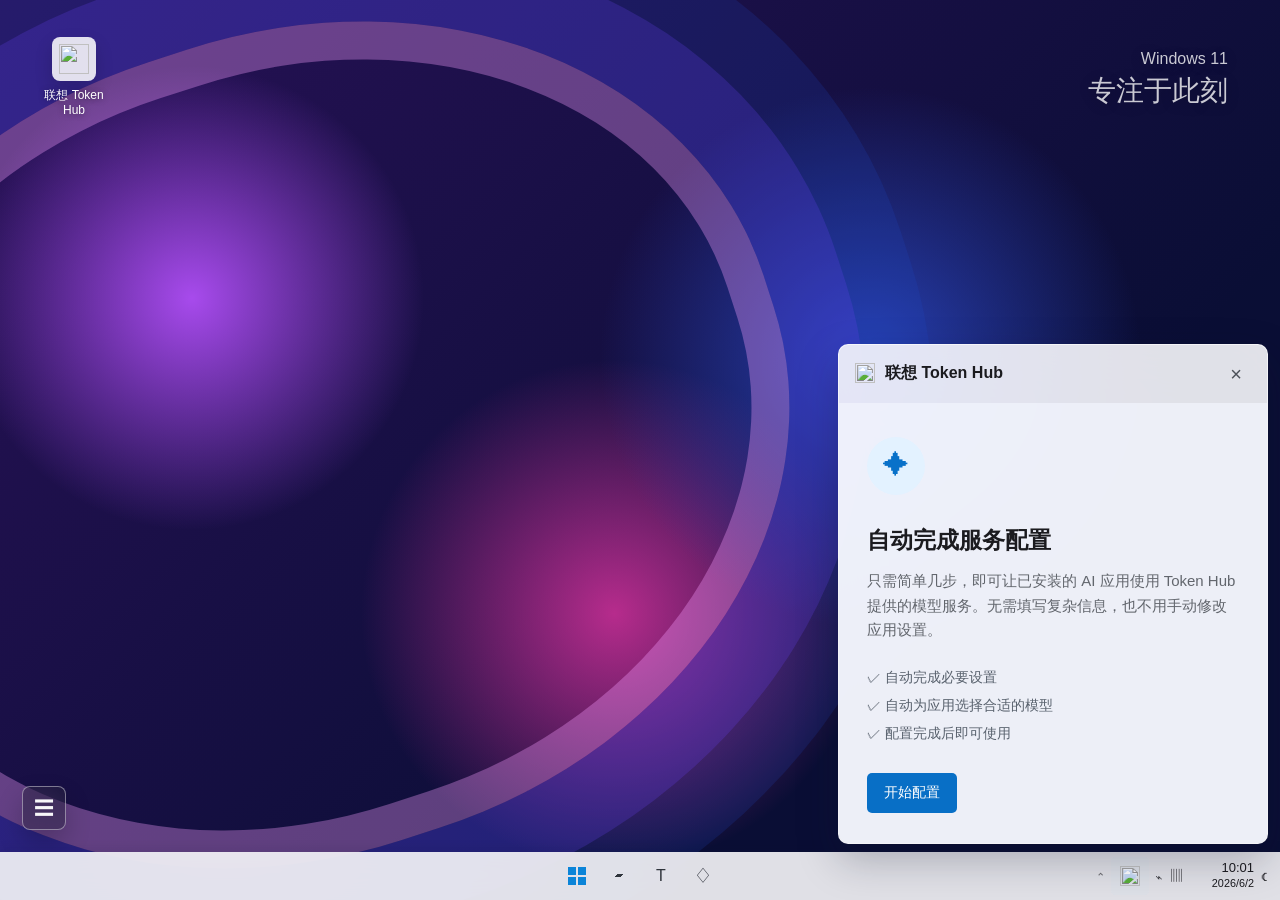
==== token-hub-demo/index.html @ f851461d "Remove external config prototype flow" ====
<!doctype html>
<html lang="zh-CN">
  <head>
    <meta charset="UTF-8" />
    <meta name="viewport" content="width=device-width, initial-scale=1.0" />
    <title>联想 Token Hub · 托盘版原型</title>
    <link rel="stylesheet" href="./styles.css?v=smart-direct-20260604" />
  </head>
  <body>
    <main class="desktop" aria-label="Windows 11 桌面">
      <div class="desktop-copy">
        <span>Windows 11</span>
        <strong>专注于此刻</strong>
      </div>
      <button class="desktop-app-icon" id="desktop-app-icon" aria-label="打开联想 Token Hub">
        <span>
          <img src="https://pr1-greenteacdn.lenovo.com.cn/config/202605/1780061482103_svgviewer-output%205.png" alt="" />
        </span>
        <strong>联想 Token Hub</strong>
      </button>
      <div class="desktop-demo-controls">
        <button class="demo-menu-trigger" data-demo-menu="true" aria-label="选择演示场景" aria-expanded="false">
          <span class="hamburger" aria-hidden="true">☰</span>
          <strong id="demo-current-label" hidden>正常使用 - 智能匹配关</strong>
        </button>
        <div class="demo-control-buttons" id="demo-menu" hidden>
          <button data-demo-state="login-required">首次使用 - 未登录</button>
          <button data-demo-state="smart-off">正常使用 - 智能匹配关</button>
          <button data-demo-state="smart-on">正常使用 - 智能匹配开</button>
          <button data-demo-state="unconfigured">待选择模型 - 多应用未配置</button>
          <button data-demo-state="low-balance">额度不足 - 引导充值</button>
          <button data-demo-state="auto-discovery">通知 - 智能匹配开，发现新应用</button>
          <button data-demo-state="manual-discovery">通知 - 智能匹配关，发现新应用</button>
        </div>
      </div>
    </main>

    <section class="tray-panel open" id="tray-panel" aria-label="联想 Token Hub">
      <div class="panel-page active" data-panel-page="home">
        <header class="panel-header">
          <div class="app-menu-wrap">
            <div class="app-brand app-menu-button locked" data-app-menu="true" role="button" tabindex="0" aria-expanded="false" aria-controls="app-menu">
              <img src="https://pr1-greenteacdn.lenovo.com.cn/config/202605/1780061482103_svgviewer-output%205.png" alt="" />
              <h1>联想 Token Hub</h1>
              <span class="menu-chevron" aria-hidden="true"></span>
            </div>
            <nav class="app-menu" id="app-menu" hidden aria-label="联想 Token Hub 菜单">
              <button data-web-link="dashboard"><span class="menu-item-main"><i>▥</i>数据看板</span><span>↗</span></button>
              <button data-web-link="logs"><span class="menu-item-main"><i>≋</i>使用日志</span><span>↗</span></button>
              <button data-web-link="keys"><span class="menu-item-main"><i>⚿</i>密钥管理</span><span>↗</span></button>
              <button data-web-link="marketplace"><span class="menu-item-main"><i>◇</i>模型广场</span><span>↗</span></button>
            </nav>
          </div>
          <div class="panel-actions">
            <button class="icon-button settings-button" data-settings="true" aria-label="设置" title="设置">⚙</button>
            <button class="icon-button" data-close-panel="true" aria-label="关闭">×</button>
          </div>
        </header>

        <section class="onboarding-card" id="onboarding-card"></section>

        <div class="ready-content" id="ready-content">
          <section class="smart-mode">
            <div class="smart-mode-main">
              <div class="smart-mode-copy">
                <span class="feature-icon compact">✦</span>
                <div>
                  <strong>智能模型匹配</strong>
                  <p>使用 Token Hub 提供的推荐模型</p>
                </div>
              </div>
              <button class="toggle" data-smart-toggle="true" aria-label="智能模型匹配"></button>
            </div>
            <div class="smart-inline-confirm" id="smart-confirm" hidden>
              <p>开启后，已检测应用将使用 Token Hub 推荐模型。</p>
              <div>
                <button data-cancel-smart-confirm="true">取消</button>
                <button class="primary" data-confirm-smart-match="true">开启</button>
              </div>
            </div>
          </section>

          <section class="section-block">
            <div class="section-heading">
              <h2>应用列表</h2>
              <button class="icon-button refresh" data-refresh-apps="true" aria-label="重新检测应用" title="重新检测应用">↻</button>
            </div>
            <div class="tool-list" id="tool-list"></div>
          </section>

          <section class="account-list" id="account-bar"></section>
        </div>
      </div>

      <div class="panel-page" data-panel-page="models">
        <header class="detail-header">
          <button class="back-button" data-back-home="true" aria-label="返回">←</button>
          <div>
            <h1 id="detail-tool-name"></h1>
            <p>选择此应用使用的模型</p>
          </div>
          <button class="icon-button" data-close-panel="true" aria-label="关闭">×</button>
        </header>
        <div class="detail-accent"></div>
        <section class="model-list" id="model-list"></section>
      </div>

      <div class="panel-page" data-panel-page="settings">
        <header class="detail-header">
          <button class="back-button" data-back-home="true" aria-label="返回">←</button>
          <div>
            <h1>设置</h1>
          </div>
          <button class="icon-button" data-close-panel="true" aria-label="关闭">×</button>
        </header>
        <div class="detail-accent"></div>
        <section class="settings-list">
          <div class="setting-row"><div><strong>开机自启</strong><small>登录 Windows 后自动运行</small></div><button class="toggle active" aria-label="开机自启"></button></div>
          <div class="setting-row"><div><strong>系统通知</strong><small>发现新应用和切换异常时提醒</small></div><button class="toggle active" aria-label="系统通知"></button></div>
          <div class="setting-row"><div><strong>自动检测新应用</strong><small>安装应用后自动加入列表</small></div><button class="toggle active" aria-label="自动检测新应用"></button></div>
        </section>
      </div>
      <div class="refresh-toast" id="refresh-toast" aria-live="polite"></div>
    </section>

    <aside class="desktop-notification" id="tool-notification" aria-live="polite"></aside>

    <section class="auth-window" id="auth-window" hidden aria-label="联想账号登录">
      <header class="auth-titlebar">
        <div>
          <img src="https://pr1-greenteacdn.lenovo.com.cn/config/202605/1780061482103_svgviewer-output%205.png" alt="" />
          <strong>联想账号登录</strong>
        </div>
        <button class="window-close" data-close-auth="true" aria-label="关闭">×</button>
      </header>
      <main class="auth-webview">
        <div class="auth-brand">
          <img src="https://pr1-greenteacdn.lenovo.com.cn/config/202605/1780061482103_svgviewer-output%205.png" alt="" />
          <strong>联想账号</strong>
        </div>
        <section class="auth-card">
          <h2>登录联想账号</h2>
          <p>登录后继续使用联想 Token Hub</p>
          <label>手机号</label>
          <input value="15*******88" aria-label="手机号" />
          <label>验证码</label>
          <div class="auth-code">
            <input value="2688" aria-label="验证码" />
            <button>获取验证码</button>
          </div>
          <button class="auth-submit" data-complete-login="true">登录并授权</button>
          <small>登录即表示您同意联想账号服务协议与隐私政策</small>
        </section>
      </main>
    </section>

    <section class="auth-window recharge-window" id="recharge-window" hidden aria-label="充值">
      <header class="auth-titlebar">
        <div>
          <img src="https://pr1-greenteacdn.lenovo.com.cn/config/202605/1780061482103_svgviewer-output%205.png" alt="" />
          <strong>充值</strong>
        </div>
        <button class="window-close" data-close-recharge="true" aria-label="关闭">×</button>
      </header>
      <main class="recharge-webview" id="recharge-content"></main>
    </section>

    <footer class="taskbar" aria-label="Windows 任务栏">
      <div class="taskbar-center">
        <button class="windows-start" aria-label="开始"><span></span><span></span><span></span><span></span></button>
        <button class="taskbar-app" aria-label="文件资源管理器">▰</button>
        <button class="taskbar-app" aria-label="Microsoft Teams">T</button>
        <button class="taskbar-app" aria-label="Windows 安全中心">♢</button>
      </div>
      <div class="system-tray">
        <span>⌃</span>
        <button class="tray-app-button active" id="tray-app-button" aria-label="联想 Token Hub 托盘菜单">
          <img src="https://pr1-greenteacdn.lenovo.com.cn/config/202605/1780061482103_svgviewer-output%205.png" alt="" />
        </button>
        <span>⌁</span>
        <span>▥</span>
        <time>10:01<br /><small>2026/6/2</small></time>
        <span>☾</span>
      </div>
    </footer>

    <div class="tray-context-menu" id="tray-context-menu" hidden role="menu" aria-label="联想 Token Hub 托盘菜单">
      <button data-exit-app="true" role="menuitem">退出应用</button>
    </div>

    <script src="./app.js?v=smart-direct-20260604"></script>
  </body>
</html>
---- token-hub-demo/styles.css ----
:root {
  --blue: #086fc6;
  --blue-soft: #e7f3ff;
  --text: #1b1b1f;
  --muted: #62666d;
  --line: rgba(120, 124, 132, 0.2);
  --glass: rgba(249, 249, 252, 0.9);
  --shadow: 0 16px 40px rgba(15, 23, 42, 0.26);
}

* { box-sizing: border-box; }
body {
  min-height: 100vh;
  margin: 0;
  overflow-x: hidden;
  overflow-y: auto;
  color: var(--text);
  background: #120b2d;
  font-family: "Segoe UI", "Microsoft YaHei", sans-serif;
}
button { border: 0; cursor: pointer; font: inherit; }
.desktop {
  position: fixed;
  inset: 0 0 48px;
  background:
    radial-gradient(circle at 15% 35%, rgba(173, 77, 243, .96), transparent 19%),
    radial-gradient(circle at 68% 42%, rgba(40, 65, 182, .98), transparent 27%),
    radial-gradient(circle at 48% 72%, rgba(229, 52, 163, .78), transparent 28%),
    linear-gradient(135deg, #281157, #0a0e35 72%);
}
.desktop::after {
  content: "";
  position: absolute;
  width: 72vw;
  height: 58vw;
  left: -16vw;
  top: 4vh;
  border: 38px solid rgba(247, 159, 255, .34);
  border-radius: 48%;
  transform: rotate(-18deg);
  box-shadow: 0 0 0 76px rgba(102, 65, 238, .24), 0 0 0 144px rgba(30, 75, 200, .18);
}
.desktop-copy {
  position: absolute;
  right: 52px;
  top: 50px;
  z-index: 1;
  display: grid;
  justify-items: end;
  color: rgba(255,255,255,.78);
  text-shadow: 0 2px 14px rgba(0,0,0,.22);
}
.desktop-copy span { font-size: 16px; }
.desktop-copy strong { margin-top: 4px; font-size: 28px; font-weight: 500; }
.desktop-app-icon {
  position: absolute;
  left: 28px;
  top: 28px;
  z-index: 2;
  width: 92px;
  display: grid;
  justify-items: center;
  gap: 7px;
  padding: 9px 6px;
  border-radius: 6px;
  color: white;
  background: transparent;
  text-shadow: 0 1px 6px rgba(0,0,0,.42);
}
.desktop-app-icon:hover { background: rgba(255,255,255,.14); }
.desktop-app-icon span {
  width: 44px;
  height: 44px;
  display: grid;
  place-items: center;
  border-radius: 8px;
  background: rgba(255,255,255,.86);
  box-shadow: 0 8px 18px rgba(0,0,0,.16);
}
.desktop-app-icon img { width: 30px; height: 30px; object-fit: contain; }
.desktop-app-icon strong { max-width: 84px; font-size: 12px; font-weight: 500; line-height: 1.25; text-align: center; }
.desktop-demo-controls {
  position: absolute;
  left: 22px;
  bottom: 22px;
  z-index: 16;
  display: grid;
  gap: 8px;
  width: auto;
  padding: 0;
  color: rgba(255,255,255,.92);
  background: transparent;
}
.demo-menu-trigger {
  width: 44px;
  height: 44px;
  display: inline-flex;
  align-items: center;
  justify-content: center;
  padding: 0;
  border: 1px solid rgba(255,255,255,.42);
  border-radius: 8px;
  color: white;
  background: rgba(22, 28, 38, .34);
  box-shadow: 0 12px 26px rgba(0,0,0,.2);
  backdrop-filter: blur(20px);
}
.demo-menu-trigger:hover,
.demo-menu-trigger.active {
  background: rgba(22, 28, 38, .48);
}
.demo-menu-trigger.active { display: none; }
.demo-menu-trigger .hamburger {
  width: 20px;
  color: rgba(255,255,255,.96);
  font-size: 20px;
  line-height: 1;
}
.demo-control-buttons {
  display: grid;
  gap: 8px;
  width: 330px;
  padding: 8px;
  border: 1px solid rgba(255,255,255,.38);
  border-radius: 10px;
  background: rgba(22, 28, 38, .42);
  box-shadow: 0 16px 34px rgba(0,0,0,.24);
  backdrop-filter: blur(24px);
}
.demo-control-buttons[hidden] { display: none; }
.demo-control-buttons button {
  min-height: 38px;
  padding: 0 12px;
  border: 1px solid transparent;
  border-radius: 7px;
  color: white;
  background: rgba(255,255,255,.1);
  font-size: 14px;
  font-weight: 500;
  text-align: left;
}
.demo-control-buttons button:hover { background: rgba(255,255,255,.26); }
.demo-control-buttons button.active {
  border-color: rgba(255,255,255,.64);
  background: rgba(8, 111, 198, .74);
}

.taskbar {
  height: 48px;
  position: fixed;
  right: 0;
  bottom: 0;
  left: 0;
  z-index: 20;
  display: grid;
  grid-template-columns: 1fr auto 1fr;
  align-items: center;
  background: rgba(248, 248, 251, .9);
  box-shadow: 0 -1px 12px rgba(15, 23, 42, .12);
  backdrop-filter: blur(24px);
}
.taskbar-center { grid-column: 2; display: flex; align-items: center; gap: 4px; }
.windows-start, .taskbar-app, .tray-app-button {
  width: 38px; height: 38px; display: grid; place-items: center;
  border-radius: 4px; color: #2f343c; background: transparent;
}
.tray-app-button[hidden] { display: none; }
.windows-start { grid-template-columns: repeat(2, 8px); grid-template-rows: repeat(2, 8px); place-content: center; gap: 2px; }
.windows-start span { width: 8px; height: 8px; background: #0b84d8; }
.taskbar-app:hover, .tray-app-button:hover, .tray-app-button.active { background: rgba(221, 225, 233, .88); }
.system-tray { grid-column: 3; justify-self: end; display: flex; align-items: center; gap: 7px; height: 100%; padding-right: 12px; font-size: 13px; }
.system-tray time { min-width: 64px; text-align: right; line-height: 1.15; }
.tray-app-button img, .app-brand img, .notification-brand img { width: 20px; height: 20px; object-fit: contain; }
.tray-context-menu {
  width: 132px;
  position: fixed;
  right: 96px;
  bottom: 54px;
  z-index: 80;
  padding: 5px;
  border: 1px solid rgba(176, 181, 190, .44);
  border-radius: 8px;
  background: rgba(252, 252, 254, .97);
  box-shadow: 0 12px 30px rgba(15, 23, 42, .22);
  backdrop-filter: blur(22px);
}
.tray-context-menu[hidden] { display: none; }
.tray-context-menu button {
  width: 100%;
  height: 34px;
  padding: 0 10px;
  border-radius: 5px;
  color: #20242a;
  background: transparent;
  font-size: 12px;
  text-align: left;
}
.tray-context-menu button:hover { background: rgba(226, 230, 237, .82); }

.tray-panel {
  width: min(430px, calc(100vw - 24px));
  max-height: calc(100vh - 72px);
  position: fixed;
  right: 12px;
  bottom: 56px;
  z-index: 30;
  overflow: hidden;
  border: 1px solid rgba(255,255,255,.64);
  border-radius: 10px;
  background: var(--glass);
  box-shadow: var(--shadow);
  opacity: 0;
  pointer-events: none;
  transform: translateY(12px);
  transition: opacity .18s ease, transform .18s ease;
  backdrop-filter: blur(28px) saturate(1.16);
}
.tray-panel.open { opacity: 1; pointer-events: auto; transform: translateY(0); }
.refresh-toast {
  position: absolute;
  top: 54px;
  left: 50%;
  z-index: 90;
  max-width: calc(100% - 36px);
  padding: 8px 13px;
  border-radius: 999px;
  color: white;
  background: rgba(31,35,42,.94);
  box-shadow: 0 8px 20px rgba(0,0,0,.16);
  opacity: 0;
  pointer-events: none;
  transform: translate(-50%, -8px);
  transition: opacity .16s, transform .16s;
  font-size: 12px;
  white-space: nowrap;
}
.refresh-toast.show { opacity: 1; transform: translate(-50%, 0); }
.panel-page { display: none; }
.panel-page.active { display: block; }
.panel-header, .detail-header, .section-heading, .smart-mode-copy, .panel-actions, .notification-brand, .desktop-notification header {
  display: flex; align-items: center;
}
.panel-header, .detail-header { justify-content: space-between; padding: 15px 16px 13px; }
.app-menu-wrap { position: relative; min-width: 0; }
.app-brand { display: flex; align-items: center; gap: 10px; }
.app-menu-wrap, .app-brand, .app-brand h1, .app-brand img { background-color: transparent !important; }
.app-menu-button {
  max-width: 230px;
  min-height: 30px;
  display: inline-flex;
  align-items: center;
  margin: -4px 0 -4px -6px;
  padding: 4px 8px 4px 6px;
  border-radius: 4px;
  border: 0;
  color: var(--text);
  background-color: transparent !important;
  box-shadow: none;
  text-align: left;
  user-select: none;
}
.app-menu-button:hover, .app-menu-button.active { background-color: transparent !important; }
.app-menu-button.locked { cursor: default; }
.app-menu-button:not(.locked) { cursor: pointer; }
.app-menu-button h1 { overflow: hidden; text-overflow: ellipsis; white-space: nowrap; }
.menu-chevron {
  width: 14px;
  height: 18px;
  display: inline-flex;
  align-items: center;
  justify-content: center;
  margin-left: -4px;
  color: #606773;
  font-size: 13px;
  line-height: 1;
  transform: translateY(1px);
  transition: transform .16s ease;
}
.app-menu-button.active .menu-chevron { transform: translateY(1px) rotate(180deg); }
.app-menu-button.locked .menu-chevron { display: none; }
.app-menu {
  width: 178px;
  position: absolute;
  top: 37px;
  left: 0;
  z-index: 60;
  overflow: hidden;
  padding: 5px;
  border: 1px solid rgba(176, 181, 190, .42);
  border-radius: 8px;
  background: rgba(252, 252, 254, .96);
  box-shadow: 0 10px 30px rgba(15, 23, 42, .18);
  backdrop-filter: blur(22px) saturate(1.08);
}
.app-menu[hidden] { display: none; }
.app-menu button {
  width: 100%;
  height: 34px;
  display: flex;
  align-items: center;
  justify-content: space-between;
  padding: 0 9px;
  border-radius: 5px;
  color: #20242a;
  background: transparent;
  font-size: 12px;
  text-align: left;
}
.app-menu button:hover { background: rgba(226, 230, 237, .82); }
.app-menu button span { color: #717782; font-size: 12px; }
.app-menu .menu-item-main {
  display: inline-flex;
  align-items: center;
  gap: 9px;
  color: #20242a;
}
.app-menu .menu-item-main i {
  width: 18px;
  display: inline-grid;
  place-items: center;
  color: #176fc4;
  font-size: 14px;
  font-style: normal;
}
h1, h2, p { margin: 0; }
h1 { font-size: 16px; font-weight: 600; }
.detail-header p { margin-top: 3px; color: var(--muted); font-size: 12px; }
.icon-button, .back-button { width: 30px; height: 30px; border-radius: 4px; color: #4c5159; background: transparent; font-size: 20px; }
.icon-button:hover, .back-button:hover { background: rgba(220, 223, 229, .8); }
.panel-actions { gap: 2px; }
.settings-button { font-size: 17px; }
.smart-mode {
  position: relative;
  display: grid;
  gap: 0;
  min-height: 76px; margin: 0; padding: 10px 16px;
  border-top: 1px solid rgba(120, 124, 132, .12); border-bottom: 1px solid rgba(120, 124, 132, .16); background: rgba(242, 244, 252, .76);
}
.smart-mode-main { display: flex; align-items: center; justify-content: space-between; gap: 14px; }
.smart-mode-copy { gap: 11px; }
.feature-icon { color: #e09b00; font-size: 22px; }
.feature-icon.compact { width: 42px; height: 42px; display: grid; flex: 0 0 auto; place-items: center; border-radius: 50%; color: #0871c9; background: #e3f2ff; font-size: 20px; }
.smart-mode strong { font-size: 14px; }
.smart-mode p { margin-top: 3px; color: var(--muted); font-size: 12px; }
.smart-inline-confirm {
  position: absolute;
  top: 58px;
  right: 16px;
  left: 69px;
  z-index: 25;
  display: grid;
  grid-template-columns: 1fr auto;
  align-items: center;
  gap: 10px;
  margin: 0;
  padding: 9px 10px;
  border: 1px solid rgba(170, 177, 188, .42);
  border-radius: 8px;
  background: rgba(255, 255, 255, .96);
  box-shadow: 0 10px 28px rgba(15, 23, 42, .16);
  backdrop-filter: blur(18px);
}
.smart-inline-confirm[hidden] { display: none; }
.smart-inline-confirm p { margin: 0; color: #555d67; line-height: 1.45; }
.smart-inline-confirm div { display: flex; align-items: center; gap: 6px; }
.smart-inline-confirm button {
  height: 28px;
  padding: 0 10px;
  border-radius: 999px;
  color: #303640;
  background: rgba(239, 242, 247, .9);
  font-size: 12px;
}
.smart-inline-confirm button:hover { background: rgba(226, 230, 237, .96); }
.smart-inline-confirm .primary { color: white; background: #050505; }
.smart-inline-confirm .primary:hover { background: #1b1f26; }
.toggle { width: 42px; height: 22px; position: relative; border-radius: 999px; background: #aeb4bc; transition: background .16s; }
.toggle::after { content: ""; width: 16px; height: 16px; position: absolute; top: 3px; left: 3px; border-radius: 50%; background: white; transition: transform .16s; }
.toggle.active { background: var(--blue); }
.toggle.active::after { transform: translateX(20px); }
.section-block { padding: 3px 10px 6px; }
.section-heading { justify-content: space-between; padding: 7px 4px; }
.section-heading h2 { font-size: 14px; }
.refresh { font-size: 18px; }
.refresh.spinning { animation: spin .65s linear; }
@keyframes spin { to { transform: rotate(360deg); } }
.tool-list { overflow: auto; max-height: 276px; }
.tool-row, .model-row {
  width: 100%; display: flex; align-items: center; gap: 11px; min-height: 56px;
  padding: 8px 9px; border-radius: 5px; color: var(--text); background: transparent; text-align: left;
}
.tool-row:hover, .model-row:hover { background: rgba(225, 228, 234, .76); }
.tool-mark {
  width: 34px; height: 34px; flex: 0 0 auto; display: grid; place-items: center;
  border-radius: 7px; color: #315faa; background: #e9f1ff; font-size: 11px; font-weight: 700;
}
.tool-copy, .model-copy { min-width: 0; flex: 1; display: grid; gap: 3px; }
.tool-copy strong, .model-copy strong { overflow: hidden; font-size: 14px; text-overflow: ellipsis; white-space: nowrap; }
.tool-copy small, .model-copy small { overflow: hidden; color: var(--muted); font-size: 12px; text-overflow: ellipsis; white-space: nowrap; }
.tool-copy em { margin-left: 7px; padding: 2px 5px; border-radius: 999px; font-size: 10px; font-style: normal; font-weight: 500; }
.tool-copy em span { margin-right: 3px; font-size: 9px; line-height: 1; }
.tool-copy em.new { color: #08783d; background: #dff7e9; }
.chevron { color: #51565e; font-size: 23px; }
.account-list { padding: 5px 10px; border-top: 1px solid var(--line); }
.account-row { display: flex; align-items: center; gap: 7px; min-height: 46px; padding: 4px 8px; border-radius: 4px; }
.account-row:hover { background: rgba(225, 228, 234, .76); }
.account-copy { min-width: 0; flex: 1; display: grid; gap: 2px; }
.account-copy strong { display: inline-flex; align-items: center; gap: 6px; font-size: 12px; }
.account-copy small { color: var(--muted); font-size: 11px; }
.account-status {
  padding: 1px 5px;
  border-radius: 999px;
  font-size: 10px;
  font-style: normal;
  font-weight: 500;
}
.account-status.low { color: #8a5700; background: #fff0c2; }
.account-status.empty { color: #b42318; background: #ffe4e1; }
.account-avatar { width: 30px; height: 30px; display: grid; flex: 0 0 auto; place-items: center; border-radius: 50%; color: white; background: #5676df; font-size: 12px; font-weight: 700; }
.account-action { height: 28px; padding: 0 9px; border-radius: 4px; color: #5d646d; background: rgba(255,255,255,.56); font-size: 11px; }
.account-action:hover { background: rgba(225, 228, 234, .84); }
.account-action.secondary { color: #5d646d; background: rgba(255,255,255,.62); }
.account-recharge { opacity: 1; pointer-events: auto; }
.account-more-wrap { position: relative; }
.account-more {
  width: 22px;
  height: 28px;
  border-radius: 3px;
  color: #6a7078;
  background: transparent;
  font-size: 18px;
  line-height: 1;
}
.account-more:hover, .account-more.active { color: #2f343c; background: transparent; }
.account-menu {
  width: 126px;
  position: absolute;
  right: 0;
  bottom: 34px;
  z-index: 70;
  overflow: hidden;
  padding: 5px;
  border: 1px solid rgba(176, 181, 190, .42);
  border-radius: 8px;
  background: rgba(252, 252, 254, .97);
  box-shadow: 0 10px 30px rgba(15, 23, 42, .18);
  backdrop-filter: blur(22px);
}
.account-menu[hidden] { display: none; }
.account-menu button {
  width: 100%;
  height: 34px;
  padding: 0 9px;
  border-radius: 5px;
  color: #20242a;
  background: transparent;
  font-size: 12px;
  text-align: left;
}
.account-menu button:hover { background: rgba(226, 230, 237, .82); }
.account-menu .danger { color: #d92c2c; }
.detail-header { justify-content: flex-start; gap: 9px; }
.detail-header .icon-button { margin-left: auto; }
.detail-accent { width: 112px; height: 3px; background: var(--blue); }
.model-list { min-height: 310px; padding: 8px 10px; }
.model-row { min-height: 96px; border-bottom: 1px solid var(--line); border-radius: 0; }
.model-row.preview { opacity: .72; }
.model-row:disabled { cursor: default; }
.model-row:disabled:hover { background: transparent; }
.radio { width: 18px; height: 18px; display: grid; place-items: center; border: 1px solid #717780; border-radius: 50%; }
.model-row.selected .radio { border-color: var(--blue); }
.model-row.selected .radio i { width: 10px; height: 10px; border-radius: 50%; background: var(--blue); }
.model-row:disabled .radio { border-color: #b3b8bf; background: rgba(217, 220, 225, .5); }
.model-row:disabled.selected .radio i { background: #a6acb4; }
.model-row em { color: var(--blue); font-size: 12px; font-style: normal; }
.model-tags { display: flex; flex-wrap: wrap; gap: 4px; }
.model-tags i { padding: 1px 5px; border-radius: 999px; color: #a56500; background: #fff1d6; font-size: 10px; font-style: normal; }
.model-tags i:first-child { color: #c02735; background: #ffe4e7; }
.model-prices { display: flex; flex-wrap: wrap; gap: 5px 9px; margin-top: 4px; color: #626a75; font-size: 10px; }
.model-prices b { font-weight: 500; }
.model-prices i { color: #9298a1; font-style: normal; }
.settings-list { min-height: 310px; padding: 8px 10px; }
.setting-row { display: flex; align-items: center; justify-content: space-between; gap: 14px; min-height: 66px; padding: 9px; border-bottom: 1px solid var(--line); }
.setting-row div { min-width: 0; display: grid; gap: 4px; }
.setting-row strong { font-size: 14px; }
.setting-row small { color: var(--muted); font-size: 12px; }
.ready-content[hidden] { display: none; }
.onboarding-card { min-height: 410px; display: flex; flex-direction: column; align-items: flex-start; margin: 0; padding: 34px 28px 30px; background: rgba(242, 244, 252, .74); transition: box-shadow .18s, transform .18s; }
.onboarding-card[hidden] { display: none; }
.onboarding-card.attention { box-shadow: 0 0 0 3px rgba(8, 111, 198, .18); transform: translateY(-1px); }
.onboarding-copy { margin-top: 30px; }
.onboarding-copy h2 { font-size: 23px; }
.onboarding-copy p { margin-top: 13px; color: var(--muted); font-size: 15px; line-height: 1.65; }
.onboarding-notes { display: grid; gap: 10px; margin-top: 26px; color: #58616d; font-size: 14px; }
.setup-icon { width: 46px; height: 46px; display: grid; place-items: center; border-radius: 50%; color: #0871c9; background: #e3f2ff; font-size: 22px; }
.onboarding-card .setup-icon { width: 58px; height: 58px; flex: 0 0 auto; font-size: 26px; }
.setup-icon.progress { animation: spin 1.2s linear infinite; }
.onboarding-actions { display: flex; flex-wrap: wrap; gap: 8px; margin-top: 30px; }
.setup-primary { min-height: 40px; margin-top: 30px; padding: 0 17px; border-radius: 5px; color: white; background: var(--blue); font-size: 14px; }
.onboarding-actions .setup-primary { margin-top: 0; }
.setup-secondary { min-height: 40px; padding: 0 15px; border: 1px solid rgba(120, 124, 132, .26); border-radius: 5px; color: #4f5863; background: rgba(255,255,255,.62); font-size: 14px; }
.progress-track { width: 100%; height: 5px; margin-top: 24px; overflow: hidden; border-radius: 999px; background: rgba(8, 111, 198, .14); }
.progress-track i { width: 64%; height: 100%; display: block; border-radius: inherit; background: var(--blue); animation: progress 1.2s ease-in-out infinite alternate; }
@keyframes progress { from { transform: translateX(-35%); } to { transform: translateX(55%); } }
.desktop-notification {
  width: 350px; position: fixed; right: 12px; bottom: 58px; z-index: 35;
  padding: 13px; border: 1px solid rgba(255,255,255,.66); border-radius: 9px; background: var(--glass);
  box-shadow: var(--shadow); opacity: 0; pointer-events: none; transform: translateY(10px);
  transition: opacity .18s, transform .18s; backdrop-filter: blur(24px);
}
.desktop-notification.show { opacity: 1; pointer-events: auto; transform: translateY(0); }
.desktop-notification.clickable { cursor: pointer; }
.desktop-notification header { justify-content: space-between; }
.notification-brand { gap: 7px; color: var(--muted); font-size: 11px; }
.desktop-notification header button { width: 26px; height: 26px; color: #5e646d; background: transparent; font-size: 18px; }
.notification-content { display: flex; gap: 10px; padding: 15px 0; }
.notification-content strong { font-size: 14px; }
.notification-content p { margin-top: 5px; color: var(--muted); font-size: 12px; line-height: 1.5; }
.notification-result { display: flex; flex-wrap: wrap; gap: 6px; margin-top: 10px; }
.notification-result span { padding: 3px 7px; border-radius: 999px; color: #176fc4; background: #e8f3ff; font-size: 11px; }
.notification-actions { display: flex; justify-content: flex-end; gap: 7px; }
.notification-actions button { height: 31px; padding: 0 13px; border-radius: 4px; color: #535a64; background: rgba(255,255,255,.7); font-size: 12px; }
.notification-actions .primary { color: white; background: var(--blue); }
.auth-window {
  width: min(720px, calc(100vw - 48px)); height: min(560px, calc(100vh - 96px));
  position: fixed; top: 50%; left: 50%; z-index: 40; overflow: hidden;
  border: 1px solid rgba(255,255,255,.7); border-radius: 9px; background: #f7f8fb;
  box-shadow: 0 24px 70px rgba(8, 14, 34, .34); transform: translate(-50%, -50%);
}
.auth-window[hidden] { display: none; }
.auth-titlebar, .auth-titlebar div, .auth-brand, .auth-code { display: flex; align-items: center; }
.auth-titlebar { height: 40px; justify-content: space-between; padding-left: 12px; background: rgba(242,244,248,.92); }
.auth-titlebar div:first-child { gap: 8px; }
.auth-titlebar img, .auth-brand img { width: 19px; height: 19px; object-fit: contain; }
.auth-titlebar strong { font-size: 12px; font-weight: 500; }
.window-close { width: 46px; height: 40px; color: #3f4650; background: transparent; font-size: 16px; }
.window-close:hover { color: white; background: #c42b1c; }
.auth-webview { height: calc(100% - 40px); padding: 19px 28px; background: #fff; }
.auth-brand { gap: 8px; font-size: 14px; }
.auth-card { width: 330px; margin: 28px auto 0; padding: 22px; border: 1px solid rgba(120,124,132,.18); border-radius: 8px; background: white; box-shadow: 0 10px 24px rgba(15,23,42,.08); }
.auth-card h2 { font-size: 21px; }
.auth-card p { margin-top: 7px; color: var(--muted); font-size: 12px; }
.auth-card label { display: block; margin-top: 17px; color: #4b5560; font-size: 12px; }
.auth-card input { width: 100%; height: 36px; margin-top: 6px; padding: 0 10px; border: 1px solid #d7dbe1; border-radius: 4px; background: #fff; font: inherit; font-size: 13px; }
.auth-code { gap: 7px; }
.auth-code input { min-width: 0; flex: 1; }
.auth-code button { height: 36px; margin-top: 6px; padding: 0 9px; border-radius: 4px; color: #17649d; background: #edf6ff; font-size: 12px; }
.auth-submit { width: 100%; height: 38px; margin-top: 20px; border-radius: 4px; color: white; background: var(--blue); font-size: 13px; }
.auth-card small { display: block; margin-top: 12px; color: #8a919b; font-size: 10px; line-height: 1.5; text-align: center; }
.recharge-window { width: min(760px, calc(100vw - 48px)); height: min(560px, calc(100vh - 96px)); }
.recharge-webview { height: calc(100% - 40px); overflow: auto; padding: 22px 26px; background: #fff; }
.recharge-head { display: flex; align-items: center; justify-content: space-between; gap: 18px; padding-bottom: 18px; border-bottom: 1px solid #e4e7eb; }
.recharge-title { display: flex; align-items: center; gap: 12px; }
.recharge-title i { width: 42px; height: 42px; display: grid; place-items: center; border-radius: 50%; color: #176fc4; background: #eef6ff; font-style: normal; font-size: 20px; }
.recharge-title h2 { font-size: 22px; }
.recharge-title p { margin-top: 4px; color: var(--muted); font-size: 13px; }
.recharge-section { margin-top: 20px; }
.recharge-section > strong { display: block; margin-bottom: 10px; color: #5b626c; font-size: 13px; }
.amount-grid { display: grid; grid-template-columns: repeat(3, 1fr); gap: 10px; }
.amount-card { min-height: 68px; padding: 13px 14px; border: 1px solid #e0e4ea; border-radius: 8px; color: #15181d; background: #f6f7fa; font-size: 19px; font-weight: 700; text-align: left; }
.amount-card:hover, .amount-card.active { border-color: #176fc4; background: #eef6ff; }
.recharge-input-row { display: grid; grid-template-columns: 1fr 150px; gap: 10px; align-items: center; }
.recharge-input-row input, .recharge-total { height: 38px; padding: 0 12px; border: 1px solid #dfe3e8; border-radius: 8px; background: #fff; font: inherit; font-size: 13px; }
.recharge-total { display: flex; align-items: center; justify-content: space-between; color: #6b7280; }
.payment-method { width: min(330px, 100%); height: 38px; display: flex; align-items: center; gap: 9px; padding: 0 13px; border: 1px solid #dfe3e8; border-radius: 8px; background: #f7f8fb; font-weight: 600; text-align: left; }
.pay-icon { color: #ef1f1f; }
.recharge-footer { display: flex; justify-content: flex-end; gap: 8px; margin-top: 22px; padding-top: 16px; border-top: 1px solid #e8ebef; }
.recharge-footer button { height: 34px; padding: 0 14px; border-radius: 999px; background: #f5f6f8; font-size: 13px; }
.recharge-footer .primary { color: white; background: #050505; }
.confirm-list { display: grid; gap: 20px; margin-top: 26px; font-size: 16px; }
.confirm-list div { display: flex; align-items: center; justify-content: space-between; color: #5d646d; }
.confirm-list strong { color: #101216; font-size: 22px; }
.pay-tabs { display: grid; grid-template-columns: 1fr 1fr; gap: 6px; margin-top: 16px; padding: 4px; border-radius: 999px; background: #f0f1f3; }
.pay-tabs button { height: 34px; border-radius: 999px; color: #555d67; background: transparent; font-weight: 600; }
.pay-tabs button.active { color: #111; background: white; box-shadow: inset 0 0 0 2px rgba(60,64,70,.28); }
.qr-box { min-height: 276px; display: grid; place-items: center; margin-top: 16px; border: 1px solid #e1e5eb; border-radius: 14px; }
.fake-qr { width: 184px; height: 184px; border: 12px solid white; border-radius: 10px; background: repeating-linear-gradient(45deg, #000 0 8px, #fff 8px 16px), repeating-linear-gradient(-45deg, rgba(0,0,0,.82) 0 6px, transparent 6px 14px); background-blend-mode: multiply; box-shadow: 0 8px 20px rgba(15,23,42,.12); }
.qr-copy { display: grid; justify-items: center; gap: 7px; margin-top: 13px; color: #62666d; font-size: 13px; }
.payment-detail { display: grid; gap: 18px; width: 100%; padding: 24px; }
.payment-detail div { display: flex; align-items: center; justify-content: space-between; color: #62666d; font-size: 15px; }
.payment-detail strong { color: #111; font-size: 18px; }
.payment-detail .red { color: #d91e2b; }
@media (max-height: 720px) {
  .tool-list { max-height: 224px; }
  .model-list { min-height: 270px; }
}
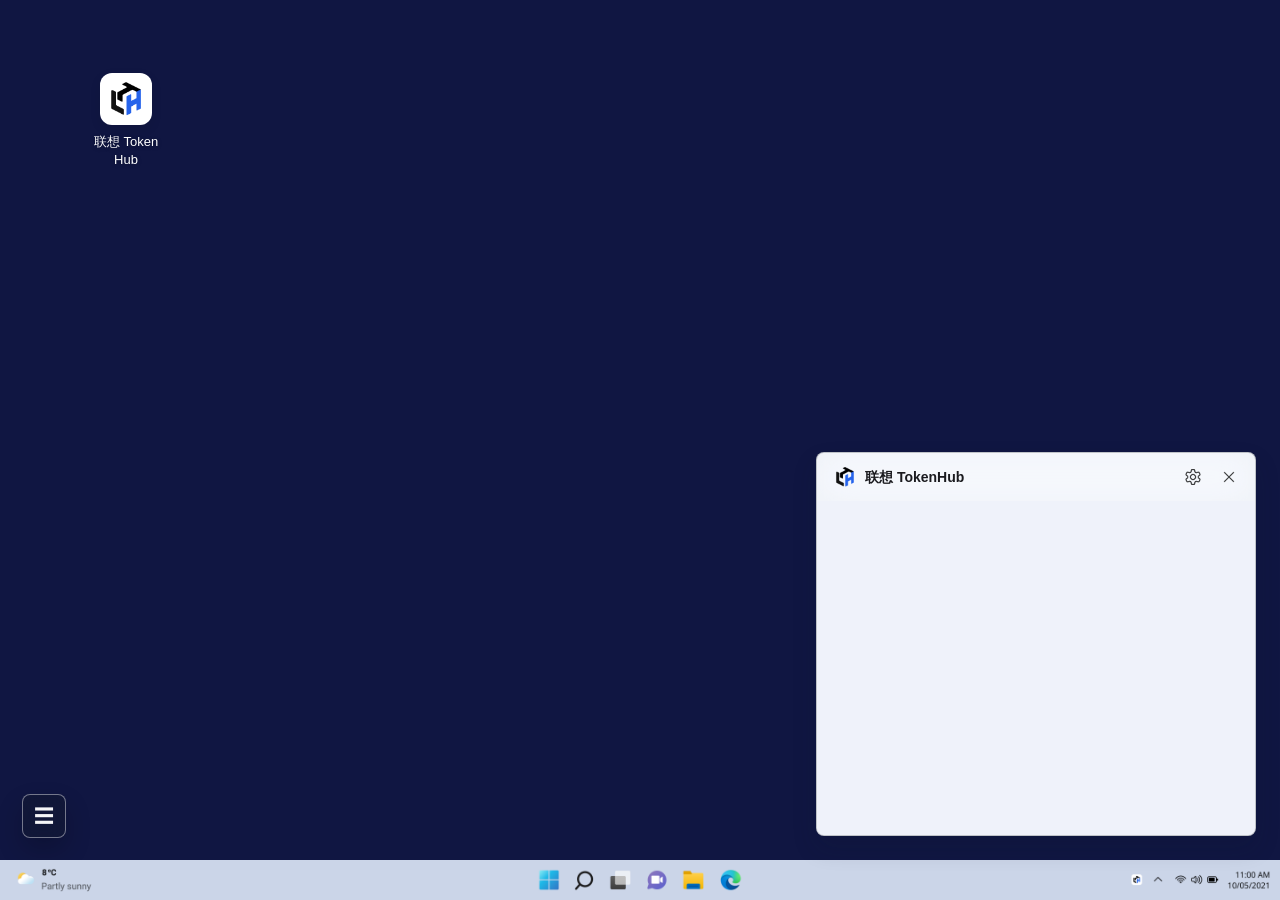
==== commit 8ad5475c: "Make model list scroll consistently with home page - Add overflow-x: hidden to prevent horizontal bl" ====
--- a/token-hub-demo/index.html
+++ b/token-hub-demo/index.html
@@ -3,10 +3,42 @@
   <head>
     <meta charset="UTF-8" />
     <meta name="viewport" content="width=device-width, initial-scale=1.0" />
-    <title>联想 Token Hub · 托盘版原型</title>
-    <link rel="stylesheet" href="./styles.css?v=smart-direct-20260604" />
+    <title>联想 Token Hub · Windows 设计交付 Demo</title>
+    <link rel="stylesheet" href="./styles.css?v=figma-delivery-20260605o" />
   </head>
   <body>
+    <svg class="icon-sprite" aria-hidden="true">
+      <symbol id="icon-apps" viewBox="0 0 20 20">
+        <path d="M4.5 4.5h5v5h-5zM10.5 4.5h5v5h-5zM4.5 10.5h5v5h-5zM10.5 10.5h5v5h-5z" />
+      </symbol>
+      <symbol id="icon-arrow-left" viewBox="0 0 20 20">
+        <path d="M8.8 4.4 3.7 9.5a.7.7 0 0 0 0 1l5.1 5.1 1-1-3.9-3.9h10.4V9.3H5.9l3.9-3.9z" />
+      </symbol>
+      <symbol id="icon-chevron-down" viewBox="0 0 20 20">
+        <path d="M5.2 7.5 10 12.3l4.8-4.8 1 1L10.5 14a.7.7 0 0 1-1 0L4.2 8.5z" />
+      </symbol>
+      <symbol id="icon-chevron-right" viewBox="0 0 20 20">
+        <path d="m7.4 4.2 5.3 5.3a.7.7 0 0 1 0 1l-5.3 5.3-1-1 4.8-4.8-4.8-4.8z" />
+      </symbol>
+      <symbol id="icon-close" viewBox="0 0 20 20">
+        <path d="m5.3 4.3 4.7 4.7 4.7-4.7 1 1-4.7 4.7 4.7 4.7-1 1-4.7-4.7-4.7 4.7-1-1 4.7-4.7-4.7-4.7z" />
+      </symbol>
+      <symbol id="icon-external" viewBox="0 0 20 20">
+        <path d="M6 4.5h3v1.4H6.2c-.7 0-1.2.5-1.2 1.2v6.7c0 .7.5 1.2 1.2 1.2h6.7c.7 0 1.2-.5 1.2-1.2V11h1.4v3c0 1.3-1.1 2.4-2.4 2.4H6A2.4 2.4 0 0 1 3.6 14V7A2.4 2.4 0 0 1 6 4.5Zm5.2 0h4.3v4.3h-1.4V6.9l-5.2 5.2-1-1 5.2-5.2h-1.9z" />
+      </symbol>
+      <symbol id="icon-refresh" viewBox="0 0 20 20">
+        <path d="M15.6 5.5V2.9h1.4v5h-5V6.5h2.7A5.6 5.6 0 0 0 4.5 9.7H3.1a7 7 0 0 1 12.5-4.2Zm-11.2 9v2.6H3v-5h5v1.4H5.3a5.6 5.6 0 0 0 10.2-3.2h1.4a7 7 0 0 1-12.5 4.2Z" />
+      </symbol>
+      <symbol id="icon-settings" viewBox="0 0 20 20">
+        <path d="M10 6.8a3.2 3.2 0 1 0 0 6.4 3.2 3.2 0 0 0 0-6.4Zm0 1.4a1.8 1.8 0 1 1 0 3.6 1.8 1.8 0 0 1 0-3.6Zm6.4 1.4-.9-.3a5.8 5.8 0 0 0-.6-1.4l.4-.9-1.3-1.3-.9.4c-.4-.2-.9-.4-1.4-.6l-.3-.9H8.6l-.3.9c-.5.1-1 .3-1.4.6l-.9-.4L4.7 7l.4.9c-.2.4-.4.9-.6 1.4l-.9.3v1.8l.9.3c.1.5.3 1 .6 1.4l-.4.9L6 15.3l.9-.4c.4.2.9.4 1.4.6l.3.9h2.8l.3-.9c.5-.1 1-.3 1.4-.6l.9.4 1.3-1.3-.4-.9c.2-.4.4-.9.6-1.4l.9-.3V9.6Z" />
+      </symbol>
+      <symbol id="icon-spark" viewBox="0 0 20 20">
+        <path d="M10.7 2.5 12 7.8l4.9 2.2-4.9 2.2-1.3 5.3-2.2-4.9-5.4-2.6 5.4-2.6z" />
+      </symbol>
+      <symbol id="icon-wallet" viewBox="0 0 20 20">
+        <path d="M4.2 5.2h11.1c1 0 1.8.8 1.8 1.8v6.8c0 1-.8 1.8-1.8 1.8H4.2c-1 0-1.8-.8-1.8-1.8V7c0-1 .8-1.8 1.8-1.8Zm0 1.4a.4.4 0 0 0-.4.4v6.8c0 .2.2.4.4.4h11.1c.2 0 .4-.2.4-.4v-2.2h-4.1A2.6 2.6 0 0 1 9 9c0-1.4 1.2-2.6 2.6-2.6h4.1V7a.4.4 0 0 0-.4-.4Zm11.5 2.8V8h-4.1a1.2 1.2 0 0 0 0 2.4h4.1Z" />
+      </symbol>
+    </svg>
     <main class="desktop" aria-label="Windows 11 桌面">
       <div class="desktop-copy">
         <span>Windows 11</span>
@@ -14,17 +46,18 @@
       </div>
       <button class="desktop-app-icon" id="desktop-app-icon" aria-label="打开联想 Token Hub">
         <span>
-          <img src="https://pr1-greenteacdn.lenovo.com.cn/config/202605/1780061482103_svgviewer-output%205.png" alt="" />
+          <img src="./assets/3x/desktop-token-hub-icon@3x.png" alt="" />
         </span>
         <strong>联想 Token Hub</strong>
       </button>
       <div class="desktop-demo-controls">
         <button class="demo-menu-trigger" data-demo-menu="true" aria-label="选择演示场景" aria-expanded="false">
-          <span class="hamburger" aria-hidden="true">☰</span>
+          <span class="hamburger" aria-hidden="true">&#9776;</span>
           <strong id="demo-current-label" hidden>正常使用 - 智能匹配关</strong>
         </button>
         <div class="demo-control-buttons" id="demo-menu" hidden>
           <button data-demo-state="login-required">首次使用 - 未登录</button>
+          <button data-demo-state="configuring">首次使用 - 配置中</button>
           <button data-demo-state="smart-off">正常使用 - 智能匹配关</button>
           <button data-demo-state="smart-on">正常使用 - 智能匹配开</button>
           <button data-demo-state="unconfigured">待选择模型 - 多应用未配置</button>
@@ -37,42 +70,41 @@
 
     <section class="tray-panel open" id="tray-panel" aria-label="联想 Token Hub">
       <div class="panel-page active" data-panel-page="home">
-        <header class="panel-header">
-          <div class="app-menu-wrap">
-            <div class="app-brand app-menu-button locked" data-app-menu="true" role="button" tabindex="0" aria-expanded="false" aria-controls="app-menu">
-              <img src="https://pr1-greenteacdn.lenovo.com.cn/config/202605/1780061482103_svgviewer-output%205.png" alt="" />
-              <h1>联想 Token Hub</h1>
-              <span class="menu-chevron" aria-hidden="true"></span>
-            </div>
-            <nav class="app-menu" id="app-menu" hidden aria-label="联想 Token Hub 菜单">
-              <button data-web-link="dashboard"><span class="menu-item-main"><i>▥</i>数据看板</span><span>↗</span></button>
-              <button data-web-link="logs"><span class="menu-item-main"><i>≋</i>使用日志</span><span>↗</span></button>
-              <button data-web-link="keys"><span class="menu-item-main"><i>⚿</i>密钥管理</span><span>↗</span></button>
-              <button data-web-link="marketplace"><span class="menu-item-main"><i>◇</i>模型广场</span><span>↗</span></button>
-            </nav>
-          </div>
-          <div class="panel-actions">
-            <button class="icon-button settings-button" data-settings="true" aria-label="设置" title="设置">⚙</button>
-            <button class="icon-button" data-close-panel="true" aria-label="关闭">×</button>
-          </div>
+        <!-- Title Bar 组件 -->
+        <header class="panel-titlebar">
+          <div class="titlebar-left">
+            <img src="./assets/3x/panel-logo@3x.png" class="titlebar-logo" alt="" />
+            <span class="titlebar-title">联想 TokenHub</span>
+            <button class="titlebar-dropdown" data-app-menu="true" aria-label="应用菜单" aria-expanded="false"><svg class="ui-icon" aria-hidden="true"><use href="#icon-chevron-down" /></svg></button>
+          </div>
+          <div class="titlebar-right">
+            <button class="titlebar-btn" data-settings="true" aria-label="设置"><img src="./assets/3x/panel-settings@3x.png" alt="" /></button>
+            <button class="titlebar-btn titlebar-close" data-close-panel="true" aria-label="关闭"><img src="./assets/3x/panel-close@3x.png" alt="" /></button>
+          </div>
+          <nav class="app-menu" id="app-menu" hidden aria-label="联想 Token Hub 菜单">
+            <button data-web-link="dashboard">数据看板</button>
+            <button data-web-link="logs">使用日志</button>
+            <button data-web-link="keys">密钥管理</button>
+            <button data-web-link="marketplace">模型广场</button>
+          </nav>
         </header>
 
         <section class="onboarding-card" id="onboarding-card"></section>
 
+        <!-- App List 组件 -->
         <div class="ready-content" id="ready-content">
           <section class="smart-mode">
             <div class="smart-mode-main">
               <div class="smart-mode-copy">
-                <span class="feature-icon compact">✦</span>
                 <div>
                   <strong>智能模型匹配</strong>
-                  <p>使用 Token Hub 提供的推荐模型</p>
+                  <p>按应用特性自动选择模型</p>
                 </div>
               </div>
               <button class="toggle" data-smart-toggle="true" aria-label="智能模型匹配"></button>
             </div>
             <div class="smart-inline-confirm" id="smart-confirm" hidden>
-              <p>开启后，已检测应用将使用 Token Hub 推荐模型。</p>
+              <p>开启后，所有应用将改用 Token Hub 推荐模型。</p>
               <div>
                 <button data-cancel-smart-confirm="true">取消</button>
                 <button class="primary" data-confirm-smart-match="true">开启</button>
@@ -80,44 +112,43 @@
             </div>
           </section>
 
-          <section class="section-block">
-            <div class="section-heading">
+          <section class="app-list-section">
+            <div class="app-list-header">
               <h2>应用列表</h2>
-              <button class="icon-button refresh" data-refresh-apps="true" aria-label="重新检测应用" title="重新检测应用">↻</button>
+              <button class="app-list-refresh" data-refresh-apps="true" aria-label="重新检测应用"><img src="./assets/3x/icon-action@3x.svg" alt="" /></button>
             </div>
-            <div class="tool-list" id="tool-list"></div>
+            <div class="app-list" id="tool-list"></div>
           </section>
-
-          <section class="account-list" id="account-bar"></section>
-        </div>
+        </div>
+
+        <section class="account-list" id="account-bar"></section>
       </div>
 
       <div class="panel-page" data-panel-page="models">
-        <header class="detail-header">
-          <button class="back-button" data-back-home="true" aria-label="返回">←</button>
-          <div>
+        <header class="detail-header-v2">
+          <div class="detail-header-left">
+            <button class="detail-back" data-back-home="true" aria-label="返回"><svg class="ui-icon"><use href="#icon-arrow-left" /></svg></button>
             <h1 id="detail-tool-name"></h1>
-            <p>选择此应用使用的模型</p>
-          </div>
-          <button class="icon-button" data-close-panel="true" aria-label="关闭">×</button>
+          </div>
+          <button class="detail-close" data-close-panel="true" aria-label="关闭"><img src="./assets/3x/panel-close@3x.png" alt="" /></button>
         </header>
-        <div class="detail-accent"></div>
-        <section class="model-list" id="model-list"></section>
+        <section class="model-list-v2" id="model-list"></section>
       </div>
 
       <div class="panel-page" data-panel-page="settings">
-        <header class="detail-header">
-          <button class="back-button" data-back-home="true" aria-label="返回">←</button>
-          <div>
+        <header class="detail-header-v2 settings-header">
+          <div class="detail-header-left">
+            <button class="detail-back" data-back-home="true" aria-label="返回"><svg class="ui-icon"><use href="#icon-arrow-left" /></svg></button>
             <h1>设置</h1>
           </div>
-          <button class="icon-button" data-close-panel="true" aria-label="关闭">×</button>
+          <button class="detail-close" data-close-panel="true" aria-label="关闭"><img src="./assets/3x/panel-close@3x.png" alt="" /></button>
         </header>
         <div class="detail-accent"></div>
         <section class="settings-list">
           <div class="setting-row"><div><strong>开机自启</strong><small>登录 Windows 后自动运行</small></div><button class="toggle active" aria-label="开机自启"></button></div>
           <div class="setting-row"><div><strong>系统通知</strong><small>发现新应用和切换异常时提醒</small></div><button class="toggle active" aria-label="系统通知"></button></div>
           <div class="setting-row"><div><strong>自动检测新应用</strong><small>安装应用后自动加入列表</small></div><button class="toggle active" aria-label="自动检测新应用"></button></div>
+          <div class="setting-row"><div><strong>接管前二次确认</strong><small>开启智能匹配前确认是否由 Token Hub 管理应用配置</small></div><button class="toggle active" aria-label="接管前二次确认"></button></div>
         </section>
       </div>
       <div class="refresh-toast" id="refresh-toast" aria-live="polite"></div>
@@ -128,14 +159,14 @@
     <section class="auth-window" id="auth-window" hidden aria-label="联想账号登录">
       <header class="auth-titlebar">
         <div>
-          <img src="https://pr1-greenteacdn.lenovo.com.cn/config/202605/1780061482103_svgviewer-output%205.png" alt="" />
+          <img src="./assets/3x/desktop-token-hub-icon@3x.png" alt="" />
           <strong>联想账号登录</strong>
         </div>
-        <button class="window-close" data-close-auth="true" aria-label="关闭">×</button>
+        <button class="window-close" data-close-auth="true" aria-label="关闭"><svg class="ui-icon"><use href="#icon-close" /></svg></button>
       </header>
       <main class="auth-webview">
         <div class="auth-brand">
-          <img src="https://pr1-greenteacdn.lenovo.com.cn/config/202605/1780061482103_svgviewer-output%205.png" alt="" />
+          <img src="./assets/3x/desktop-token-hub-icon@3x.png" alt="" />
           <strong>联想账号</strong>
         </div>
         <section class="auth-card">
@@ -157,37 +188,20 @@
     <section class="auth-window recharge-window" id="recharge-window" hidden aria-label="充值">
       <header class="auth-titlebar">
         <div>
-          <img src="https://pr1-greenteacdn.lenovo.com.cn/config/202605/1780061482103_svgviewer-output%205.png" alt="" />
+          <img src="./assets/3x/desktop-token-hub-icon@3x.png" alt="" />
           <strong>充值</strong>
         </div>
-        <button class="window-close" data-close-recharge="true" aria-label="关闭">×</button>
+        <button class="window-close" data-close-recharge="true" aria-label="关闭"><svg class="ui-icon"><use href="#icon-close" /></svg></button>
       </header>
       <main class="recharge-webview" id="recharge-content"></main>
     </section>
 
-    <footer class="taskbar" aria-label="Windows 任务栏">
-      <div class="taskbar-center">
-        <button class="windows-start" aria-label="开始"><span></span><span></span><span></span><span></span></button>
-        <button class="taskbar-app" aria-label="文件资源管理器">▰</button>
-        <button class="taskbar-app" aria-label="Microsoft Teams">T</button>
-        <button class="taskbar-app" aria-label="Windows 安全中心">♢</button>
-      </div>
-      <div class="system-tray">
-        <span>⌃</span>
-        <button class="tray-app-button active" id="tray-app-button" aria-label="联想 Token Hub 托盘菜单">
-          <img src="https://pr1-greenteacdn.lenovo.com.cn/config/202605/1780061482103_svgviewer-output%205.png" alt="" />
-        </button>
-        <span>⌁</span>
-        <span>▥</span>
-        <time>10:01<br /><small>2026/6/2</small></time>
-        <span>☾</span>
-      </div>
-    </footer>
+    <footer class="taskbar" aria-label="Windows 任务栏"></footer>
 
     <div class="tray-context-menu" id="tray-context-menu" hidden role="menu" aria-label="联想 Token Hub 托盘菜单">
       <button data-exit-app="true" role="menuitem">退出应用</button>
     </div>
 
-    <script src="./app.js?v=smart-direct-20260604"></script>
+    <script src="./app.js?v=figma-delivery-20260605o"></script>
   </body>
 </html>
--- a/token-hub-demo/styles.css
+++ b/token-hub-demo/styles.css
@@ -1,11 +1,26 @@
 :root {
-  --blue: #086fc6;
-  --blue-soft: #e7f3ff;
-  --text: #1b1b1f;
-  --muted: #62666d;
-  --line: rgba(120, 124, 132, 0.2);
-  --glass: rgba(249, 249, 252, 0.9);
-  --shadow: 0 16px 40px rgba(15, 23, 42, 0.26);
+  --accent: #005fb8;
+  --accent-hover: #004c99;
+  --accent-pressed: #003e7e;
+  --accent-soft: #eaf3ff;
+  --text-primary: #1b1b1f;
+  --text-secondary: #5e626a;
+  --text-tertiary: #7b8088;
+  --stroke-subtle: rgba(0, 0, 0, 0.08);
+  --stroke-card: rgba(0, 0, 0, 0.18);
+  --surface-base: rgba(248, 251, 255, 0.88);
+  --surface-layer: rgba(255, 255, 255, 0.72);
+  --surface-layer-solid: #f7f8fb;
+  --surface-control: rgba(255, 255, 255, 0.68);
+  --surface-control-hover: rgba(238, 241, 246, 0.92);
+  --surface-control-pressed: rgba(222, 226, 233, 0.94);
+  --shadow-flyout: 0 12px 24px rgba(15, 23, 42, 0.16);
+  --shadow-window: 0 24px 70px rgba(8, 14, 34, 0.32);
+  --radius-control: 4px;
+  --radius-card: 8px;
+  --radius-flyout: 8px;
+  --duration-fast: 120ms;
+  --duration-normal: 180ms;
 }
 
 * { box-sizing: border-box; }
@@ -14,71 +29,68 @@
   margin: 0;
   overflow-x: hidden;
   overflow-y: auto;
-  color: var(--text);
-  background: #120b2d;
-  font-family: "Segoe UI", "Microsoft YaHei", sans-serif;
+  color: var(--text-primary);
+  background: #101642;
+  font-family: "Microsoft YaHei", "Segoe UI", sans-serif;
 }
 button { border: 0; cursor: pointer; font: inherit; }
+button:focus-visible, input:focus-visible, [role="button"]:focus-visible {
+  outline: 2px solid var(--accent);
+  outline-offset: 2px;
+}
+.icon-sprite {
+  width: 0;
+  height: 0;
+  position: absolute;
+  overflow: hidden;
+}
+.ui-icon {
+  width: 16px;
+  height: 16px;
+  display: inline-block;
+  flex: 0 0 auto;
+  fill: currentColor;
+}
+.ui-icon.muted { color: var(--text-tertiary); }
 .desktop {
   position: fixed;
-  inset: 0 0 48px;
-  background:
-    radial-gradient(circle at 15% 35%, rgba(173, 77, 243, .96), transparent 19%),
-    radial-gradient(circle at 68% 42%, rgba(40, 65, 182, .98), transparent 27%),
-    radial-gradient(circle at 48% 72%, rgba(229, 52, 163, .78), transparent 28%),
-    linear-gradient(135deg, #281157, #0a0e35 72%);
+  inset: 0 0 calc(100vw * 60 / 1920);
+  background: url('./assets/3x/wallpaper-bloom-white@3x.png?v=20260604-original-desktop') center/cover no-repeat;
+  background-color: #101642;
 }
 .desktop::after {
-  content: "";
-  position: absolute;
-  width: 72vw;
-  height: 58vw;
-  left: -16vw;
-  top: 4vh;
-  border: 38px solid rgba(247, 159, 255, .34);
-  border-radius: 48%;
-  transform: rotate(-18deg);
-  box-shadow: 0 0 0 76px rgba(102, 65, 238, .24), 0 0 0 144px rgba(30, 75, 200, .18);
+  display: none;
 }
 .desktop-copy {
-  position: absolute;
-  right: 52px;
-  top: 50px;
-  z-index: 1;
-  display: grid;
-  justify-items: end;
-  color: rgba(255,255,255,.78);
-  text-shadow: 0 2px 14px rgba(0,0,0,.22);
-}
-.desktop-copy span { font-size: 16px; }
-.desktop-copy strong { margin-top: 4px; font-size: 28px; font-weight: 500; }
+  display: none;
+}
 .desktop-app-icon {
   position: absolute;
-  left: 28px;
-  top: 28px;
+  left: 76px;
+  top: 64px;
   z-index: 2;
-  width: 92px;
+  width: 100px;
   display: grid;
   justify-items: center;
-  gap: 7px;
+  gap: 8px;
   padding: 9px 6px;
   border-radius: 6px;
   color: white;
   background: transparent;
-  text-shadow: 0 1px 6px rgba(0,0,0,.42);
+  text-shadow: 0 1px 4px rgba(0,0,0,.3);
 }
 .desktop-app-icon:hover { background: rgba(255,255,255,.14); }
 .desktop-app-icon span {
-  width: 44px;
-  height: 44px;
+  width: 52px;
+  height: 52px;
   display: grid;
   place-items: center;
-  border-radius: 8px;
-  background: rgba(255,255,255,.86);
-  box-shadow: 0 8px 18px rgba(0,0,0,.16);
-}
-.desktop-app-icon img { width: 30px; height: 30px; object-fit: contain; }
-.desktop-app-icon strong { max-width: 84px; font-size: 12px; font-weight: 500; line-height: 1.25; text-align: center; }
+  border-radius: 12px;
+  background: white;
+  box-shadow: 0 4px 12px rgba(0,0,0,.08);
+}
+.desktop-app-icon img { width: 48px; height: 48px; object-fit: contain; }
+.desktop-app-icon strong { max-width: 100px; font-size: 13px; font-weight: 500; line-height: 1.38; text-align: center; }
 .desktop-demo-controls {
   position: absolute;
   left: 22px;
@@ -91,6 +103,629 @@
   color: rgba(255,255,255,.92);
   background: transparent;
 }
+.desktop-demo-controls > div:first-child { display: grid; gap: 3px; }
+.desktop-demo-controls strong { font-size: 13px; font-weight: 600; }
+.desktop-demo-controls span { color: rgba(255,255,255,.72); font-size: 11px; }
+.demo-meta { display: grid; gap: 2px; }
+.demo-control-buttons {
+  display: grid;
+  gap: 8px;
+  width: 330px;
+  padding: 8px;
+  border: 1px solid rgba(255,255,255,.38);
+  border-radius: 10px;
+  background: rgba(22, 28, 38, .42);
+  box-shadow: 0 16px 34px rgba(0,0,0,.24);
+  backdrop-filter: blur(24px);
+}
+.demo-control-buttons[hidden] { display: none; }
+.demo-control-buttons button {
+  min-height: 38px;
+  padding: 0 12px;
+  border: 1px solid transparent;
+  border-radius: 7px;
+  color: white;
+  background: rgba(255,255,255,.1);
+  font-size: 14px;
+  font-weight: 500;
+  text-align: left;
+}
+.demo-control-buttons button:hover { background: rgba(255,255,255,.26); }
+.demo-control-buttons button.active {
+  border-color: rgba(255,255,255,.64);
+  background: rgba(8, 111, 198, .74);
+}
+
+.taskbar {
+  position: fixed;
+  right: 0;
+  bottom: 0;
+  left: 0;
+  z-index: 20;
+  aspect-ratio: 1920 / 60;
+  background: url('./assets/3x/taskbar-full@3x.png?v=20260604-original-taskbar') center / 100% auto no-repeat;
+}
+.tray-app-button {
+  width: 36px; height: 36px;
+  position: absolute;
+  right: 180px;
+  top: 50%;
+  transform: translateY(-50%);
+  display: grid;
+  place-items: center;
+  border-radius: var(--radius-control);
+  background: transparent;
+  border: 0;
+  cursor: pointer;
+}
+.tray-app-button:hover, .tray-app-button.active { background: rgba(255,255,255,.38); }
+.tray-app-button img { width: 24px; height: 24px; object-fit: contain; }
+.app-brand img, .notification-brand img { width: 20px; height: 20px; object-fit: contain; }
+.tray-context-menu {
+  width: 132px;
+  position: fixed;
+  right: 96px;
+  bottom: 54px;
+  z-index: 80;
+  padding: 5px;
+  border: 1px solid var(--stroke-card);
+  border-radius: var(--radius-card);
+  background: rgba(252, 252, 254, .97);
+  box-shadow: var(--shadow-flyout);
+  backdrop-filter: blur(22px);
+}
+.tray-context-menu[hidden] { display: none; }
+.tray-context-menu button {
+  width: 100%;
+  height: 34px;
+  padding: 0 10px;
+  border-radius: var(--radius-control);
+  color: #20242a;
+  background: transparent;
+  font-size: 12px;
+  text-align: left;
+}
+.tray-context-menu button:hover { background: var(--surface-control-hover); }
+
+.tray-panel {
+  width: 440px;
+  max-height: calc(100vh - 96px);
+  position: fixed;
+  right: 40px;
+  bottom: 96px;
+  z-index: 30;
+  overflow: hidden;
+  border: 1px solid rgba(0, 0, 0, 0.18);
+  border-radius: 8px;
+  background: rgba(248, 251, 255, 0.88);
+  box-shadow: 0 22px 46px rgba(15, 23, 42, 0.22);
+  opacity: 0;
+  pointer-events: none;
+  transform: translateY(12px);
+  transition: opacity var(--duration-normal) ease, transform var(--duration-normal) ease;
+  backdrop-filter: blur(80px);
+}
+.tray-panel.open { opacity: 1; pointer-events: auto; transform: translateY(0); }
+.panel-page { display: none; }
+.panel-page.active { display: block; }
+/* === Title Bar 组件 === */
+.panel-titlebar {
+  display: flex; align-items: center; justify-content: space-between;
+  height: 48px; padding-left: 16px;
+  backdrop-filter: blur(18px); background: rgba(246, 248, 252, 0.44);
+  position: relative;
+}
+.titlebar-left { display: flex; align-items: center; gap: 8px; height: 16px; }
+.titlebar-logo { width: 24px; height: 24px; object-fit: contain; }
+.titlebar-title { font-size: 14px; font-weight: 700; color: #1b1b1f; white-space: nowrap; }
+.titlebar-dropdown { width: 16px; height: 16px; cursor: pointer; opacity: 0.7; }
+.titlebar-dropdown:hover { opacity: 1; }
+.titlebar-right { display: flex; align-items: center; gap: 16px; }
+.titlebar-btn { width: 20px; height: 20px; display: grid; place-items: center; background: transparent; border: 0; cursor: pointer; border-radius: 0; padding: 0; }
+.titlebar-btn img { width: 20px; height: 20px; object-fit: contain; }
+.titlebar-close { border-radius: 0; }
+.titlebar-btn:hover { opacity: 0.7; }
+.titlebar-close:hover { opacity: 0.7; }
+
+/* === App List 组件 === */
+.app-list-section { padding: 8px 16px; }
+.app-list-header { display: flex; align-items: center; justify-content: space-between; height: 48px; }
+.app-list-header h2 { font-size: 14px; font-weight: 700; color: rgba(0,0,0,0.88); margin: 0; }
+.app-list-refresh { width: 20px; height: 20px; display: grid; place-items: center; background: transparent; border: 0; cursor: pointer; padding: 0; }
+.app-list-refresh img { width: 16px; height: 16px; }
+.app-list-refresh:hover { opacity: 0.7; }
+.app-list { display: flex; flex-direction: column; }
+
+/* === List Item 组件 === */
+.tool-row {
+  width: 100%; display: flex; align-items: center; justify-content: space-between;
+  height: 48px; padding: 0; border-radius: 4px;
+  background: rgba(255,255,255,0); border: 0; text-align: left; cursor: pointer;
+}
+.tool-row:hover { background: rgba(0,0,0,0.03); }
+.tool-row:active { background: rgba(0,0,0,0.05); }
+.tool-row-left { display: flex; align-items: center; gap: 12px; }
+.tool-mark {
+  width: 28px; height: 28px; flex: 0 0 auto; display: grid; place-items: center;
+  border-radius: 6px; background: rgba(234, 243, 255, 0.92); font-size: 10px; font-weight: 700; color: #315faa;
+}
+.tool-icon {
+  width: 28px; height: 28px; flex: 0 0 auto; border-radius: 6px; object-fit: cover;
+}
+.tool-name { font-size: 14px; font-weight: 400; color: #1b1b1f; white-space: nowrap; }
+.tool-name em { margin-left: 6px; padding: 2px 5px; border-radius: 999px; color: #9d6100; background: #fff1cc; font-size: 10px; font-style: normal; font-weight: 500; }
+.tool-row-right { display: flex; align-items: center; gap: 8px; }
+.tool-model-name { font-size: 11px; color: #5e626a; white-space: nowrap; }
+.tool-chevron { width: 20px; height: 20px; flex: 0 0 auto; }
+
+/* === Account Bar 组件 === */
+.account-bar {
+  position: relative; display: flex; align-items: center; justify-content: space-between;
+  height: 64px; padding: 0 16px;
+}
+.account-bar::before {
+  content: ""; position: absolute; top: 0; left: 0; width: 430px; height: 1px;
+  background: rgba(217, 222, 232, 0.64);
+}
+.account-bar-left { display: flex; align-items: center; gap: 16px; }
+.account-avatar { width: 32px; height: 32px; flex: 0 0 auto; border-radius: 50%; background: rgba(234,243,255,0.92); display: grid; place-items: center; font-size: 11px; font-weight: 700; color: #315faa; }
+.account-info { display: flex; flex-direction: column; gap: 2px; width: 150px; }
+.account-phone { font-size: 14px; font-weight: 700; color: #1b1b1f; }
+.account-balance { font-size: 12px; color: rgba(0,0,0,0.6); }
+.account-bar-right { display: flex; align-items: center; gap: 12px; }
+.account-more-btn { width: 20px; height: 20px; background: transparent; border: 0; padding: 0; cursor: pointer; }
+.account-more-btn img { width: 20px; height: 20px; }
+.account-recharge-btn {
+  width: 80px; height: 32px; display: grid; place-items: center;
+  background: #005fb8; border: 1px solid rgba(255,255,255,0.08); border-radius: 4px;
+  color: white; font-size: 14px; cursor: pointer;
+}
+.account-recharge-btn:hover { background: #004c99; }
+
+/* legacy compat */
+.detail-header { display: flex; align-items: center; justify-content: space-between; padding: 16px; min-height: 48px; }
+.notification-brand, .desktop-notification header { display: flex; align-items: center; }
+.app-menu-wrap { position: relative; min-width: 0; }
+.app-brand { display: flex; align-items: center; gap: 10px; }
+.app-menu-wrap, .app-brand, .app-brand h1, .app-brand img { background-color: transparent !important; }
+.app-menu-button {
+  max-width: 230px;
+  min-height: 30px;
+  display: inline-flex;
+  align-items: center;
+  margin: -4px 0 -4px -6px;
+  padding: 4px 8px 4px 6px;
+  border-radius: var(--radius-control);
+  border: 0;
+  color: var(--text-primary);
+  background-color: transparent !important;
+  box-shadow: none;
+  text-align: left;
+  user-select: none;
+}
+.app-menu-button:hover, .app-menu-button.active { background-color: transparent !important; }
+.app-menu-button.locked { cursor: default; }
+.app-menu-button:not(.locked) { cursor: pointer; }
+.app-menu-button h1 { overflow: hidden; text-overflow: ellipsis; white-space: nowrap; }
+.menu-chevron {
+  width: 16px;
+  height: 16px;
+  margin-left: -4px;
+  color: var(--text-secondary);
+  transform: translateY(1px);
+  transition: transform var(--duration-fast) ease;
+}
+.app-menu-button.active .menu-chevron { transform: translateY(1px) rotate(180deg); }
+.app-menu-button.locked .menu-chevron { visibility: hidden; }
+.app-menu {
+  width: 178px;
+  position: absolute;
+  top: 37px;
+  left: 0;
+  z-index: 60;
+  overflow: hidden;
+  padding: 5px;
+  border: 1px solid var(--stroke-card);
+  border-radius: var(--radius-card);
+  background: rgba(252, 252, 254, .96);
+  box-shadow: var(--shadow-flyout);
+  backdrop-filter: blur(22px) saturate(1.08);
+}
+.app-menu[hidden] { display: none; }
+.app-menu button {
+  width: 100%;
+  height: 34px;
+  display: flex;
+  align-items: center;
+  justify-content: space-between;
+  padding: 0 9px;
+  border-radius: var(--radius-control);
+  color: #20242a;
+  background: transparent;
+  font-size: 12px;
+  text-align: left;
+}
+.app-menu button:hover { background: var(--surface-control-hover); }
+.app-menu button span { color: var(--text-tertiary); font-size: 12px; }
+.app-menu .menu-item-main {
+  display: inline-flex;
+  align-items: center;
+  gap: 9px;
+  color: #20242a;
+}
+.app-menu .menu-item-main .ui-icon {
+  width: 18px;
+  color: var(--accent);
+}
+h1, h2, p { margin: 0; }
+h1 { font-size: 16px; font-weight: 600; }
+.detail-header p { margin-top: 3px; color: var(--text-secondary); font-size: 12px; }
+.icon-button, .back-button {
+  width: 30px;
+  height: 30px;
+  display: grid;
+  place-items: center;
+  border-radius: var(--radius-control);
+  color: #4c5159;
+  background: transparent;
+}
+.icon-button:hover, .back-button:hover { background: var(--surface-control-hover); }
+.icon-button:active, .back-button:active { background: var(--surface-control-pressed); }
+.panel-actions { gap: 2px; }
+.smart-mode {
+  position: relative;
+  display: flex;
+  flex-direction: column;
+  gap: 0;
+  min-height: 76px; margin: 0; padding: 10px 16px;
+  border-top: 1px solid var(--stroke-subtle); border-bottom: 1px solid var(--stroke-subtle); background: rgba(242, 244, 252, .76);
+}
+.smart-mode-copy { display: flex; align-items: center; gap: 11px; }
+.feature-icon { color: #d18a00; font-size: 22px; }
+.feature-icon.compact { width: 42px; height: 42px; display: grid; flex: 0 0 auto; place-items: center; border-radius: 50%; color: var(--accent); background: var(--accent-soft); }
+.smart-mode strong { font-size: 14px; }
+.smart-mode p { margin-top: 3px; color: var(--text-secondary); font-size: 12px; }
+.toggle { width: 42px; height: 22px; position: relative; border-radius: 999px; background: #aeb4bc; transition: background var(--duration-fast); }
+.toggle::after { content: ""; width: 16px; height: 16px; position: absolute; top: 3px; left: 3px; border-radius: 50%; background: white; box-shadow: 0 1px 2px rgba(0,0,0,.2); transition: transform var(--duration-fast); }
+.toggle.active { background: var(--accent); }
+.toggle.active::after { transform: translateX(20px); }
+.section-block { padding: 0 16px; }
+.section-heading { justify-content: space-between; padding: 0; height: 48px; display: flex; align-items: center; }
+.section-heading h2 { font-size: 14px; font-weight: 700; color: rgba(0,0,0,.88); }
+.refresh.spinning, .app-list-refresh.spinning img { animation: spin .65s linear; }
+@keyframes spin { to { transform: rotate(360deg); } }
+.tool-list { overflow: auto; max-height: 276px; }
+.tool-row, .model-row {
+  width: 100%; display: flex; align-items: center; gap: 8px; height: 48px;
+  padding: 0; border-radius: 4px; color: var(--text-primary); background: transparent; text-align: left;
+}
+.tool-row:hover, .model-row:hover { background: var(--surface-control-hover); }
+.tool-row:active, .model-row:active { background: var(--surface-control-pressed); }
+.tool-mark {
+  width: 28px; height: 28px; flex: 0 0 auto; display: grid; place-items: center;
+  border-radius: 6px; color: #315faa; background: rgba(234, 243, 255, 0.92); font-size: 10px; font-weight: 700;
+}
+.tool-copy { min-width: 0; flex: 1; display: flex; align-items: center; justify-content: space-between; }
+.tool-name { flex: 1; min-width: 0; font-size: 14px; font-weight: 400; color: #1b1b1f; overflow: hidden; text-overflow: ellipsis; white-space: nowrap; }
+.tool-name em { margin-left: 7px; padding: 2px 5px; border-radius: 999px; color: #9d6100; background: #fff1cc; font-size: 10px; font-style: normal; font-weight: 500; }
+.tool-model { display: flex; align-items: center; gap: 8px; flex: 0 0 auto; }
+.tool-model small { color: #5e626a; font-size: 11px; white-space: nowrap; }
+.model-copy { min-width: 0; flex: 1; display: grid; gap: 3px; }
+.tool-copy strong { overflow: hidden; font-size: 14px; font-weight: 400; text-overflow: ellipsis; white-space: nowrap; color: #1b1b1f; }
+.tool-copy small { overflow: hidden; color: #5e626a; font-size: 11px; text-overflow: ellipsis; white-space: nowrap; }
+.model-copy strong { overflow: hidden; font-size: 14px; text-overflow: ellipsis; white-space: nowrap; }
+.model-copy small { overflow: hidden; color: var(--text-secondary); font-size: 12px; text-overflow: ellipsis; white-space: nowrap; }
+.tool-copy em { margin-left: 7px; padding: 2px 5px; border-radius: 999px; color: #9d6100; background: #fff1cc; font-size: 10px; font-style: normal; font-weight: 500; }
+.chevron { width: 20px; height: 20px; flex: 0 0 auto; }
+.account-list { padding: 0 16px; border-top: 1px solid rgba(217, 222, 232, 0.64); height: 64px; display: flex; align-items: center; }
+.account-list[hidden] { display: none; }
+.account-row { display: flex; align-items: center; gap: 16px; width: 100%; height: 100%; }
+.account-row:hover { background: transparent; }
+.account-copy { min-width: 0; flex: 1; display: grid; gap: 2px; }
+.account-copy strong { font-size: 12px; }
+.account-copy small { color: var(--text-secondary); font-size: 11px; }
+.account-avatar { width: 32px; height: 32px; display: grid; flex: 0 0 auto; place-items: center; border-radius: 50%; color: white; background: rgba(234,243,255,0.92); font-size: 12px; font-weight: 700; }
+.account-action { height: 28px; padding: 0 9px; border-radius: var(--radius-control); color: #5d646d; background: var(--surface-control); font-size: 11px; }
+.account-action:hover { background: var(--surface-control-hover); }
+.account-action.secondary { color: #5d646d; background: rgba(255,255,255,.62); }
+.account-recharge { opacity: 1; pointer-events: auto; background: var(--accent); color: rgba(255,255,255,.92); border: 1px solid rgba(0,0,0,.08); }
+.account-recharge:hover { background: var(--accent-hover); }
+.account-more-wrap { position: relative; }
+.account-more {
+  width: 22px;
+  height: 28px;
+  border-radius: var(--radius-control);
+  color: #6a7078;
+  background: transparent;
+  font-size: 18px;
+  line-height: 1;
+}
+.account-more:hover, .account-more.active { color: #2f343c; background: transparent; }
+.account-menu {
+  width: 126px;
+  position: absolute;
+  right: 0;
+  bottom: 34px;
+  z-index: 70;
+  overflow: hidden;
+  padding: 5px;
+  border: 1px solid var(--stroke-card);
+  border-radius: var(--radius-card);
+  background: rgba(252, 252, 254, .97);
+  box-shadow: var(--shadow-flyout);
+  backdrop-filter: blur(22px);
+}
+.account-menu[hidden] { display: none; }
+.account-menu button {
+  width: 100%;
+  height: 34px;
+  padding: 0 9px;
+  border-radius: var(--radius-control);
+  color: #20242a;
+  background: transparent;
+  font-size: 12px;
+  text-align: left;
+}
+.account-menu button:hover { background: var(--surface-control-hover); }
+.account-menu .danger { color: #d92c2c; }
+.detail-header { justify-content: flex-start; gap: 9px; }
+.detail-header .icon-button { margin-left: auto; }
+.detail-accent { width: 112px; height: 3px; background: var(--accent); }
+.model-list { min-height: 310px; padding: 8px 10px; }
+.model-row { min-height: 96px; border-bottom: 1px solid var(--stroke-subtle); border-radius: 0; }
+.model-row:disabled { cursor: default; }
+.model-row:disabled:hover { background: transparent; }
+.radio { width: 18px; height: 18px; display: grid; place-items: center; border: 1px solid #717780; border-radius: 50%; }
+.model-row.selected .radio { border-color: var(--accent); }
+.model-row.selected .radio i { width: 10px; height: 10px; border-radius: 50%; background: var(--accent); }
+.model-row:disabled .radio { border-color: #b3b8bf; background: rgba(217, 220, 225, .5); }
+.model-row:disabled.selected .radio i { background: #a6acb4; }
+.model-row em { color: var(--accent); font-size: 12px; font-style: normal; }
+.model-tags { display: flex; flex-wrap: wrap; gap: 4px; }
+.model-tags i { padding: 1px 5px; border-radius: 999px; color: #a56500; background: #fff1d6; font-size: 10px; font-style: normal; }
+.model-tags i:first-child { color: #c02735; background: #ffe4e7; }
+.model-prices { display: flex; flex-wrap: wrap; gap: 5px 9px; margin-top: 4px; color: #626a75; font-size: 10px; }
+.model-prices b { font-weight: 500; }
+.model-prices i { color: #9298a1; font-style: normal; }
+.settings-list { min-height: 310px; padding: 8px 10px; }
+.setting-row { display: flex; align-items: center; justify-content: space-between; gap: 14px; min-height: 66px; padding: 9px; border-bottom: 1px solid var(--stroke-subtle); }
+.setting-row div { min-width: 0; display: grid; gap: 4px; }
+.setting-row strong { font-size: 14px; }
+.setting-row small { color: var(--text-secondary); font-size: 12px; }
+.ready-content[hidden] { display: none; }
+.onboarding-card { min-height: 410px; display: flex; flex-direction: column; align-items: flex-start; margin: 0; padding: 34px 28px 30px; background: rgba(242, 244, 252, .74); transition: box-shadow var(--duration-normal), transform var(--duration-normal); }
+.onboarding-card[hidden] { display: none; }
+.onboarding-card.attention { box-shadow: 0 0 0 3px rgba(8, 111, 198, .18); transform: translateY(-1px); }
+.onboarding-copy { margin-top: 30px; }
+.onboarding-copy h2 { font-size: 23px; }
+.onboarding-copy p { margin-top: 13px; color: var(--text-secondary); font-size: 15px; line-height: 1.65; }
+.onboarding-notes { display: grid; gap: 10px; margin-top: 26px; color: #58616d; font-size: 14px; }
+.setup-icon { width: 46px; height: 46px; display: grid; place-items: center; border-radius: 50%; color: var(--accent); background: var(--accent-soft); font-size: 22px; }
+.setup-icon .ui-icon { width: 22px; height: 22px; }
+.onboarding-card .setup-icon { width: 58px; height: 58px; flex: 0 0 auto; font-size: 26px; }
+.setup-icon.progress { animation: spin 1.2s linear infinite; }
+.status-step {
+  display: flex;
+  align-items: center;
+  gap: 8px;
+}
+.status-step i {
+  width: 14px;
+  height: 14px;
+  display: grid;
+  flex: 0 0 auto;
+  place-items: center;
+  border-radius: 50%;
+  background: var(--accent);
+}
+.status-step i::after {
+  content: "";
+  width: 6px;
+  height: 3px;
+  border-bottom: 1.5px solid white;
+  border-left: 1.5px solid white;
+  transform: translateY(-1px) rotate(-45deg);
+}
+.status-step.pending i {
+  background: transparent;
+  box-shadow: inset 0 0 0 1px #8b929d;
+}
+.status-step.pending i::after {
+  width: 4px;
+  height: 4px;
+  border: 0;
+  border-radius: 50%;
+  background: #8b929d;
+  transform: none;
+}
+.onboarding-actions { display: flex; flex-wrap: wrap; gap: 8px; margin-top: 30px; }
+.setup-primary { min-height: 40px; margin-top: 30px; padding: 0 17px; border-radius: var(--radius-control); color: white; background: var(--accent); font-size: 14px; }
+.setup-primary:hover { background: var(--accent-hover); }
+.setup-primary:active { background: var(--accent-pressed); }
+.setup-primary.full-width { width: 100%; min-height: 32px; height: 32px; margin-top: 0; padding: 0 12px; border: 1px solid rgba(255,255,255,0.08); text-align: center; }
+.onboarding-actions .setup-primary { margin-top: 0; }
+
+/* === 未登录 (Login) state — aligned to Figma 407:459 === */
+.onboarding-card[data-state="login"] {
+  min-height: auto;
+  height: calc(100% - 48px); /* 318 - titlebar 48 = 270 */
+  padding: 16px;
+  gap: 0;
+  background: transparent;
+  justify-content: flex-start;
+}
+.onboarding-card[data-state="login"] .login-info {
+  display: flex;
+  flex-direction: column;
+  gap: 16px;
+}
+.login-illustration {
+  width: 100%;
+  height: 80px;
+  border-radius: var(--radius-card);
+  overflow: hidden;
+}
+.login-illustration img {
+  height: 80px;
+  width: auto;
+  display: block;
+}
+.login-text {
+  display: flex;
+  flex-direction: column;
+  gap: 16px;
+}
+.login-text h2 {
+  font-size: 24px;
+  font-weight: 700;
+  color: rgba(0, 0, 0, 0.88);
+  line-height: normal;
+  margin: 0;
+}
+.login-text p {
+  font-size: 14px;
+  font-weight: 400;
+  line-height: 22px;
+  color: rgba(0, 0, 0, 0.45);
+  margin: 0;
+}
+.onboarding-card[data-state="login"] .setup-primary.full-width {
+  margin-top: auto; /* push button to bottom */
+}
+
+/* === 登录中 / 配置中 state — aligned to Figma 458:120 === */
+.onboarding-card[data-state="configuring"],
+.onboarding-card[data-state="auth-pending"],
+.onboarding-card[data-state="first-run"],
+.onboarding-card[data-state="ready"] {
+  min-height: auto;
+  height: calc(100% - 48px);
+  padding: 16px;
+  gap: 16px;
+  background: transparent;
+  justify-content: flex-start;
+}
+.onboarding-card[data-state="first-run"] .setup-primary.full-width,
+.onboarding-card[data-state="ready"] .setup-primary.full-width {
+  margin-top: auto;
+}
+.config-info {
+  flex: 1;
+  display: flex;
+  flex-direction: column;
+  justify-content: center;
+  align-items: flex-start;
+  width: 100%;
+  min-height: 0;
+}
+.config-progress {
+  width: 100%;
+  height: 3px;
+  position: relative;
+  border-radius: 999px;
+  background: rgba(0, 0, 0, 0.08);
+  overflow: hidden;
+}
+.config-progress i {
+  display: block;
+  width: 68%;
+  height: 3px;
+  border-radius: 999px;
+  background: var(--accent);
+  animation: config-bar 1.6s ease-in-out infinite alternate;
+}
+@keyframes config-bar {
+  from { transform: translateX(-20%); }
+  to { transform: translateX(48%); }
+}
+.setup-secondary { min-height: 40px; padding: 0 15px; border: 1px solid var(--stroke-card); border-radius: var(--radius-control); color: #4f5863; background: var(--surface-control); font-size: 14px; }
+.progress-track { width: 100%; height: 5px; margin-top: 24px; overflow: hidden; border-radius: 999px; background: rgba(0, 103, 192, .14); }
+.progress-track i { width: 64%; height: 100%; display: block; border-radius: inherit; background: var(--accent); animation: progress 1.2s ease-in-out infinite alternate; }
+@keyframes progress { from { transform: translateX(-35%); } to { transform: translateX(55%); } }
+.desktop-notification {
+  width: 350px; position: fixed; right: 40px; bottom: 76px; z-index: 35;
+  padding: 13px; border: 1px solid rgba(0,0,0,.18); border-radius: var(--radius-flyout); background: rgba(248, 251, 255, 0.76);
+  box-shadow: var(--shadow-flyout); opacity: 0; pointer-events: none; transform: translateY(10px);
+  transition: opacity var(--duration-normal), transform var(--duration-normal); backdrop-filter: blur(40px) saturate(1.2);
+}
+.desktop-notification.show { opacity: 1; pointer-events: auto; transform: translateY(0); }
+.desktop-notification.clickable { cursor: pointer; }
+.desktop-notification header { justify-content: space-between; }
+.notification-brand { gap: 7px; color: var(--text-secondary); font-size: 11px; }
+.desktop-notification header button { width: 26px; height: 26px; display: grid; place-items: center; color: #5e646d; background: transparent; border-radius: var(--radius-control); }
+.desktop-notification header button:hover { background: var(--surface-control-hover); }
+.notification-content { display: flex; gap: 10px; padding: 15px 0; }
+.notification-content strong { font-size: 14px; }
+.notification-content p { margin-top: 5px; color: var(--text-secondary); font-size: 12px; line-height: 1.5; }
+.notification-result { display: flex; flex-wrap: wrap; gap: 6px; margin-top: 10px; }
+.notification-result span { padding: 3px 7px; border-radius: 999px; color: #176fc4; background: #e8f3ff; font-size: 11px; }
+.notification-actions { display: flex; justify-content: flex-end; gap: 7px; }
+.notification-actions button { height: 31px; padding: 0 13px; border-radius: var(--radius-control); color: #535a64; background: var(--surface-control); font-size: 12px; }
+.notification-actions button:hover { background: var(--surface-control-hover); }
+.notification-actions .primary { color: white; background: var(--accent); }
+.auth-window {
+  width: min(720px, calc(100vw - 48px)); height: min(560px, calc(100vh - 96px));
+  position: fixed; top: 50%; left: 50%; z-index: 40; overflow: hidden;
+  border: 1px solid rgba(255,255,255,.7); border-radius: 9px; background: var(--surface-layer-solid);
+  box-shadow: var(--shadow-window); transform: translate(-50%, -50%);
+}
+.auth-window[hidden] { display: none; }
+.auth-titlebar, .auth-titlebar div, .auth-brand, .auth-code { display: flex; align-items: center; }
+.auth-titlebar { height: 40px; justify-content: space-between; padding-left: 12px; background: rgba(242,244,248,.92); }
+.auth-titlebar div:first-child { gap: 8px; }
+.auth-titlebar img, .auth-brand img { width: 19px; height: 19px; object-fit: contain; }
+.auth-titlebar strong { font-size: 12px; font-weight: 500; }
+.window-close { width: 46px; height: 40px; display: grid; place-items: center; color: #3f4650; background: transparent; }
+.window-close:hover { color: white; background: #c42b1c; }
+.auth-webview { height: calc(100% - 40px); padding: 19px 28px; background: #fff; }
+.auth-brand { gap: 8px; font-size: 14px; }
+.auth-card { width: 330px; margin: 28px auto 0; padding: 22px; border: 1px solid rgba(120,124,132,.18); border-radius: 8px; background: white; box-shadow: 0 10px 24px rgba(15,23,42,.08); }
+.auth-card h2 { font-size: 21px; }
+.auth-card p { margin-top: 7px; color: var(--text-secondary); font-size: 12px; }
+.auth-card label { display: block; margin-top: 17px; color: #4b5560; font-size: 12px; }
+.auth-card input { width: 100%; height: 36px; margin-top: 6px; padding: 0 10px; border: 1px solid #d7dbe1; border-radius: var(--radius-control); background: #fff; font: inherit; font-size: 13px; }
+.auth-code { gap: 7px; }
+.auth-code input { min-width: 0; flex: 1; }
+.auth-code button { height: 36px; margin-top: 6px; padding: 0 9px; border-radius: var(--radius-control); color: #17649d; background: #edf6ff; font-size: 12px; }
+.auth-submit { width: 100%; height: 38px; margin-top: 20px; border-radius: var(--radius-control); color: white; background: var(--accent); font-size: 13px; }
+.auth-card small { display: block; margin-top: 12px; color: #8a919b; font-size: 10px; line-height: 1.5; text-align: center; }
+.recharge-window { width: min(760px, calc(100vw - 48px)); height: min(560px, calc(100vh - 96px)); }
+.recharge-webview { height: calc(100% - 40px); overflow: auto; padding: 22px 26px; background: #fff; }
+.recharge-head { display: flex; align-items: center; justify-content: space-between; gap: 18px; padding-bottom: 18px; border-bottom: 1px solid #e4e7eb; }
+.recharge-title { display: flex; align-items: center; gap: 12px; }
+.recharge-title i { width: 42px; height: 42px; display: grid; place-items: center; border-radius: 50%; color: #176fc4; background: #eef6ff; font-style: normal; font-size: 20px; }
+.recharge-title i .ui-icon { width: 20px; height: 20px; }
+.recharge-title h2 { font-size: 22px; }
+.recharge-title p { margin-top: 4px; color: var(--text-secondary); font-size: 13px; }
+.recharge-history { height: 32px; padding: 0 12px; border: 1px solid #dce0e6; border-radius: 999px; color: #20242a; background: #fff; font-size: 12px; }
+.recharge-section { margin-top: 20px; }
+.recharge-section > strong { display: block; margin-bottom: 10px; color: #5b626c; font-size: 13px; }
+.amount-grid { display: grid; grid-template-columns: repeat(3, 1fr); gap: 10px; }
+.amount-card { min-height: 68px; padding: 13px 14px; border: 1px solid #e0e4ea; border-radius: 8px; color: #15181d; background: #f6f7fa; font-size: 19px; font-weight: 700; text-align: left; }
+.amount-card:hover, .amount-card.active { border-color: #176fc4; background: #eef6ff; }
+.recharge-input-row { display: grid; grid-template-columns: 1fr 150px; gap: 10px; align-items: center; }
+.recharge-input-row input, .recharge-total { height: 38px; padding: 0 12px; border: 1px solid #dfe3e8; border-radius: 8px; background: #fff; font: inherit; font-size: 13px; }
+.recharge-total { display: flex; align-items: center; justify-content: space-between; color: #6b7280; }
+.payment-method { width: min(330px, 100%); height: 38px; display: flex; align-items: center; gap: 9px; padding: 0 13px; border: 1px solid #dfe3e8; border-radius: 8px; background: #f7f8fb; font-weight: 600; text-align: left; }
+.payment-method:hover { background: var(--surface-control-hover); }
+.pay-icon { color: #ef1f1f; display: inline-flex; vertical-align: -3px; }
+.recharge-footer { display: flex; justify-content: flex-end; gap: 8px; margin-top: 22px; padding-top: 16px; border-top: 1px solid #e8ebef; }
+.recharge-footer button { height: 34px; padding: 0 14px; border-radius: 999px; background: #f5f6f8; font-size: 13px; }
+.recharge-footer .primary { color: white; background: #050505; }
+.confirm-list { display: grid; gap: 20px; margin-top: 26px; font-size: 16px; }
+.confirm-list div { display: flex; align-items: center; justify-content: space-between; color: #5d646d; }
+.confirm-list strong { color: #101216; font-size: 22px; }
+.pay-tabs { display: grid; grid-template-columns: 1fr 1fr; gap: 6px; margin-top: 16px; padding: 4px; border-radius: 999px; background: #f0f1f3; }
+.pay-tabs button { height: 34px; display: flex; align-items: center; justify-content: center; gap: 6px; border-radius: 999px; color: #555d67; background: transparent; font-weight: 600; }
+.pay-tabs button.active { color: #111; background: white; box-shadow: inset 0 0 0 2px rgba(60,64,70,.28); }
+.qr-box { min-height: 276px; display: grid; place-items: center; margin-top: 16px; border: 1px solid #e1e5eb; border-radius: 14px; }
+.fake-qr { width: 184px; height: 184px; border: 12px solid white; border-radius: 10px; background: repeating-linear-gradient(45deg, #000 0 8px, #fff 8px 16px), repeating-linear-gradient(-45deg, rgba(0,0,0,.82) 0 6px, transparent 6px 14px); background-blend-mode: multiply; box-shadow: 0 8px 20px rgba(15,23,42,.12); }
+.qr-copy { display: grid; justify-items: center; gap: 7px; margin-top: 13px; color: #62666d; font-size: 13px; }
+.payment-detail { display: grid; gap: 18px; width: 100%; padding: 24px; }
+.payment-detail div { display: flex; align-items: center; justify-content: space-between; color: #62666d; font-size: 15px; }
+.payment-detail strong { color: #111; font-size: 18px; }
+.payment-detail .red { color: #d91e2b; }
+/* Demo menu trigger - hamburger button */
 .demo-menu-trigger {
   width: 44px;
   height: 44px;
@@ -116,106 +751,571 @@
   font-size: 20px;
   line-height: 1;
 }
-.demo-control-buttons {
+
+/* Smart mode inner wrapper */
+.smart-mode-main { display: flex; align-items: center; justify-content: space-between; gap: 14px; }
+
+/* Smart inline confirm panel */
+.smart-inline-confirm {
+  position: absolute;
+  top: 58px;
+  right: 16px;
+  left: 69px;
+  z-index: 25;
   display: grid;
+  grid-template-columns: 1fr auto;
+  align-items: center;
+  gap: 10px;
+  margin: 0;
+  padding: 9px 10px;
+  border: 1px solid rgba(170, 177, 188, .42);
+  border-radius: 8px;
+  background: rgba(255, 255, 255, .94);
+  box-shadow: 0 10px 28px rgba(15, 23, 42, .16);
+  backdrop-filter: blur(18px);
+}
+.smart-inline-confirm[hidden] { display: none; }
+.smart-inline-confirm p { margin: 0; color: #555d67; line-height: 1.45; }
+.smart-inline-confirm div { display: flex; align-items: center; gap: 6px; }
+.smart-inline-confirm button {
+  height: 28px;
+  padding: 0 10px;
+  border-radius: 999px;
+  color: #303640;
+  background: rgba(239, 242, 247, .9);
+  font-size: 12px;
+}
+.smart-inline-confirm button:hover { background: rgba(226, 230, 237, .96); }
+.smart-inline-confirm .primary { color: white; background: #050505; }
+.smart-inline-confirm .primary:hover { background: #1b1f26; }
+
+/* Account balance status badges */
+.account-status {
+  padding: 1px 5px;
+  border-radius: 999px;
+  font-size: 10px;
+  font-style: normal;
+  font-weight: 500;
+}
+.account-status.low { color: #8a5700; background: #fff0c2; }
+.account-status.empty { color: #b42318; background: #ffe4e1; }
+.account-copy strong { display: inline-flex; align-items: center; gap: 6px; }
+
+/* External config badge in model row */
+.model-title-line { display: inline-flex; align-items: center; gap: 6px; }
+.model-title-line i {
+  display: inline-flex;
+  align-items: center;
+  padding: 1px 5px;
+  border-radius: 999px;
+  color: #8a5700;
+  background: #fff0c2;
+  font-size: 10px;
+  font-style: normal;
+  font-weight: 500;
+}
+.model-title-line i span { margin-right: 3px; font-size: 9px; line-height: 1; }
+
+/* External current model row */
+.model-row.external-current {
+  margin-top: 4px;
+  border-bottom-color: rgba(224, 175, 44, .28);
+  background: transparent;
+}
+/* Inline action button (Switch to Token Hub) */
+.inline-action { height: 30px; padding: 0 10px; border-radius: 5px; color: white; background: var(--accent); font-size: 12px; white-space: nowrap; }
+.inline-action:hover { background: #075ea7; }
+
+/* Tool name badge */
+.tool-name em.new { color: #08783d; background: #dff7e9; }
+.tool-name em span { margin-right: 3px; font-size: 9px; line-height: 1; }
+
+/* Legacy smart-mode-copy display fix for feature-icon positioning */
+.feature-icon.compact { font-size: 22px; }
+
+/* === Figma home baseline: 440 x 384 tray flyout === */
+.tray-panel {
+  width: 440px;
+  height: 384px;
+  max-height: none;
+  right: 24px;
+  bottom: calc((100vw * 60 / 1920) + 24px);
+  border-color: rgba(0, 0, 0, 0.18);
+  border-radius: 8px;
+  background: rgba(248, 251, 255, 0.94);
+  box-shadow: var(--shadow-flyout);
+  backdrop-filter: blur(40px);
+}
+.tray-panel:has(.onboarding-card[data-state="login"]),
+.tray-panel:has(.onboarding-card[data-state="configuring"]),
+.tray-panel:has(.onboarding-card[data-state="auth-pending"]) {
+  height: 318px;
+}
+.tray-panel:has(.onboarding-card[data-state="first-run"]),
+.tray-panel:has(.onboarding-card[data-state="ready"]) {
+  height: 384px;
+}
+.panel-page.active {
+  height: 100%;
+  display: flex;
+  flex-direction: column;
+}
+.panel-titlebar {
+  height: 48px;
+  padding: 0 0 0 16px;
+  background: rgba(246, 248, 252, 0.44);
+  backdrop-filter: blur(18px);
+  z-index: 10;
+}
+.titlebar-left {
+  height: 24px;
   gap: 8px;
-  width: 330px;
-  padding: 8px;
-  border: 1px solid rgba(255,255,255,.38);
-  border-radius: 10px;
-  background: rgba(22, 28, 38, .42);
-  box-shadow: 0 16px 34px rgba(0,0,0,.24);
-  backdrop-filter: blur(24px);
-}
-.demo-control-buttons[hidden] { display: none; }
-.demo-control-buttons button {
-  min-height: 38px;
+}
+.titlebar-logo {
+  width: 24px;
+  height: 24px;
+}
+.titlebar-title {
+  font-size: 14px;
+  font-weight: 700;
+  line-height: 18px;
+}
+.titlebar-dropdown {
+  width: 16px;
+  height: 16px;
+  padding: 0;
+  border: 0;
+  border-radius: 2px;
+  background: transparent;
+  display: grid;
+  place-items: center;
+  cursor: pointer;
+  flex: 0 0 auto;
+  transition: background 0.1s;
+}
+.titlebar-dropdown:hover {
+  background: rgba(0, 0, 0, 0.05);
+}
+.titlebar-dropdown[aria-expanded="true"] {
+  background: rgba(255, 255, 255, 1);
+}
+.titlebar-dropdown .ui-icon {
+  width: 16px;
+  height: 16px;
+  color: rgba(0, 0, 0, 0.61);
+  transform: rotate(0deg);
+  transition: transform 0.15s ease;
+}
+.titlebar-dropdown[aria-expanded="true"] .ui-icon {
+  transform: rotate(180deg);
+}
+/* 登录前/登录中隐藏下拉按钮 */
+.tray-panel:has(.onboarding-card:not([data-state=""])) .titlebar-dropdown {
+  display: none;
+}
+.titlebar-right {
+  width: 193.5px;
+  height: 48px;
+  justify-content: flex-end;
+  gap: 16px;
+  padding-right: 16px;
+}
+.titlebar-btn {
+  width: 20px;
+  height: 20px;
+  border-radius: 4px;
+}
+.titlebar-btn:hover {
+  opacity: 1;
+  background: rgba(0, 0, 0, 0.05);
+}
+.ready-content {
+  flex: 1 1 0;
+  min-height: 0;
+  display: flex;
+  flex-direction: column;
+  overflow-y: auto;
+  overflow-x: hidden;
+  scrollbar-width: thin;
+  scrollbar-color: rgba(0,0,0,0.3) transparent;
+}
+/* Figma scrollbar: 2px thumb, 4px from right edge */
+.ready-content::-webkit-scrollbar { width: 6px; background: transparent; }
+.ready-content::-webkit-scrollbar-track { background: transparent; margin: 8px 0; }
+.ready-content::-webkit-scrollbar-thumb {
+  background: rgba(0, 0, 0, 0.3);
+  border-radius: 99px;
+  min-height: 40px;
+}
+.ready-content::-webkit-scrollbar-thumb:hover {
+  background: rgba(0, 0, 0, 0.5);
+}
+.ready-content::-webkit-scrollbar-thumb:active {
+  background: rgba(0, 0, 0, 0.6);
+}
+.smart-mode {
+  flex: 0 0 56px;
+  min-height: 56px;
+  margin: 8px 0 0;
+  padding: 0 16px;
+  border: 0;
+  background: transparent;
+}
+.smart-mode-main {
+  height: 56px;
+  gap: 16px;
+}
+.smart-mode-copy {
+  gap: 12px;
+}
+.feature-icon.compact {
+  width: 28px;
+  height: 28px;
+  border-radius: 50%;
+  object-fit: cover;
+  background: none;
+  color: transparent;
+  font-size: 0;
+  flex: 0 0 auto;
+}
+.smart-mode strong {
+  font-size: 14px;
+  font-weight: 700;
+  line-height: 18px;
+}
+.smart-mode p {
+  margin-top: 2px;
+  font-size: 12px;
+  line-height: 16px;
+}
+.toggle {
+  flex: 0 0 auto;
+  background: #8a929d;
+}
+.toggle.active {
+  background: var(--accent);
+}
+.app-list-section {
+  flex: 0 0 auto;
+  min-height: 0;
+  padding: 0;
+}
+.app-list-header {
+  height: 48px;
+  padding: 0 16px;
+}
+.app-list-header h2 {
+  font-size: 14px;
+  line-height: 20px;
+}
+.app-list-refresh {
+  width: 20px;
+  height: 20px;
+}
+.app-list-refresh img {
+  width: 16px;
+  height: 16px;
+}
+.app-list {
+  max-height: none;
+  overflow: visible;
+}
+.tool-row {
+  flex: 0 0 48px;
+  height: 48px;
+  padding: 0 16px;
+  gap: 12px;
+  border-radius: 4px;
+}
+.tool-row-left {
+  min-width: 0;
+  gap: 12px;
+}
+.tool-mark {
+  width: 28px;
+  height: 28px;
+  border-radius: 6px;
+  color: transparent;
+  background: url('./assets/3x/app-icon@3x.png') center / 28px 28px no-repeat;
+}
+.tool-name {
+  min-width: 0;
+  color: rgba(0, 0, 0, 0.6);
+  font-size: 14px;
+  line-height: 18px;
+  text-overflow: ellipsis;
+  overflow: hidden;
+}
+.tool-row-right {
+  flex: 0 0 auto;
+  gap: 8px;
+}
+.tool-model-name {
+  color: #5e626a;
+  font-size: 11px;
+  line-height: 15px;
+}
+.tool-chevron {
+  width: 20px;
+  height: 20px;
+}
+.account-list {
+  position: relative;
+  flex: 0 0 64px;
+  height: 64px;
+  padding: 0 16px;
+  border-top: 0;
+  background: rgba(246, 248, 252, 0.88);
+}
+.account-list::before {
+  content: "";
+  position: absolute;
+  top: 0;
+  left: 0;
+  right: 0;
+  height: 1px;
+  background: rgba(0, 0, 0, 0.08);
+}
+.account-row {
+  height: 64px;
+  gap: 12px;
+  padding: 0;
+}
+.account-avatar {
+  width: 28px;
+  height: 28px;
+  flex: 0 0 auto;
+  border-radius: 50%;
+  object-fit: cover;
+  background: none;
+  color: transparent;
+  font-size: 0;
+}
+.account-copy {
+  width: 150px;
+  flex: 0 0 150px;
+  gap: 2px;
+}
+.account-copy strong {
+  color: #1b1b1f;
+  font-size: 14px;
+  line-height: 18px;
+}
+.account-copy small {
+  color: rgba(0, 0, 0, 0.6);
+  font-size: 12px;
+  line-height: 16px;
+}
+.account-more-wrap {
+  margin-left: auto;
+}
+.account-more {
+  width: 20px;
+  height: 20px;
+  padding: 0;
+  display: grid;
+  place-items: center;
+}
+.account-more img {
+  width: 20px;
+  height: 20px;
+}
+.account-action.account-recharge {
+  width: 80px;
+  height: 32px;
   padding: 0 12px;
-  border: 1px solid transparent;
-  border-radius: 7px;
-  color: white;
-  background: rgba(255,255,255,.1);
+  color: #fff;
+  background: var(--accent);
+  border: 1px solid rgba(255, 255, 255, 0.08);
+  border-radius: 4px;
   font-size: 14px;
-  font-weight: 500;
-  text-align: left;
-}
-.demo-control-buttons button:hover { background: rgba(255,255,255,.26); }
-.demo-control-buttons button.active {
-  border-color: rgba(255,255,255,.64);
-  background: rgba(8, 111, 198, .74);
-}
-
-.taskbar {
+  line-height: 20px;
+}
+.account-action.account-recharge:hover {
+  background: var(--accent-hover);
+}
+.smart-inline-confirm {
+  top: 52px;
+  left: 60px;
+  right: 16px;
+}
+
+@media (max-height: 720px) {
+  .tool-list { max-height: 224px; }
+  .model-list { min-height: 270px; }
+}
+
+/* === Detail page v2 — aligned to Figma 409:725 === */
+.detail-header-v2 {
+  display: flex;
+  align-items: center;
+  justify-content: space-between;
   height: 48px;
-  position: fixed;
-  right: 0;
+  padding: 0 16px;
+  background: rgba(246, 248, 252, 0.44);
+  backdrop-filter: blur(18px);
+  position: relative;
+  flex: 0 0 48px;
+}
+.detail-header-v2::after {
+  content: "";
+  position: absolute;
   bottom: 0;
   left: 0;
-  z-index: 20;
+  right: 1px;
+  height: 1px;
+  background: rgba(0, 0, 0, 0.08);
+}
+.detail-header-left {
+  display: flex;
+  align-items: center;
+  gap: 8px;
+}
+.detail-header-left h1 {
+  font-size: 14px;
+  font-weight: 700;
+  color: #1b1b1f;
+  margin: 0;
+  white-space: nowrap;
+}
+.detail-back {
+  width: 24px;
+  height: 24px;
   display: grid;
-  grid-template-columns: 1fr auto 1fr;
+  place-items: center;
+  background: transparent;
+  border-radius: 4px;
+  padding: 0;
+}
+.detail-back:hover { background: rgba(0, 0, 0, 0.05); }
+.detail-back .ui-icon { width: 16px; height: 16px; color: rgba(0, 0, 0, 0.9); }
+.detail-close {
+  width: 20px;
+  height: 20px;
+  display: grid;
+  place-items: center;
+  background: transparent;
+  padding: 0;
+}
+.detail-close img { width: 20px; height: 20px; }
+.detail-close:hover { opacity: 0.7; }
+
+.model-list-v2 {
+  flex: 1 1 0;
+  min-height: 0;
+  overflow-y: auto;
+  overflow-x: hidden;
+  padding: 8px 0;
+  scrollbar-width: thin;
+  scrollbar-color: rgba(0,0,0,0.3) transparent;
+  scrollbar-gutter: stable;
+}
+.model-list-v2::-webkit-scrollbar { width: 6px; background: transparent; }
+.model-list-v2::-webkit-scrollbar-track { background: transparent; margin: 8px 0; }
+.model-list-v2::-webkit-scrollbar-thumb { background: rgba(0,0,0,0.3); border-radius: 99px; min-height: 40px; }
+.model-list-v2::-webkit-scrollbar-thumb:hover { background: rgba(0,0,0,0.5); }
+
+.model-row-v2 {
+  width: 100%;
+  display: flex;
   align-items: center;
-  background: rgba(248, 248, 251, .9);
-  box-shadow: 0 -1px 12px rgba(15, 23, 42, .12);
-  backdrop-filter: blur(24px);
-}
-.taskbar-center { grid-column: 2; display: flex; align-items: center; gap: 4px; }
-.windows-start, .taskbar-app, .tray-app-button {
-  width: 38px; height: 38px; display: grid; place-items: center;
-  border-radius: 4px; color: #2f343c; background: transparent;
-}
-.tray-app-button[hidden] { display: none; }
-.windows-start { grid-template-columns: repeat(2, 8px); grid-template-rows: repeat(2, 8px); place-content: center; gap: 2px; }
-.windows-start span { width: 8px; height: 8px; background: #0b84d8; }
-.taskbar-app:hover, .tray-app-button:hover, .tray-app-button.active { background: rgba(221, 225, 233, .88); }
-.system-tray { grid-column: 3; justify-self: end; display: flex; align-items: center; gap: 7px; height: 100%; padding-right: 12px; font-size: 13px; }
-.system-tray time { min-width: 64px; text-align: right; line-height: 1.15; }
-.tray-app-button img, .app-brand img, .notification-brand img { width: 20px; height: 20px; object-fit: contain; }
-.tray-context-menu {
-  width: 132px;
-  position: fixed;
-  right: 96px;
-  bottom: 54px;
-  z-index: 80;
-  padding: 5px;
-  border: 1px solid rgba(176, 181, 190, .44);
-  border-radius: 8px;
-  background: rgba(252, 252, 254, .97);
-  box-shadow: 0 12px 30px rgba(15, 23, 42, .22);
-  backdrop-filter: blur(22px);
-}
-.tray-context-menu[hidden] { display: none; }
-.tray-context-menu button {
-  width: 100%;
-  height: 34px;
-  padding: 0 10px;
-  border-radius: 5px;
-  color: #20242a;
-  background: transparent;
+  justify-content: space-between;
+  height: 80px;
+  padding: 8px 20px;
+  background: transparent;
+  border-radius: 4px;
+  cursor: pointer;
+  text-align: left;
+}
+.model-row-v2:hover { background: rgba(0, 0, 0, 0.03); }
+.model-row-v2:active { background: rgba(0, 0, 0, 0.05); }
+.model-row-v2:disabled { cursor: default; opacity: 0.6; }
+.model-row-v2:disabled:hover { background: transparent; }
+.model-row-v2.locked-by-smart:not(.selected) {
+  opacity: 0.46;
+}
+
+.radio-v2 {
+  width: 20px;
+  height: 20px;
+  flex: 0 0 20px;
+  border-radius: 999px;
+  border: 1px solid rgba(0, 0, 0, 0.61);
+  background: rgba(0, 0, 0, 0.02);
+  position: relative;
+}
+.radio-v2.selected {
+  border-color: #005fb8;
+  background: #005fb8;
+}
+.radio-v2.selected i {
+  position: absolute;
+  inset: 5px;
+  border-radius: 999px;
+  background: white;
+  border: 1px solid rgba(0, 0, 0, 0.06);
+}
+
+.model-content-v2 {
+  flex: 1;
+  display: flex;
+  flex-direction: column;
+  gap: 4px;
+  margin-left: 20px;
+  min-width: 0;
+}
+.model-content-v2 strong {
+  font-size: 14px;
+  font-weight: 700;
+  color: rgba(0, 0, 0, 0.88);
+  line-height: normal;
+}
+.model-content-v2 small {
   font-size: 12px;
-  text-align: left;
-}
-.tray-context-menu button:hover { background: rgba(226, 230, 237, .82); }
-
-.tray-panel {
-  width: min(430px, calc(100vw - 24px));
-  max-height: calc(100vh - 72px);
-  position: fixed;
-  right: 12px;
-  bottom: 56px;
-  z-index: 30;
-  overflow: hidden;
-  border: 1px solid rgba(255,255,255,.64);
-  border-radius: 10px;
-  background: var(--glass);
-  box-shadow: var(--shadow);
-  opacity: 0;
-  pointer-events: none;
-  transform: translateY(12px);
-  transition: opacity .18s ease, transform .18s ease;
-  backdrop-filter: blur(28px) saturate(1.16);
-}
-.tray-panel.open { opacity: 1; pointer-events: auto; transform: translateY(0); }
+  font-weight: 400;
+  color: rgba(0, 0, 0, 0.6);
+  line-height: normal;
+  white-space: nowrap;
+}
+.model-tags-v2 {
+  display: flex;
+  gap: 8px;
+  align-items: center;
+}
+.model-tags-v2 i {
+  height: 16px;
+  font-size: 10px;
+  font-style: normal;
+  line-height: 16px;
+  color: #f59e0b;
+  white-space: nowrap;
+}
+.model-tags-v2 i + i::before {
+  content: '';
+  display: inline-block;
+  width: 1px;
+  height: 8px;
+  background: rgba(245, 158, 11, 0.36);
+  margin-right: 8px;
+  vertical-align: middle;
+}
+.model-badge {
+  font-size: 11px;
+  font-style: normal;
+  color: #2563eb;
+  white-space: nowrap;
+  flex: 0 0 auto;
+}
+.model-badge.muted {
+  color: rgba(0, 0, 0, 0.45);
+}
+.model-badge.action {
+  color: var(--accent);
+  text-decoration: underline;
+  text-underline-offset: 2px;
+}
+
+/* Refresh toast */
 .refresh-toast {
   position: absolute;
   top: 54px;
@@ -235,352 +1335,368 @@
   white-space: nowrap;
 }
 .refresh-toast.show { opacity: 1; transform: translate(-50%, 0); }
-.panel-page { display: none; }
-.panel-page.active { display: block; }
-.panel-header, .detail-header, .section-heading, .smart-mode-copy, .panel-actions, .notification-brand, .desktop-notification header {
-  display: flex; align-items: center;
-}
-.panel-header, .detail-header { justify-content: space-between; padding: 15px 16px 13px; }
-.app-menu-wrap { position: relative; min-width: 0; }
-.app-brand { display: flex; align-items: center; gap: 10px; }
-.app-menu-wrap, .app-brand, .app-brand h1, .app-brand img { background-color: transparent !important; }
-.app-menu-button {
-  max-width: 230px;
-  min-height: 30px;
-  display: inline-flex;
-  align-items: center;
-  margin: -4px 0 -4px -6px;
-  padding: 4px 8px 4px 6px;
+
+/* Model switch button */
+.model-switch-btn {
+  flex: 0 0 auto;
+  padding: 4px 8px;
   border-radius: 4px;
-  border: 0;
-  color: var(--text);
-  background-color: transparent !important;
-  box-shadow: none;
-  text-align: left;
-  user-select: none;
-}
-.app-menu-button:hover, .app-menu-button.active { background-color: transparent !important; }
-.app-menu-button.locked { cursor: default; }
-.app-menu-button:not(.locked) { cursor: pointer; }
-.app-menu-button h1 { overflow: hidden; text-overflow: ellipsis; white-space: nowrap; }
-.menu-chevron {
-  width: 14px;
+  font-size: 11px;
+  color: var(--accent);
+  background: transparent;
+  border: 1px solid var(--accent);
+  white-space: nowrap;
+}
+.model-switch-btn:hover { background: rgba(0, 95, 184, 0.08); }
+.model-switch-btn.primary {
+  color: #fff;
+  background: var(--accent);
+  border-color: var(--accent);
+}
+.model-switch-btn.primary:hover {
+  background: var(--accent-hover);
+}
+
+/* === Delivery pass: remaining Windows-native surfaces === */
+.panel-page[data-panel-page="home"] {
+  position: relative;
+}
+.panel-page[data-panel-page="home"].home-scrollable::after {
+  content: "";
+  position: absolute;
+  right: 4px;
+  top: calc(48px + var(--ready-scroll-thumb-top, 8px));
+  z-index: 45;
+  width: 2px;
+  height: var(--ready-scroll-thumb-height, 40px);
+  border-radius: 999px;
+  background: rgba(0, 0, 0, 0.32);
+  pointer-events: none;
+}
+.ready-content {
+  scrollbar-gutter: stable;
+}
+
+.desktop-notification {
+  width: 364px;
+  right: 24px;
+  bottom: calc((100vw * 60 / 1920) + 16px);
+  padding: 0;
+  overflow: hidden;
+  border: 1px solid rgba(0, 0, 0, 0.18);
+  border-radius: 8px;
+  background: rgba(248, 251, 255, 0.88);
+  box-shadow: 0 12px 24px rgba(15, 23, 42, 0.16);
+  backdrop-filter: blur(40px);
+}
+.desktop-notification header {
+  height: 40px;
+  justify-content: space-between;
+  padding: 0 8px 0 14px;
+  background: rgba(246, 248, 252, 0.44);
+}
+.notification-brand {
+  gap: 8px;
+  color: rgba(0, 0, 0, 0.72);
+  font-size: 12px;
+  line-height: 16px;
+}
+.notification-brand img {
+  width: 20px;
+  height: 20px;
+}
+.desktop-notification header button {
+  width: 28px;
+  height: 28px;
+  color: rgba(0, 0, 0, 0.62);
+  font-size: 18px;
+  line-height: 1;
+}
+.notification-content {
+  gap: 12px;
+  padding: 12px 14px 14px;
+}
+.notification-tool-icon {
+  width: 32px;
+  height: 32px;
+  flex: 0 0 auto;
+  border-radius: 7px;
+  object-fit: cover;
+}
+.notification-content strong {
+  color: rgba(0, 0, 0, 0.88);
+  font-size: 14px;
+  font-weight: 700;
+  line-height: 18px;
+}
+.notification-content p {
+  margin-top: 4px;
+  color: rgba(0, 0, 0, 0.6);
+  font-size: 12px;
+  line-height: 18px;
+}
+.notification-result {
+  gap: 4px;
+  margin-top: 8px;
+}
+.notification-result span {
   height: 18px;
-  display: inline-flex;
-  align-items: center;
-  justify-content: center;
-  margin-left: -4px;
-  color: #606773;
-  font-size: 13px;
-  line-height: 1;
-  transform: translateY(1px);
-  transition: transform .16s ease;
-}
-.app-menu-button.active .menu-chevron { transform: translateY(1px) rotate(180deg); }
-.app-menu-button.locked .menu-chevron { display: none; }
+  padding: 0 6px;
+  border-radius: 4px;
+  color: #0f6cbd;
+  background: rgba(15, 108, 189, 0.1);
+  line-height: 18px;
+}
+.notification-actions {
+  padding: 0 14px 14px;
+}
+.notification-actions button {
+  height: 32px;
+  padding: 0 12px;
+  border-radius: 4px;
+  color: rgba(0, 0, 0, 0.72);
+  background: rgba(255, 255, 255, 0.72);
+}
+.notification-actions .primary {
+  min-width: 80px;
+  color: #fff;
+  background: var(--accent);
+}
+.notification-actions .primary:hover {
+  background: var(--accent-hover);
+}
+
+.tray-context-menu,
+.account-menu {
+  border: 1px solid rgba(0, 0, 0, 0.18);
+  border-radius: 8px;
+  background: rgba(248, 251, 255, 0.92);
+  box-shadow: 0 12px 24px rgba(15, 23, 42, 0.16);
+  backdrop-filter: blur(40px);
+}
 .app-menu {
-  width: 178px;
-  position: absolute;
-  top: 37px;
-  left: 0;
-  z-index: 60;
-  overflow: hidden;
-  padding: 5px;
-  border: 1px solid rgba(176, 181, 190, .42);
+  width: 200px;
+  top: 48px;
+  left: 16px;
+  padding: 8px 0;
+  border: 1px solid rgba(0, 0, 0, 0.1);
   border-radius: 8px;
-  background: rgba(252, 252, 254, .96);
-  box-shadow: 0 10px 30px rgba(15, 23, 42, .18);
-  backdrop-filter: blur(22px) saturate(1.08);
-}
-.app-menu[hidden] { display: none; }
+  background: #fcfcfc;
+  box-shadow: 0 8px 8px rgba(0, 0, 0, 0.14);
+  backdrop-filter: blur(30px);
+}
 .app-menu button {
-  width: 100%;
-  height: 34px;
+  height: 32px;
+  padding: 0 16px;
+  border-radius: 0;
+  color: rgba(0, 0, 0, 0.9);
+  background: transparent;
+  font-size: 14px;
+}
+.app-menu button:hover {
+  background: rgba(0, 0, 0, 0.03);
+}
+.tray-context-menu {
+  width: 160px;
+  padding: 4px;
+}
+.tray-context-menu button,
+.account-menu button {
+  height: 36px;
+  border-radius: 4px;
+  color: rgba(0, 0, 0, 0.82);
+  font-size: 12px;
+}
+.tray-context-menu button {
   display: flex;
   align-items: center;
-  justify-content: space-between;
-  padding: 0 9px;
-  border-radius: 5px;
-  color: #20242a;
-  background: transparent;
+  gap: 10px;
+  padding: 0 10px;
+}
+.tray-context-menu button::before {
+  content: "";
+  width: 16px;
+  height: 16px;
+  flex: 0 0 auto;
+  border-radius: 4px;
+  background:
+    linear-gradient(#bf2f2f, #bf2f2f) 7px 3px / 2px 8px no-repeat,
+    radial-gradient(circle at 50% 58%, transparent 0 5px, #bf2f2f 5.5px 6.7px, transparent 7px);
+}
+
+.panel-page[data-panel-page="settings"] .detail-accent {
+  display: none;
+}
+.settings-header {
+  border-bottom: 1px solid rgba(0, 0, 0, 0.08);
+}
+.settings-list {
+  flex: 1 1 0;
+  min-height: 0;
+  overflow-y: auto;
+  padding: 8px 0;
+  scrollbar-width: thin;
+  scrollbar-color: rgba(0, 0, 0, 0.3) transparent;
+}
+.setting-row {
+  min-height: 64px;
+  padding: 0 16px;
+  border-bottom: 1px solid rgba(217, 222, 232, 0.64);
+}
+.setting-row:hover {
+  background: rgba(0, 0, 0, 0.03);
+}
+.setting-row strong {
+  color: rgba(0, 0, 0, 0.88);
+  font-size: 14px;
+  font-weight: 700;
+  line-height: 18px;
+}
+.setting-row small {
+  color: rgba(0, 0, 0, 0.6);
   font-size: 12px;
-  text-align: left;
-}
-.app-menu button:hover { background: rgba(226, 230, 237, .82); }
-.app-menu button span { color: #717782; font-size: 12px; }
-.app-menu .menu-item-main {
-  display: inline-flex;
-  align-items: center;
-  gap: 9px;
-  color: #20242a;
-}
-.app-menu .menu-item-main i {
-  width: 18px;
-  display: inline-grid;
-  place-items: center;
-  color: #176fc4;
-  font-size: 14px;
-  font-style: normal;
-}
-h1, h2, p { margin: 0; }
-h1 { font-size: 16px; font-weight: 600; }
-.detail-header p { margin-top: 3px; color: var(--muted); font-size: 12px; }
-.icon-button, .back-button { width: 30px; height: 30px; border-radius: 4px; color: #4c5159; background: transparent; font-size: 20px; }
-.icon-button:hover, .back-button:hover { background: rgba(220, 223, 229, .8); }
-.panel-actions { gap: 2px; }
-.settings-button { font-size: 17px; }
-.smart-mode {
-  position: relative;
-  display: grid;
-  gap: 0;
-  min-height: 76px; margin: 0; padding: 10px 16px;
-  border-top: 1px solid rgba(120, 124, 132, .12); border-bottom: 1px solid rgba(120, 124, 132, .16); background: rgba(242, 244, 252, .76);
-}
-.smart-mode-main { display: flex; align-items: center; justify-content: space-between; gap: 14px; }
-.smart-mode-copy { gap: 11px; }
-.feature-icon { color: #e09b00; font-size: 22px; }
-.feature-icon.compact { width: 42px; height: 42px; display: grid; flex: 0 0 auto; place-items: center; border-radius: 50%; color: #0871c9; background: #e3f2ff; font-size: 20px; }
-.smart-mode strong { font-size: 14px; }
-.smart-mode p { margin-top: 3px; color: var(--muted); font-size: 12px; }
-.smart-inline-confirm {
-  position: absolute;
-  top: 58px;
-  right: 16px;
-  left: 69px;
-  z-index: 25;
-  display: grid;
-  grid-template-columns: 1fr auto;
-  align-items: center;
+  line-height: 18px;
+}
+
+.auth-titlebar {
+  border-bottom: 1px solid rgba(0, 0, 0, 0.08);
+}
+.auth-titlebar img,
+.auth-brand img {
+  border-radius: 4px;
+}
+.recharge-window {
+  width: min(640px, calc(100vw - 48px));
+  height: min(520px, calc(100vh - 96px));
+  border: 1px solid rgba(0, 0, 0, 0.18);
+  border-radius: 8px;
+  background: rgba(248, 251, 255, 0.96);
+  box-shadow: 0 24px 70px rgba(8, 14, 34, 0.28);
+}
+.recharge-window .auth-titlebar {
+  height: 48px;
+  padding-left: 14px;
+  background: rgba(246, 248, 252, 0.92);
+}
+.recharge-window .auth-titlebar img {
+  width: 20px;
+  height: 20px;
+}
+.recharge-window .auth-titlebar strong {
+  color: rgba(0, 0, 0, 0.88);
+  font-size: 13px;
+  font-weight: 700;
+}
+.recharge-webview {
+  height: calc(100% - 48px);
+  padding: 18px 24px 20px;
+  background: #f7f8fb;
+}
+.recharge-head {
+  padding-bottom: 16px;
+  border-bottom: 1px solid rgba(217, 222, 232, 0.8);
+}
+.recharge-title {
+  gap: 12px;
+}
+.recharge-title i {
+  width: 32px;
+  height: 32px;
+  border-radius: 8px;
+  color: var(--accent);
+  background: rgba(0, 95, 184, 0.1);
+}
+.recharge-title i .ui-icon {
+  width: 16px;
+  height: 16px;
+}
+.recharge-title h2 {
+  color: rgba(0, 0, 0, 0.88);
+  font-size: 22px;
+  font-weight: 700;
+  line-height: 28px;
+}
+.recharge-title p {
+  margin-top: 2px;
+  color: rgba(0, 0, 0, 0.6);
+  font-size: 13px;
+}
+.recharge-history {
+  height: 32px;
+  border-color: rgba(0, 0, 0, 0.12);
+  border-radius: 4px;
+  background: rgba(255, 255, 255, 0.72);
+}
+.recharge-section {
+  margin-top: 16px;
+}
+.recharge-section > strong {
+  margin-bottom: 8px;
+  color: rgba(0, 0, 0, 0.72);
+  font-size: 13px;
+  line-height: 18px;
+}
+.amount-grid {
+  gap: 8px;
+}
+.amount-card {
+  min-height: 58px;
+  padding: 0 14px;
+  border: 1px solid rgba(0, 0, 0, 0.1);
+  border-radius: 6px;
+  background: rgba(255, 255, 255, 0.72);
+  font-size: 20px;
+  line-height: 58px;
+}
+.amount-card:hover {
+  background: rgba(255, 255, 255, 0.92);
+}
+.amount-card.active {
+  border-color: var(--accent);
+  background: rgba(0, 95, 184, 0.08);
+  box-shadow: inset 0 0 0 1px var(--accent);
+}
+.recharge-input-row {
+  grid-template-columns: 1fr 150px;
   gap: 10px;
-  margin: 0;
-  padding: 9px 10px;
-  border: 1px solid rgba(170, 177, 188, .42);
+}
+.recharge-input-row input,
+.recharge-total,
+.payment-method {
+  height: 38px;
+  border-color: rgba(0, 0, 0, 0.12);
+  border-radius: 4px;
+  background: rgba(255, 255, 255, 0.8);
+}
+.payment-method {
+  width: min(330px, 100%);
+}
+.recharge-footer {
+  margin-top: 18px;
+  padding-top: 14px;
+  border-top: 1px solid rgba(217, 222, 232, 0.8);
+}
+.recharge-footer button {
+  height: 32px;
+  border-radius: 4px;
+}
+.recharge-footer .primary {
+  min-width: 92px;
+  background: var(--accent);
+}
+.recharge-footer .primary:hover {
+  background: var(--accent-hover);
+}
+.pay-tabs {
+  border-radius: 6px;
+}
+.pay-tabs button,
+.pay-tabs button.active {
+  border-radius: 4px;
+}
+.qr-box {
+  min-height: 250px;
+  border-color: rgba(0, 0, 0, 0.1);
   border-radius: 8px;
-  background: rgba(255, 255, 255, .96);
-  box-shadow: 0 10px 28px rgba(15, 23, 42, .16);
-  backdrop-filter: blur(18px);
-}
-.smart-inline-confirm[hidden] { display: none; }
-.smart-inline-confirm p { margin: 0; color: #555d67; line-height: 1.45; }
-.smart-inline-confirm div { display: flex; align-items: center; gap: 6px; }
-.smart-inline-confirm button {
-  height: 28px;
-  padding: 0 10px;
-  border-radius: 999px;
-  color: #303640;
-  background: rgba(239, 242, 247, .9);
-  font-size: 12px;
-}
-.smart-inline-confirm button:hover { background: rgba(226, 230, 237, .96); }
-.smart-inline-confirm .primary { color: white; background: #050505; }
-.smart-inline-confirm .primary:hover { background: #1b1f26; }
-.toggle { width: 42px; height: 22px; position: relative; border-radius: 999px; background: #aeb4bc; transition: background .16s; }
-.toggle::after { content: ""; width: 16px; height: 16px; position: absolute; top: 3px; left: 3px; border-radius: 50%; background: white; transition: transform .16s; }
-.toggle.active { background: var(--blue); }
-.toggle.active::after { transform: translateX(20px); }
-.section-block { padding: 3px 10px 6px; }
-.section-heading { justify-content: space-between; padding: 7px 4px; }
-.section-heading h2 { font-size: 14px; }
-.refresh { font-size: 18px; }
-.refresh.spinning { animation: spin .65s linear; }
-@keyframes spin { to { transform: rotate(360deg); } }
-.tool-list { overflow: auto; max-height: 276px; }
-.tool-row, .model-row {
-  width: 100%; display: flex; align-items: center; gap: 11px; min-height: 56px;
-  padding: 8px 9px; border-radius: 5px; color: var(--text); background: transparent; text-align: left;
-}
-.tool-row:hover, .model-row:hover { background: rgba(225, 228, 234, .76); }
-.tool-mark {
-  width: 34px; height: 34px; flex: 0 0 auto; display: grid; place-items: center;
-  border-radius: 7px; color: #315faa; background: #e9f1ff; font-size: 11px; font-weight: 700;
-}
-.tool-copy, .model-copy { min-width: 0; flex: 1; display: grid; gap: 3px; }
-.tool-copy strong, .model-copy strong { overflow: hidden; font-size: 14px; text-overflow: ellipsis; white-space: nowrap; }
-.tool-copy small, .model-copy small { overflow: hidden; color: var(--muted); font-size: 12px; text-overflow: ellipsis; white-space: nowrap; }
-.tool-copy em { margin-left: 7px; padding: 2px 5px; border-radius: 999px; font-size: 10px; font-style: normal; font-weight: 500; }
-.tool-copy em span { margin-right: 3px; font-size: 9px; line-height: 1; }
-.tool-copy em.new { color: #08783d; background: #dff7e9; }
-.chevron { color: #51565e; font-size: 23px; }
-.account-list { padding: 5px 10px; border-top: 1px solid var(--line); }
-.account-row { display: flex; align-items: center; gap: 7px; min-height: 46px; padding: 4px 8px; border-radius: 4px; }
-.account-row:hover { background: rgba(225, 228, 234, .76); }
-.account-copy { min-width: 0; flex: 1; display: grid; gap: 2px; }
-.account-copy strong { display: inline-flex; align-items: center; gap: 6px; font-size: 12px; }
-.account-copy small { color: var(--muted); font-size: 11px; }
-.account-status {
-  padding: 1px 5px;
-  border-radius: 999px;
-  font-size: 10px;
-  font-style: normal;
-  font-weight: 500;
-}
-.account-status.low { color: #8a5700; background: #fff0c2; }
-.account-status.empty { color: #b42318; background: #ffe4e1; }
-.account-avatar { width: 30px; height: 30px; display: grid; flex: 0 0 auto; place-items: center; border-radius: 50%; color: white; background: #5676df; font-size: 12px; font-weight: 700; }
-.account-action { height: 28px; padding: 0 9px; border-radius: 4px; color: #5d646d; background: rgba(255,255,255,.56); font-size: 11px; }
-.account-action:hover { background: rgba(225, 228, 234, .84); }
-.account-action.secondary { color: #5d646d; background: rgba(255,255,255,.62); }
-.account-recharge { opacity: 1; pointer-events: auto; }
-.account-more-wrap { position: relative; }
-.account-more {
-  width: 22px;
-  height: 28px;
-  border-radius: 3px;
-  color: #6a7078;
-  background: transparent;
-  font-size: 18px;
-  line-height: 1;
-}
-.account-more:hover, .account-more.active { color: #2f343c; background: transparent; }
-.account-menu {
-  width: 126px;
-  position: absolute;
-  right: 0;
-  bottom: 34px;
-  z-index: 70;
-  overflow: hidden;
-  padding: 5px;
-  border: 1px solid rgba(176, 181, 190, .42);
-  border-radius: 8px;
-  background: rgba(252, 252, 254, .97);
-  box-shadow: 0 10px 30px rgba(15, 23, 42, .18);
-  backdrop-filter: blur(22px);
-}
-.account-menu[hidden] { display: none; }
-.account-menu button {
-  width: 100%;
-  height: 34px;
-  padding: 0 9px;
-  border-radius: 5px;
-  color: #20242a;
-  background: transparent;
-  font-size: 12px;
-  text-align: left;
-}
-.account-menu button:hover { background: rgba(226, 230, 237, .82); }
-.account-menu .danger { color: #d92c2c; }
-.detail-header { justify-content: flex-start; gap: 9px; }
-.detail-header .icon-button { margin-left: auto; }
-.detail-accent { width: 112px; height: 3px; background: var(--blue); }
-.model-list { min-height: 310px; padding: 8px 10px; }
-.model-row { min-height: 96px; border-bottom: 1px solid var(--line); border-radius: 0; }
-.model-row.preview { opacity: .72; }
-.model-row:disabled { cursor: default; }
-.model-row:disabled:hover { background: transparent; }
-.radio { width: 18px; height: 18px; display: grid; place-items: center; border: 1px solid #717780; border-radius: 50%; }
-.model-row.selected .radio { border-color: var(--blue); }
-.model-row.selected .radio i { width: 10px; height: 10px; border-radius: 50%; background: var(--blue); }
-.model-row:disabled .radio { border-color: #b3b8bf; background: rgba(217, 220, 225, .5); }
-.model-row:disabled.selected .radio i { background: #a6acb4; }
-.model-row em { color: var(--blue); font-size: 12px; font-style: normal; }
-.model-tags { display: flex; flex-wrap: wrap; gap: 4px; }
-.model-tags i { padding: 1px 5px; border-radius: 999px; color: #a56500; background: #fff1d6; font-size: 10px; font-style: normal; }
-.model-tags i:first-child { color: #c02735; background: #ffe4e7; }
-.model-prices { display: flex; flex-wrap: wrap; gap: 5px 9px; margin-top: 4px; color: #626a75; font-size: 10px; }
-.model-prices b { font-weight: 500; }
-.model-prices i { color: #9298a1; font-style: normal; }
-.settings-list { min-height: 310px; padding: 8px 10px; }
-.setting-row { display: flex; align-items: center; justify-content: space-between; gap: 14px; min-height: 66px; padding: 9px; border-bottom: 1px solid var(--line); }
-.setting-row div { min-width: 0; display: grid; gap: 4px; }
-.setting-row strong { font-size: 14px; }
-.setting-row small { color: var(--muted); font-size: 12px; }
-.ready-content[hidden] { display: none; }
-.onboarding-card { min-height: 410px; display: flex; flex-direction: column; align-items: flex-start; margin: 0; padding: 34px 28px 30px; background: rgba(242, 244, 252, .74); transition: box-shadow .18s, transform .18s; }
-.onboarding-card[hidden] { display: none; }
-.onboarding-card.attention { box-shadow: 0 0 0 3px rgba(8, 111, 198, .18); transform: translateY(-1px); }
-.onboarding-copy { margin-top: 30px; }
-.onboarding-copy h2 { font-size: 23px; }
-.onboarding-copy p { margin-top: 13px; color: var(--muted); font-size: 15px; line-height: 1.65; }
-.onboarding-notes { display: grid; gap: 10px; margin-top: 26px; color: #58616d; font-size: 14px; }
-.setup-icon { width: 46px; height: 46px; display: grid; place-items: center; border-radius: 50%; color: #0871c9; background: #e3f2ff; font-size: 22px; }
-.onboarding-card .setup-icon { width: 58px; height: 58px; flex: 0 0 auto; font-size: 26px; }
-.setup-icon.progress { animation: spin 1.2s linear infinite; }
-.onboarding-actions { display: flex; flex-wrap: wrap; gap: 8px; margin-top: 30px; }
-.setup-primary { min-height: 40px; margin-top: 30px; padding: 0 17px; border-radius: 5px; color: white; background: var(--blue); font-size: 14px; }
-.onboarding-actions .setup-primary { margin-top: 0; }
-.setup-secondary { min-height: 40px; padding: 0 15px; border: 1px solid rgba(120, 124, 132, .26); border-radius: 5px; color: #4f5863; background: rgba(255,255,255,.62); font-size: 14px; }
-.progress-track { width: 100%; height: 5px; margin-top: 24px; overflow: hidden; border-radius: 999px; background: rgba(8, 111, 198, .14); }
-.progress-track i { width: 64%; height: 100%; display: block; border-radius: inherit; background: var(--blue); animation: progress 1.2s ease-in-out infinite alternate; }
-@keyframes progress { from { transform: translateX(-35%); } to { transform: translateX(55%); } }
-.desktop-notification {
-  width: 350px; position: fixed; right: 12px; bottom: 58px; z-index: 35;
-  padding: 13px; border: 1px solid rgba(255,255,255,.66); border-radius: 9px; background: var(--glass);
-  box-shadow: var(--shadow); opacity: 0; pointer-events: none; transform: translateY(10px);
-  transition: opacity .18s, transform .18s; backdrop-filter: blur(24px);
-}
-.desktop-notification.show { opacity: 1; pointer-events: auto; transform: translateY(0); }
-.desktop-notification.clickable { cursor: pointer; }
-.desktop-notification header { justify-content: space-between; }
-.notification-brand { gap: 7px; color: var(--muted); font-size: 11px; }
-.desktop-notification header button { width: 26px; height: 26px; color: #5e646d; background: transparent; font-size: 18px; }
-.notification-content { display: flex; gap: 10px; padding: 15px 0; }
-.notification-content strong { font-size: 14px; }
-.notification-content p { margin-top: 5px; color: var(--muted); font-size: 12px; line-height: 1.5; }
-.notification-result { display: flex; flex-wrap: wrap; gap: 6px; margin-top: 10px; }
-.notification-result span { padding: 3px 7px; border-radius: 999px; color: #176fc4; background: #e8f3ff; font-size: 11px; }
-.notification-actions { display: flex; justify-content: flex-end; gap: 7px; }
-.notification-actions button { height: 31px; padding: 0 13px; border-radius: 4px; color: #535a64; background: rgba(255,255,255,.7); font-size: 12px; }
-.notification-actions .primary { color: white; background: var(--blue); }
-.auth-window {
-  width: min(720px, calc(100vw - 48px)); height: min(560px, calc(100vh - 96px));
-  position: fixed; top: 50%; left: 50%; z-index: 40; overflow: hidden;
-  border: 1px solid rgba(255,255,255,.7); border-radius: 9px; background: #f7f8fb;
-  box-shadow: 0 24px 70px rgba(8, 14, 34, .34); transform: translate(-50%, -50%);
-}
-.auth-window[hidden] { display: none; }
-.auth-titlebar, .auth-titlebar div, .auth-brand, .auth-code { display: flex; align-items: center; }
-.auth-titlebar { height: 40px; justify-content: space-between; padding-left: 12px; background: rgba(242,244,248,.92); }
-.auth-titlebar div:first-child { gap: 8px; }
-.auth-titlebar img, .auth-brand img { width: 19px; height: 19px; object-fit: contain; }
-.auth-titlebar strong { font-size: 12px; font-weight: 500; }
-.window-close { width: 46px; height: 40px; color: #3f4650; background: transparent; font-size: 16px; }
-.window-close:hover { color: white; background: #c42b1c; }
-.auth-webview { height: calc(100% - 40px); padding: 19px 28px; background: #fff; }
-.auth-brand { gap: 8px; font-size: 14px; }
-.auth-card { width: 330px; margin: 28px auto 0; padding: 22px; border: 1px solid rgba(120,124,132,.18); border-radius: 8px; background: white; box-shadow: 0 10px 24px rgba(15,23,42,.08); }
-.auth-card h2 { font-size: 21px; }
-.auth-card p { margin-top: 7px; color: var(--muted); font-size: 12px; }
-.auth-card label { display: block; margin-top: 17px; color: #4b5560; font-size: 12px; }
-.auth-card input { width: 100%; height: 36px; margin-top: 6px; padding: 0 10px; border: 1px solid #d7dbe1; border-radius: 4px; background: #fff; font: inherit; font-size: 13px; }
-.auth-code { gap: 7px; }
-.auth-code input { min-width: 0; flex: 1; }
-.auth-code button { height: 36px; margin-top: 6px; padding: 0 9px; border-radius: 4px; color: #17649d; background: #edf6ff; font-size: 12px; }
-.auth-submit { width: 100%; height: 38px; margin-top: 20px; border-radius: 4px; color: white; background: var(--blue); font-size: 13px; }
-.auth-card small { display: block; margin-top: 12px; color: #8a919b; font-size: 10px; line-height: 1.5; text-align: center; }
-.recharge-window { width: min(760px, calc(100vw - 48px)); height: min(560px, calc(100vh - 96px)); }
-.recharge-webview { height: calc(100% - 40px); overflow: auto; padding: 22px 26px; background: #fff; }
-.recharge-head { display: flex; align-items: center; justify-content: space-between; gap: 18px; padding-bottom: 18px; border-bottom: 1px solid #e4e7eb; }
-.recharge-title { display: flex; align-items: center; gap: 12px; }
-.recharge-title i { width: 42px; height: 42px; display: grid; place-items: center; border-radius: 50%; color: #176fc4; background: #eef6ff; font-style: normal; font-size: 20px; }
-.recharge-title h2 { font-size: 22px; }
-.recharge-title p { margin-top: 4px; color: var(--muted); font-size: 13px; }
-.recharge-section { margin-top: 20px; }
-.recharge-section > strong { display: block; margin-bottom: 10px; color: #5b626c; font-size: 13px; }
-.amount-grid { display: grid; grid-template-columns: repeat(3, 1fr); gap: 10px; }
-.amount-card { min-height: 68px; padding: 13px 14px; border: 1px solid #e0e4ea; border-radius: 8px; color: #15181d; background: #f6f7fa; font-size: 19px; font-weight: 700; text-align: left; }
-.amount-card:hover, .amount-card.active { border-color: #176fc4; background: #eef6ff; }
-.recharge-input-row { display: grid; grid-template-columns: 1fr 150px; gap: 10px; align-items: center; }
-.recharge-input-row input, .recharge-total { height: 38px; padding: 0 12px; border: 1px solid #dfe3e8; border-radius: 8px; background: #fff; font: inherit; font-size: 13px; }
-.recharge-total { display: flex; align-items: center; justify-content: space-between; color: #6b7280; }
-.payment-method { width: min(330px, 100%); height: 38px; display: flex; align-items: center; gap: 9px; padding: 0 13px; border: 1px solid #dfe3e8; border-radius: 8px; background: #f7f8fb; font-weight: 600; text-align: left; }
-.pay-icon { color: #ef1f1f; }
-.recharge-footer { display: flex; justify-content: flex-end; gap: 8px; margin-top: 22px; padding-top: 16px; border-top: 1px solid #e8ebef; }
-.recharge-footer button { height: 34px; padding: 0 14px; border-radius: 999px; background: #f5f6f8; font-size: 13px; }
-.recharge-footer .primary { color: white; background: #050505; }
-.confirm-list { display: grid; gap: 20px; margin-top: 26px; font-size: 16px; }
-.confirm-list div { display: flex; align-items: center; justify-content: space-between; color: #5d646d; }
-.confirm-list strong { color: #101216; font-size: 22px; }
-.pay-tabs { display: grid; grid-template-columns: 1fr 1fr; gap: 6px; margin-top: 16px; padding: 4px; border-radius: 999px; background: #f0f1f3; }
-.pay-tabs button { height: 34px; border-radius: 999px; color: #555d67; background: transparent; font-weight: 600; }
-.pay-tabs button.active { color: #111; background: white; box-shadow: inset 0 0 0 2px rgba(60,64,70,.28); }
-.qr-box { min-height: 276px; display: grid; place-items: center; margin-top: 16px; border: 1px solid #e1e5eb; border-radius: 14px; }
-.fake-qr { width: 184px; height: 184px; border: 12px solid white; border-radius: 10px; background: repeating-linear-gradient(45deg, #000 0 8px, #fff 8px 16px), repeating-linear-gradient(-45deg, rgba(0,0,0,.82) 0 6px, transparent 6px 14px); background-blend-mode: multiply; box-shadow: 0 8px 20px rgba(15,23,42,.12); }
-.qr-copy { display: grid; justify-items: center; gap: 7px; margin-top: 13px; color: #62666d; font-size: 13px; }
-.payment-detail { display: grid; gap: 18px; width: 100%; padding: 24px; }
-.payment-detail div { display: flex; align-items: center; justify-content: space-between; color: #62666d; font-size: 15px; }
-.payment-detail strong { color: #111; font-size: 18px; }
-.payment-detail .red { color: #d91e2b; }
-@media (max-height: 720px) {
-  .tool-list { max-height: 224px; }
-  .model-list { min-height: 270px; }
-}
+  background: rgba(255, 255, 255, 0.72);
+}
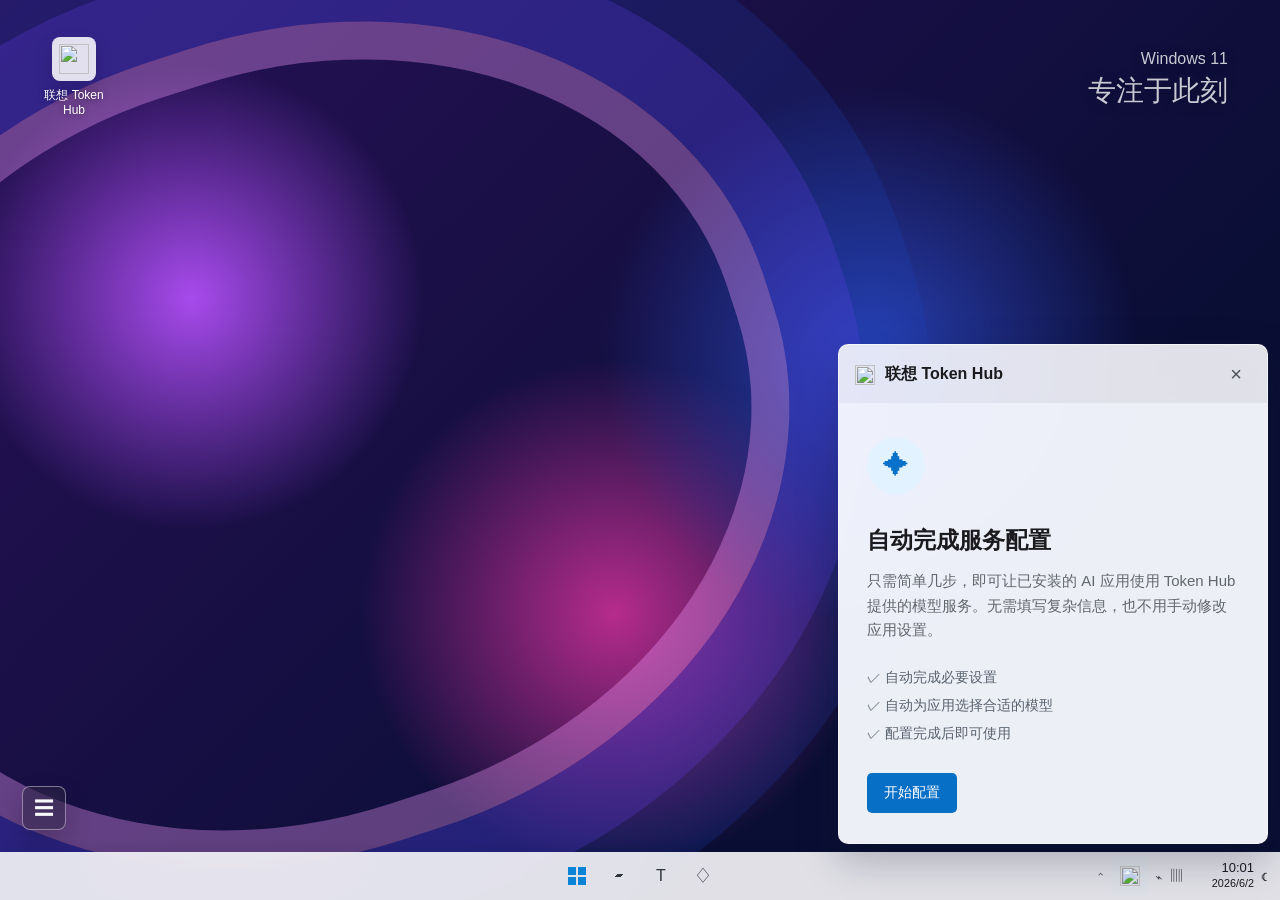
==== commit 6a800fdf: "Refine tray onboarding and update states" ====
--- a/token-hub-demo/index.html
+++ b/token-hub-demo/index.html
@@ -3,42 +3,10 @@
   <head>
     <meta charset="UTF-8" />
     <meta name="viewport" content="width=device-width, initial-scale=1.0" />
-    <title>联想 Token Hub · Windows 设计交付 Demo</title>
-    <link rel="stylesheet" href="./styles.css?v=figma-delivery-20260605o" />
+    <title>联想 Token Hub · 托盘版原型</title>
+    <link rel="stylesheet" href="./styles.css?v=smart-direct-20260604" />
   </head>
   <body>
-    <svg class="icon-sprite" aria-hidden="true">
-      <symbol id="icon-apps" viewBox="0 0 20 20">
-        <path d="M4.5 4.5h5v5h-5zM10.5 4.5h5v5h-5zM4.5 10.5h5v5h-5zM10.5 10.5h5v5h-5z" />
-      </symbol>
-      <symbol id="icon-arrow-left" viewBox="0 0 20 20">
-        <path d="M8.8 4.4 3.7 9.5a.7.7 0 0 0 0 1l5.1 5.1 1-1-3.9-3.9h10.4V9.3H5.9l3.9-3.9z" />
-      </symbol>
-      <symbol id="icon-chevron-down" viewBox="0 0 20 20">
-        <path d="M5.2 7.5 10 12.3l4.8-4.8 1 1L10.5 14a.7.7 0 0 1-1 0L4.2 8.5z" />
-      </symbol>
-      <symbol id="icon-chevron-right" viewBox="0 0 20 20">
-        <path d="m7.4 4.2 5.3 5.3a.7.7 0 0 1 0 1l-5.3 5.3-1-1 4.8-4.8-4.8-4.8z" />
-      </symbol>
-      <symbol id="icon-close" viewBox="0 0 20 20">
-        <path d="m5.3 4.3 4.7 4.7 4.7-4.7 1 1-4.7 4.7 4.7 4.7-1 1-4.7-4.7-4.7 4.7-1-1 4.7-4.7-4.7-4.7z" />
-      </symbol>
-      <symbol id="icon-external" viewBox="0 0 20 20">
-        <path d="M6 4.5h3v1.4H6.2c-.7 0-1.2.5-1.2 1.2v6.7c0 .7.5 1.2 1.2 1.2h6.7c.7 0 1.2-.5 1.2-1.2V11h1.4v3c0 1.3-1.1 2.4-2.4 2.4H6A2.4 2.4 0 0 1 3.6 14V7A2.4 2.4 0 0 1 6 4.5Zm5.2 0h4.3v4.3h-1.4V6.9l-5.2 5.2-1-1 5.2-5.2h-1.9z" />
-      </symbol>
-      <symbol id="icon-refresh" viewBox="0 0 20 20">
-        <path d="M15.6 5.5V2.9h1.4v5h-5V6.5h2.7A5.6 5.6 0 0 0 4.5 9.7H3.1a7 7 0 0 1 12.5-4.2Zm-11.2 9v2.6H3v-5h5v1.4H5.3a5.6 5.6 0 0 0 10.2-3.2h1.4a7 7 0 0 1-12.5 4.2Z" />
-      </symbol>
-      <symbol id="icon-settings" viewBox="0 0 20 20">
-        <path d="M10 6.8a3.2 3.2 0 1 0 0 6.4 3.2 3.2 0 0 0 0-6.4Zm0 1.4a1.8 1.8 0 1 1 0 3.6 1.8 1.8 0 0 1 0-3.6Zm6.4 1.4-.9-.3a5.8 5.8 0 0 0-.6-1.4l.4-.9-1.3-1.3-.9.4c-.4-.2-.9-.4-1.4-.6l-.3-.9H8.6l-.3.9c-.5.1-1 .3-1.4.6l-.9-.4L4.7 7l.4.9c-.2.4-.4.9-.6 1.4l-.9.3v1.8l.9.3c.1.5.3 1 .6 1.4l-.4.9L6 15.3l.9-.4c.4.2.9.4 1.4.6l.3.9h2.8l.3-.9c.5-.1 1-.3 1.4-.6l.9.4 1.3-1.3-.4-.9c.2-.4.4-.9.6-1.4l.9-.3V9.6Z" />
-      </symbol>
-      <symbol id="icon-spark" viewBox="0 0 20 20">
-        <path d="M10.7 2.5 12 7.8l4.9 2.2-4.9 2.2-1.3 5.3-2.2-4.9-5.4-2.6 5.4-2.6z" />
-      </symbol>
-      <symbol id="icon-wallet" viewBox="0 0 20 20">
-        <path d="M4.2 5.2h11.1c1 0 1.8.8 1.8 1.8v6.8c0 1-.8 1.8-1.8 1.8H4.2c-1 0-1.8-.8-1.8-1.8V7c0-1 .8-1.8 1.8-1.8Zm0 1.4a.4.4 0 0 0-.4.4v6.8c0 .2.2.4.4.4h11.1c.2 0 .4-.2.4-.4v-2.2h-4.1A2.6 2.6 0 0 1 9 9c0-1.4 1.2-2.6 2.6-2.6h4.1V7a.4.4 0 0 0-.4-.4Zm11.5 2.8V8h-4.1a1.2 1.2 0 0 0 0 2.4h4.1Z" />
-      </symbol>
-    </svg>
     <main class="desktop" aria-label="Windows 11 桌面">
       <div class="desktop-copy">
         <span>Windows 11</span>
@@ -46,22 +14,23 @@
       </div>
       <button class="desktop-app-icon" id="desktop-app-icon" aria-label="打开联想 Token Hub">
         <span>
-          <img src="./assets/3x/desktop-token-hub-icon@3x.png" alt="" />
+          <img src="https://pr1-greenteacdn.lenovo.com.cn/config/202605/1780061482103_svgviewer-output%205.png" alt="" />
         </span>
         <strong>联想 Token Hub</strong>
       </button>
       <div class="desktop-demo-controls">
         <button class="demo-menu-trigger" data-demo-menu="true" aria-label="选择演示场景" aria-expanded="false">
-          <span class="hamburger" aria-hidden="true">&#9776;</span>
+          <span class="hamburger" aria-hidden="true">☰</span>
           <strong id="demo-current-label" hidden>正常使用 - 智能匹配关</strong>
         </button>
         <div class="demo-control-buttons" id="demo-menu" hidden>
           <button data-demo-state="login-required">首次使用 - 未登录</button>
-          <button data-demo-state="configuring">首次使用 - 配置中</button>
           <button data-demo-state="smart-off">正常使用 - 智能匹配关</button>
           <button data-demo-state="smart-on">正常使用 - 智能匹配开</button>
+          <button data-demo-state="no-apps">登录后 - 未检测到应用</button>
           <button data-demo-state="unconfigured">待选择模型 - 多应用未配置</button>
           <button data-demo-state="low-balance">额度不足 - 引导充值</button>
+          <button data-demo-state="update-available">发现新版本</button>
           <button data-demo-state="auto-discovery">通知 - 智能匹配开，发现新应用</button>
           <button data-demo-state="manual-discovery">通知 - 智能匹配关，发现新应用</button>
         </div>
@@ -70,41 +39,43 @@
 
     <section class="tray-panel open" id="tray-panel" aria-label="联想 Token Hub">
       <div class="panel-page active" data-panel-page="home">
-        <!-- Title Bar 组件 -->
-        <header class="panel-titlebar">
-          <div class="titlebar-left">
-            <img src="./assets/3x/panel-logo@3x.png" class="titlebar-logo" alt="" />
-            <span class="titlebar-title">联想 TokenHub</span>
-            <button class="titlebar-dropdown" data-app-menu="true" aria-label="应用菜单" aria-expanded="false"><svg class="ui-icon" aria-hidden="true"><use href="#icon-chevron-down" /></svg></button>
-          </div>
-          <div class="titlebar-right">
-            <button class="titlebar-btn" data-settings="true" aria-label="设置"><img src="./assets/3x/panel-settings@3x.png" alt="" /></button>
-            <button class="titlebar-btn titlebar-close" data-close-panel="true" aria-label="关闭"><img src="./assets/3x/panel-close@3x.png" alt="" /></button>
-          </div>
-          <nav class="app-menu" id="app-menu" hidden aria-label="联想 Token Hub 菜单">
-            <button data-web-link="dashboard">数据看板</button>
-            <button data-web-link="logs">使用日志</button>
-            <button data-web-link="keys">密钥管理</button>
-            <button data-web-link="marketplace">模型广场</button>
-          </nav>
+        <header class="panel-header">
+          <div class="app-menu-wrap">
+            <div class="app-brand app-menu-button locked" data-app-menu="true" role="button" tabindex="0" aria-expanded="false" aria-controls="app-menu">
+              <img src="https://pr1-greenteacdn.lenovo.com.cn/config/202605/1780061482103_svgviewer-output%205.png" alt="" />
+              <h1>联想 Token Hub</h1>
+              <span class="menu-chevron" aria-hidden="true"></span>
+            </div>
+            <nav class="app-menu" id="app-menu" hidden aria-label="联想 Token Hub 菜单">
+              <button data-web-link="dashboard"><span class="menu-item-main"><i>▥</i>数据看板</span><span>↗</span></button>
+              <button data-web-link="logs"><span class="menu-item-main"><i>≋</i>使用日志</span><span>↗</span></button>
+              <button data-web-link="keys"><span class="menu-item-main"><i>⚿</i>密钥管理</span><span>↗</span></button>
+              <button data-web-link="marketplace"><span class="menu-item-main"><i>◇</i>模型广场</span><span>↗</span></button>
+            </nav>
+          </div>
+          <div class="panel-actions">
+            <button class="title-update-button" id="title-update-button" data-check-update="true" hidden>发现新版本</button>
+            <button class="icon-button settings-button" data-settings="true" aria-label="设置" title="设置">⚙</button>
+            <button class="icon-button" data-close-panel="true" aria-label="关闭">×</button>
+          </div>
         </header>
 
         <section class="onboarding-card" id="onboarding-card"></section>
 
-        <!-- App List 组件 -->
         <div class="ready-content" id="ready-content">
           <section class="smart-mode">
             <div class="smart-mode-main">
               <div class="smart-mode-copy">
+                <span class="feature-icon compact">✦</span>
                 <div>
                   <strong>智能模型匹配</strong>
-                  <p>按应用特性自动选择模型</p>
+                  <p>使用 Token Hub 提供的推荐模型</p>
                 </div>
               </div>
               <button class="toggle" data-smart-toggle="true" aria-label="智能模型匹配"></button>
             </div>
             <div class="smart-inline-confirm" id="smart-confirm" hidden>
-              <p>开启后，所有应用将改用 Token Hub 推荐模型。</p>
+              <p>开启后，已检测应用将使用 Token Hub 推荐模型。</p>
               <div>
                 <button data-cancel-smart-confirm="true">取消</button>
                 <button class="primary" data-confirm-smart-match="true">开启</button>
@@ -112,43 +83,45 @@
             </div>
           </section>
 
-          <section class="app-list-section">
-            <div class="app-list-header">
+          <section class="section-block">
+            <div class="section-heading">
               <h2>应用列表</h2>
-              <button class="app-list-refresh" data-refresh-apps="true" aria-label="重新检测应用"><img src="./assets/3x/icon-action@3x.svg" alt="" /></button>
-            </div>
-            <div class="app-list" id="tool-list"></div>
+              <button class="icon-button refresh" data-refresh-apps="true" aria-label="重新检测应用" title="重新检测应用">↻</button>
+            </div>
+            <div class="tool-list" id="tool-list"></div>
           </section>
-        </div>
-
-        <section class="account-list" id="account-bar"></section>
+
+          <section class="account-list" id="account-bar"></section>
+        </div>
       </div>
 
       <div class="panel-page" data-panel-page="models">
-        <header class="detail-header-v2">
-          <div class="detail-header-left">
-            <button class="detail-back" data-back-home="true" aria-label="返回"><svg class="ui-icon"><use href="#icon-arrow-left" /></svg></button>
+        <header class="detail-header">
+          <button class="back-button" data-back-home="true" aria-label="返回">←</button>
+          <div>
             <h1 id="detail-tool-name"></h1>
-          </div>
-          <button class="detail-close" data-close-panel="true" aria-label="关闭"><img src="./assets/3x/panel-close@3x.png" alt="" /></button>
+            <p>选择此应用使用的模型</p>
+          </div>
+          <button class="icon-button" data-close-panel="true" aria-label="关闭">×</button>
         </header>
-        <section class="model-list-v2" id="model-list"></section>
+        <div class="detail-accent"></div>
+        <section class="model-list" id="model-list"></section>
       </div>
 
       <div class="panel-page" data-panel-page="settings">
-        <header class="detail-header-v2 settings-header">
-          <div class="detail-header-left">
-            <button class="detail-back" data-back-home="true" aria-label="返回"><svg class="ui-icon"><use href="#icon-arrow-left" /></svg></button>
+        <header class="detail-header">
+          <button class="back-button" data-back-home="true" aria-label="返回">←</button>
+          <div>
             <h1>设置</h1>
           </div>
-          <button class="detail-close" data-close-panel="true" aria-label="关闭"><img src="./assets/3x/panel-close@3x.png" alt="" /></button>
+          <button class="icon-button" data-close-panel="true" aria-label="关闭">×</button>
         </header>
         <div class="detail-accent"></div>
         <section class="settings-list">
           <div class="setting-row"><div><strong>开机自启</strong><small>登录 Windows 后自动运行</small></div><button class="toggle active" aria-label="开机自启"></button></div>
           <div class="setting-row"><div><strong>系统通知</strong><small>发现新应用和切换异常时提醒</small></div><button class="toggle active" aria-label="系统通知"></button></div>
           <div class="setting-row"><div><strong>自动检测新应用</strong><small>安装应用后自动加入列表</small></div><button class="toggle active" aria-label="自动检测新应用"></button></div>
-          <div class="setting-row"><div><strong>接管前二次确认</strong><small>开启智能匹配前确认是否由 Token Hub 管理应用配置</small></div><button class="toggle active" aria-label="接管前二次确认"></button></div>
+          <div class="setting-row"><div><strong>软件更新</strong><small id="settings-update-current">当前版本 v0.1.0</small></div><button class="setting-action" id="settings-update-button" data-check-update="settings">检查更新</button></div>
         </section>
       </div>
       <div class="refresh-toast" id="refresh-toast" aria-live="polite"></div>
@@ -159,14 +132,14 @@
     <section class="auth-window" id="auth-window" hidden aria-label="联想账号登录">
       <header class="auth-titlebar">
         <div>
-          <img src="./assets/3x/desktop-token-hub-icon@3x.png" alt="" />
+          <img src="https://pr1-greenteacdn.lenovo.com.cn/config/202605/1780061482103_svgviewer-output%205.png" alt="" />
           <strong>联想账号登录</strong>
         </div>
-        <button class="window-close" data-close-auth="true" aria-label="关闭"><svg class="ui-icon"><use href="#icon-close" /></svg></button>
+        <button class="window-close" data-close-auth="true" aria-label="关闭">×</button>
       </header>
       <main class="auth-webview">
         <div class="auth-brand">
-          <img src="./assets/3x/desktop-token-hub-icon@3x.png" alt="" />
+          <img src="https://pr1-greenteacdn.lenovo.com.cn/config/202605/1780061482103_svgviewer-output%205.png" alt="" />
           <strong>联想账号</strong>
         </div>
         <section class="auth-card">
@@ -188,20 +161,66 @@
     <section class="auth-window recharge-window" id="recharge-window" hidden aria-label="充值">
       <header class="auth-titlebar">
         <div>
-          <img src="./assets/3x/desktop-token-hub-icon@3x.png" alt="" />
+          <img src="https://pr1-greenteacdn.lenovo.com.cn/config/202605/1780061482103_svgviewer-output%205.png" alt="" />
           <strong>充值</strong>
         </div>
-        <button class="window-close" data-close-recharge="true" aria-label="关闭"><svg class="ui-icon"><use href="#icon-close" /></svg></button>
+        <button class="window-close" data-close-recharge="true" aria-label="关闭">×</button>
       </header>
       <main class="recharge-webview" id="recharge-content"></main>
     </section>
 
-    <footer class="taskbar" aria-label="Windows 任务栏"></footer>
+    <section class="auth-window update-window" id="update-window" hidden aria-label="软件更新">
+      <button class="window-close update-window-close" data-close-update="true" aria-label="关闭">×</button>
+      <main class="update-webview" id="update-content">
+        <section class="update-card">
+          <header class="update-masthead">
+            <img src="https://pr1-greenteacdn.lenovo.com.cn/config/202605/1780061482103_svgviewer-output%205.png" alt="" />
+            <strong>联想 Token Hub</strong>
+          </header>
+          <span class="update-icon" aria-hidden="true">↻</span>
+          <div>
+            <h2>发现新版本</h2>
+            <p>Token Hub v0.1.1 可用，建议更新以获得最新适配和体验优化。</p>
+          </div>
+          <ul>
+            <li>优化模型匹配体验</li>
+            <li>提升应用检测稳定性</li>
+            <li>更新 Token Mall 服务入口</li>
+          </ul>
+          <footer>
+            <button data-close-update="true">稍后</button>
+            <button class="primary" data-install-update="true">立即更新</button>
+          </footer>
+        </section>
+      </main>
+    </section>
+
+    <footer class="taskbar" aria-label="Windows 任务栏">
+      <div class="taskbar-center">
+        <button class="windows-start" aria-label="开始"><span></span><span></span><span></span><span></span></button>
+        <button class="taskbar-app" aria-label="文件资源管理器">▰</button>
+        <button class="taskbar-app" aria-label="Microsoft Teams">T</button>
+        <button class="taskbar-app" aria-label="Windows 安全中心">♢</button>
+      </div>
+      <div class="system-tray">
+        <span>⌃</span>
+        <button class="tray-app-button active" id="tray-app-button" aria-label="联想 Token Hub 托盘菜单">
+          <img src="https://pr1-greenteacdn.lenovo.com.cn/config/202605/1780061482103_svgviewer-output%205.png" alt="" />
+        </button>
+        <span>⌁</span>
+        <span>▥</span>
+        <time>10:01<br /><small>2026/6/2</small></time>
+        <span>☾</span>
+      </div>
+    </footer>
 
     <div class="tray-context-menu" id="tray-context-menu" hidden role="menu" aria-label="联想 Token Hub 托盘菜单">
+      <button data-open-main="true" role="menuitem">打开主界面</button>
+      <button data-check-update="true" role="menuitem">检查更新</button>
+      <button data-settings="true" role="menuitem">设置</button>
       <button data-exit-app="true" role="menuitem">退出应用</button>
     </div>
 
-    <script src="./app.js?v=figma-delivery-20260605o"></script>
+    <script src="./app.js?v=software-update-20260605"></script>
   </body>
 </html>
--- a/token-hub-demo/styles.css
+++ b/token-hub-demo/styles.css
@@ -1,26 +1,11 @@
 :root {
-  --accent: #005fb8;
-  --accent-hover: #004c99;
-  --accent-pressed: #003e7e;
-  --accent-soft: #eaf3ff;
-  --text-primary: #1b1b1f;
-  --text-secondary: #5e626a;
-  --text-tertiary: #7b8088;
-  --stroke-subtle: rgba(0, 0, 0, 0.08);
-  --stroke-card: rgba(0, 0, 0, 0.18);
-  --surface-base: rgba(248, 251, 255, 0.88);
-  --surface-layer: rgba(255, 255, 255, 0.72);
-  --surface-layer-solid: #f7f8fb;
-  --surface-control: rgba(255, 255, 255, 0.68);
-  --surface-control-hover: rgba(238, 241, 246, 0.92);
-  --surface-control-pressed: rgba(222, 226, 233, 0.94);
-  --shadow-flyout: 0 12px 24px rgba(15, 23, 42, 0.16);
-  --shadow-window: 0 24px 70px rgba(8, 14, 34, 0.32);
-  --radius-control: 4px;
-  --radius-card: 8px;
-  --radius-flyout: 8px;
-  --duration-fast: 120ms;
-  --duration-normal: 180ms;
+  --blue: #086fc6;
+  --blue-soft: #e7f3ff;
+  --text: #1b1b1f;
+  --muted: #62666d;
+  --line: rgba(120, 124, 132, 0.2);
+  --glass: rgba(249, 249, 252, 0.9);
+  --shadow: 0 16px 40px rgba(15, 23, 42, 0.26);
 }
 
 * { box-sizing: border-box; }
@@ -29,68 +14,71 @@
   margin: 0;
   overflow-x: hidden;
   overflow-y: auto;
-  color: var(--text-primary);
-  background: #101642;
-  font-family: "Microsoft YaHei", "Segoe UI", sans-serif;
+  color: var(--text);
+  background: #120b2d;
+  font-family: "Segoe UI", "Microsoft YaHei", sans-serif;
 }
 button { border: 0; cursor: pointer; font: inherit; }
-button:focus-visible, input:focus-visible, [role="button"]:focus-visible {
-  outline: 2px solid var(--accent);
-  outline-offset: 2px;
-}
-.icon-sprite {
-  width: 0;
-  height: 0;
-  position: absolute;
-  overflow: hidden;
-}
-.ui-icon {
-  width: 16px;
-  height: 16px;
-  display: inline-block;
-  flex: 0 0 auto;
-  fill: currentColor;
-}
-.ui-icon.muted { color: var(--text-tertiary); }
 .desktop {
   position: fixed;
-  inset: 0 0 calc(100vw * 60 / 1920);
-  background: url('./assets/3x/wallpaper-bloom-white@3x.png?v=20260604-original-desktop') center/cover no-repeat;
-  background-color: #101642;
+  inset: 0 0 48px;
+  background:
+    radial-gradient(circle at 15% 35%, rgba(173, 77, 243, .96), transparent 19%),
+    radial-gradient(circle at 68% 42%, rgba(40, 65, 182, .98), transparent 27%),
+    radial-gradient(circle at 48% 72%, rgba(229, 52, 163, .78), transparent 28%),
+    linear-gradient(135deg, #281157, #0a0e35 72%);
 }
 .desktop::after {
-  display: none;
+  content: "";
+  position: absolute;
+  width: 72vw;
+  height: 58vw;
+  left: -16vw;
+  top: 4vh;
+  border: 38px solid rgba(247, 159, 255, .34);
+  border-radius: 48%;
+  transform: rotate(-18deg);
+  box-shadow: 0 0 0 76px rgba(102, 65, 238, .24), 0 0 0 144px rgba(30, 75, 200, .18);
 }
 .desktop-copy {
-  display: none;
-}
+  position: absolute;
+  right: 52px;
+  top: 50px;
+  z-index: 1;
+  display: grid;
+  justify-items: end;
+  color: rgba(255,255,255,.78);
+  text-shadow: 0 2px 14px rgba(0,0,0,.22);
+}
+.desktop-copy span { font-size: 16px; }
+.desktop-copy strong { margin-top: 4px; font-size: 28px; font-weight: 500; }
 .desktop-app-icon {
   position: absolute;
-  left: 76px;
-  top: 64px;
+  left: 28px;
+  top: 28px;
   z-index: 2;
-  width: 100px;
+  width: 92px;
   display: grid;
   justify-items: center;
-  gap: 8px;
+  gap: 7px;
   padding: 9px 6px;
   border-radius: 6px;
   color: white;
   background: transparent;
-  text-shadow: 0 1px 4px rgba(0,0,0,.3);
+  text-shadow: 0 1px 6px rgba(0,0,0,.42);
 }
 .desktop-app-icon:hover { background: rgba(255,255,255,.14); }
 .desktop-app-icon span {
-  width: 52px;
-  height: 52px;
+  width: 44px;
+  height: 44px;
   display: grid;
   place-items: center;
-  border-radius: 12px;
-  background: white;
-  box-shadow: 0 4px 12px rgba(0,0,0,.08);
-}
-.desktop-app-icon img { width: 48px; height: 48px; object-fit: contain; }
-.desktop-app-icon strong { max-width: 100px; font-size: 13px; font-weight: 500; line-height: 1.38; text-align: center; }
+  border-radius: 8px;
+  background: rgba(255,255,255,.86);
+  box-shadow: 0 8px 18px rgba(0,0,0,.16);
+}
+.desktop-app-icon img { width: 30px; height: 30px; object-fit: contain; }
+.desktop-app-icon strong { max-width: 84px; font-size: 12px; font-weight: 500; line-height: 1.25; text-align: center; }
 .desktop-demo-controls {
   position: absolute;
   left: 22px;
@@ -103,629 +91,6 @@
   color: rgba(255,255,255,.92);
   background: transparent;
 }
-.desktop-demo-controls > div:first-child { display: grid; gap: 3px; }
-.desktop-demo-controls strong { font-size: 13px; font-weight: 600; }
-.desktop-demo-controls span { color: rgba(255,255,255,.72); font-size: 11px; }
-.demo-meta { display: grid; gap: 2px; }
-.demo-control-buttons {
-  display: grid;
-  gap: 8px;
-  width: 330px;
-  padding: 8px;
-  border: 1px solid rgba(255,255,255,.38);
-  border-radius: 10px;
-  background: rgba(22, 28, 38, .42);
-  box-shadow: 0 16px 34px rgba(0,0,0,.24);
-  backdrop-filter: blur(24px);
-}
-.demo-control-buttons[hidden] { display: none; }
-.demo-control-buttons button {
-  min-height: 38px;
-  padding: 0 12px;
-  border: 1px solid transparent;
-  border-radius: 7px;
-  color: white;
-  background: rgba(255,255,255,.1);
-  font-size: 14px;
-  font-weight: 500;
-  text-align: left;
-}
-.demo-control-buttons button:hover { background: rgba(255,255,255,.26); }
-.demo-control-buttons button.active {
-  border-color: rgba(255,255,255,.64);
-  background: rgba(8, 111, 198, .74);
-}
-
-.taskbar {
-  position: fixed;
-  right: 0;
-  bottom: 0;
-  left: 0;
-  z-index: 20;
-  aspect-ratio: 1920 / 60;
-  background: url('./assets/3x/taskbar-full@3x.png?v=20260604-original-taskbar') center / 100% auto no-repeat;
-}
-.tray-app-button {
-  width: 36px; height: 36px;
-  position: absolute;
-  right: 180px;
-  top: 50%;
-  transform: translateY(-50%);
-  display: grid;
-  place-items: center;
-  border-radius: var(--radius-control);
-  background: transparent;
-  border: 0;
-  cursor: pointer;
-}
-.tray-app-button:hover, .tray-app-button.active { background: rgba(255,255,255,.38); }
-.tray-app-button img { width: 24px; height: 24px; object-fit: contain; }
-.app-brand img, .notification-brand img { width: 20px; height: 20px; object-fit: contain; }
-.tray-context-menu {
-  width: 132px;
-  position: fixed;
-  right: 96px;
-  bottom: 54px;
-  z-index: 80;
-  padding: 5px;
-  border: 1px solid var(--stroke-card);
-  border-radius: var(--radius-card);
-  background: rgba(252, 252, 254, .97);
-  box-shadow: var(--shadow-flyout);
-  backdrop-filter: blur(22px);
-}
-.tray-context-menu[hidden] { display: none; }
-.tray-context-menu button {
-  width: 100%;
-  height: 34px;
-  padding: 0 10px;
-  border-radius: var(--radius-control);
-  color: #20242a;
-  background: transparent;
-  font-size: 12px;
-  text-align: left;
-}
-.tray-context-menu button:hover { background: var(--surface-control-hover); }
-
-.tray-panel {
-  width: 440px;
-  max-height: calc(100vh - 96px);
-  position: fixed;
-  right: 40px;
-  bottom: 96px;
-  z-index: 30;
-  overflow: hidden;
-  border: 1px solid rgba(0, 0, 0, 0.18);
-  border-radius: 8px;
-  background: rgba(248, 251, 255, 0.88);
-  box-shadow: 0 22px 46px rgba(15, 23, 42, 0.22);
-  opacity: 0;
-  pointer-events: none;
-  transform: translateY(12px);
-  transition: opacity var(--duration-normal) ease, transform var(--duration-normal) ease;
-  backdrop-filter: blur(80px);
-}
-.tray-panel.open { opacity: 1; pointer-events: auto; transform: translateY(0); }
-.panel-page { display: none; }
-.panel-page.active { display: block; }
-/* === Title Bar 组件 === */
-.panel-titlebar {
-  display: flex; align-items: center; justify-content: space-between;
-  height: 48px; padding-left: 16px;
-  backdrop-filter: blur(18px); background: rgba(246, 248, 252, 0.44);
-  position: relative;
-}
-.titlebar-left { display: flex; align-items: center; gap: 8px; height: 16px; }
-.titlebar-logo { width: 24px; height: 24px; object-fit: contain; }
-.titlebar-title { font-size: 14px; font-weight: 700; color: #1b1b1f; white-space: nowrap; }
-.titlebar-dropdown { width: 16px; height: 16px; cursor: pointer; opacity: 0.7; }
-.titlebar-dropdown:hover { opacity: 1; }
-.titlebar-right { display: flex; align-items: center; gap: 16px; }
-.titlebar-btn { width: 20px; height: 20px; display: grid; place-items: center; background: transparent; border: 0; cursor: pointer; border-radius: 0; padding: 0; }
-.titlebar-btn img { width: 20px; height: 20px; object-fit: contain; }
-.titlebar-close { border-radius: 0; }
-.titlebar-btn:hover { opacity: 0.7; }
-.titlebar-close:hover { opacity: 0.7; }
-
-/* === App List 组件 === */
-.app-list-section { padding: 8px 16px; }
-.app-list-header { display: flex; align-items: center; justify-content: space-between; height: 48px; }
-.app-list-header h2 { font-size: 14px; font-weight: 700; color: rgba(0,0,0,0.88); margin: 0; }
-.app-list-refresh { width: 20px; height: 20px; display: grid; place-items: center; background: transparent; border: 0; cursor: pointer; padding: 0; }
-.app-list-refresh img { width: 16px; height: 16px; }
-.app-list-refresh:hover { opacity: 0.7; }
-.app-list { display: flex; flex-direction: column; }
-
-/* === List Item 组件 === */
-.tool-row {
-  width: 100%; display: flex; align-items: center; justify-content: space-between;
-  height: 48px; padding: 0; border-radius: 4px;
-  background: rgba(255,255,255,0); border: 0; text-align: left; cursor: pointer;
-}
-.tool-row:hover { background: rgba(0,0,0,0.03); }
-.tool-row:active { background: rgba(0,0,0,0.05); }
-.tool-row-left { display: flex; align-items: center; gap: 12px; }
-.tool-mark {
-  width: 28px; height: 28px; flex: 0 0 auto; display: grid; place-items: center;
-  border-radius: 6px; background: rgba(234, 243, 255, 0.92); font-size: 10px; font-weight: 700; color: #315faa;
-}
-.tool-icon {
-  width: 28px; height: 28px; flex: 0 0 auto; border-radius: 6px; object-fit: cover;
-}
-.tool-name { font-size: 14px; font-weight: 400; color: #1b1b1f; white-space: nowrap; }
-.tool-name em { margin-left: 6px; padding: 2px 5px; border-radius: 999px; color: #9d6100; background: #fff1cc; font-size: 10px; font-style: normal; font-weight: 500; }
-.tool-row-right { display: flex; align-items: center; gap: 8px; }
-.tool-model-name { font-size: 11px; color: #5e626a; white-space: nowrap; }
-.tool-chevron { width: 20px; height: 20px; flex: 0 0 auto; }
-
-/* === Account Bar 组件 === */
-.account-bar {
-  position: relative; display: flex; align-items: center; justify-content: space-between;
-  height: 64px; padding: 0 16px;
-}
-.account-bar::before {
-  content: ""; position: absolute; top: 0; left: 0; width: 430px; height: 1px;
-  background: rgba(217, 222, 232, 0.64);
-}
-.account-bar-left { display: flex; align-items: center; gap: 16px; }
-.account-avatar { width: 32px; height: 32px; flex: 0 0 auto; border-radius: 50%; background: rgba(234,243,255,0.92); display: grid; place-items: center; font-size: 11px; font-weight: 700; color: #315faa; }
-.account-info { display: flex; flex-direction: column; gap: 2px; width: 150px; }
-.account-phone { font-size: 14px; font-weight: 700; color: #1b1b1f; }
-.account-balance { font-size: 12px; color: rgba(0,0,0,0.6); }
-.account-bar-right { display: flex; align-items: center; gap: 12px; }
-.account-more-btn { width: 20px; height: 20px; background: transparent; border: 0; padding: 0; cursor: pointer; }
-.account-more-btn img { width: 20px; height: 20px; }
-.account-recharge-btn {
-  width: 80px; height: 32px; display: grid; place-items: center;
-  background: #005fb8; border: 1px solid rgba(255,255,255,0.08); border-radius: 4px;
-  color: white; font-size: 14px; cursor: pointer;
-}
-.account-recharge-btn:hover { background: #004c99; }
-
-/* legacy compat */
-.detail-header { display: flex; align-items: center; justify-content: space-between; padding: 16px; min-height: 48px; }
-.notification-brand, .desktop-notification header { display: flex; align-items: center; }
-.app-menu-wrap { position: relative; min-width: 0; }
-.app-brand { display: flex; align-items: center; gap: 10px; }
-.app-menu-wrap, .app-brand, .app-brand h1, .app-brand img { background-color: transparent !important; }
-.app-menu-button {
-  max-width: 230px;
-  min-height: 30px;
-  display: inline-flex;
-  align-items: center;
-  margin: -4px 0 -4px -6px;
-  padding: 4px 8px 4px 6px;
-  border-radius: var(--radius-control);
-  border: 0;
-  color: var(--text-primary);
-  background-color: transparent !important;
-  box-shadow: none;
-  text-align: left;
-  user-select: none;
-}
-.app-menu-button:hover, .app-menu-button.active { background-color: transparent !important; }
-.app-menu-button.locked { cursor: default; }
-.app-menu-button:not(.locked) { cursor: pointer; }
-.app-menu-button h1 { overflow: hidden; text-overflow: ellipsis; white-space: nowrap; }
-.menu-chevron {
-  width: 16px;
-  height: 16px;
-  margin-left: -4px;
-  color: var(--text-secondary);
-  transform: translateY(1px);
-  transition: transform var(--duration-fast) ease;
-}
-.app-menu-button.active .menu-chevron { transform: translateY(1px) rotate(180deg); }
-.app-menu-button.locked .menu-chevron { visibility: hidden; }
-.app-menu {
-  width: 178px;
-  position: absolute;
-  top: 37px;
-  left: 0;
-  z-index: 60;
-  overflow: hidden;
-  padding: 5px;
-  border: 1px solid var(--stroke-card);
-  border-radius: var(--radius-card);
-  background: rgba(252, 252, 254, .96);
-  box-shadow: var(--shadow-flyout);
-  backdrop-filter: blur(22px) saturate(1.08);
-}
-.app-menu[hidden] { display: none; }
-.app-menu button {
-  width: 100%;
-  height: 34px;
-  display: flex;
-  align-items: center;
-  justify-content: space-between;
-  padding: 0 9px;
-  border-radius: var(--radius-control);
-  color: #20242a;
-  background: transparent;
-  font-size: 12px;
-  text-align: left;
-}
-.app-menu button:hover { background: var(--surface-control-hover); }
-.app-menu button span { color: var(--text-tertiary); font-size: 12px; }
-.app-menu .menu-item-main {
-  display: inline-flex;
-  align-items: center;
-  gap: 9px;
-  color: #20242a;
-}
-.app-menu .menu-item-main .ui-icon {
-  width: 18px;
-  color: var(--accent);
-}
-h1, h2, p { margin: 0; }
-h1 { font-size: 16px; font-weight: 600; }
-.detail-header p { margin-top: 3px; color: var(--text-secondary); font-size: 12px; }
-.icon-button, .back-button {
-  width: 30px;
-  height: 30px;
-  display: grid;
-  place-items: center;
-  border-radius: var(--radius-control);
-  color: #4c5159;
-  background: transparent;
-}
-.icon-button:hover, .back-button:hover { background: var(--surface-control-hover); }
-.icon-button:active, .back-button:active { background: var(--surface-control-pressed); }
-.panel-actions { gap: 2px; }
-.smart-mode {
-  position: relative;
-  display: flex;
-  flex-direction: column;
-  gap: 0;
-  min-height: 76px; margin: 0; padding: 10px 16px;
-  border-top: 1px solid var(--stroke-subtle); border-bottom: 1px solid var(--stroke-subtle); background: rgba(242, 244, 252, .76);
-}
-.smart-mode-copy { display: flex; align-items: center; gap: 11px; }
-.feature-icon { color: #d18a00; font-size: 22px; }
-.feature-icon.compact { width: 42px; height: 42px; display: grid; flex: 0 0 auto; place-items: center; border-radius: 50%; color: var(--accent); background: var(--accent-soft); }
-.smart-mode strong { font-size: 14px; }
-.smart-mode p { margin-top: 3px; color: var(--text-secondary); font-size: 12px; }
-.toggle { width: 42px; height: 22px; position: relative; border-radius: 999px; background: #aeb4bc; transition: background var(--duration-fast); }
-.toggle::after { content: ""; width: 16px; height: 16px; position: absolute; top: 3px; left: 3px; border-radius: 50%; background: white; box-shadow: 0 1px 2px rgba(0,0,0,.2); transition: transform var(--duration-fast); }
-.toggle.active { background: var(--accent); }
-.toggle.active::after { transform: translateX(20px); }
-.section-block { padding: 0 16px; }
-.section-heading { justify-content: space-between; padding: 0; height: 48px; display: flex; align-items: center; }
-.section-heading h2 { font-size: 14px; font-weight: 700; color: rgba(0,0,0,.88); }
-.refresh.spinning, .app-list-refresh.spinning img { animation: spin .65s linear; }
-@keyframes spin { to { transform: rotate(360deg); } }
-.tool-list { overflow: auto; max-height: 276px; }
-.tool-row, .model-row {
-  width: 100%; display: flex; align-items: center; gap: 8px; height: 48px;
-  padding: 0; border-radius: 4px; color: var(--text-primary); background: transparent; text-align: left;
-}
-.tool-row:hover, .model-row:hover { background: var(--surface-control-hover); }
-.tool-row:active, .model-row:active { background: var(--surface-control-pressed); }
-.tool-mark {
-  width: 28px; height: 28px; flex: 0 0 auto; display: grid; place-items: center;
-  border-radius: 6px; color: #315faa; background: rgba(234, 243, 255, 0.92); font-size: 10px; font-weight: 700;
-}
-.tool-copy { min-width: 0; flex: 1; display: flex; align-items: center; justify-content: space-between; }
-.tool-name { flex: 1; min-width: 0; font-size: 14px; font-weight: 400; color: #1b1b1f; overflow: hidden; text-overflow: ellipsis; white-space: nowrap; }
-.tool-name em { margin-left: 7px; padding: 2px 5px; border-radius: 999px; color: #9d6100; background: #fff1cc; font-size: 10px; font-style: normal; font-weight: 500; }
-.tool-model { display: flex; align-items: center; gap: 8px; flex: 0 0 auto; }
-.tool-model small { color: #5e626a; font-size: 11px; white-space: nowrap; }
-.model-copy { min-width: 0; flex: 1; display: grid; gap: 3px; }
-.tool-copy strong { overflow: hidden; font-size: 14px; font-weight: 400; text-overflow: ellipsis; white-space: nowrap; color: #1b1b1f; }
-.tool-copy small { overflow: hidden; color: #5e626a; font-size: 11px; text-overflow: ellipsis; white-space: nowrap; }
-.model-copy strong { overflow: hidden; font-size: 14px; text-overflow: ellipsis; white-space: nowrap; }
-.model-copy small { overflow: hidden; color: var(--text-secondary); font-size: 12px; text-overflow: ellipsis; white-space: nowrap; }
-.tool-copy em { margin-left: 7px; padding: 2px 5px; border-radius: 999px; color: #9d6100; background: #fff1cc; font-size: 10px; font-style: normal; font-weight: 500; }
-.chevron { width: 20px; height: 20px; flex: 0 0 auto; }
-.account-list { padding: 0 16px; border-top: 1px solid rgba(217, 222, 232, 0.64); height: 64px; display: flex; align-items: center; }
-.account-list[hidden] { display: none; }
-.account-row { display: flex; align-items: center; gap: 16px; width: 100%; height: 100%; }
-.account-row:hover { background: transparent; }
-.account-copy { min-width: 0; flex: 1; display: grid; gap: 2px; }
-.account-copy strong { font-size: 12px; }
-.account-copy small { color: var(--text-secondary); font-size: 11px; }
-.account-avatar { width: 32px; height: 32px; display: grid; flex: 0 0 auto; place-items: center; border-radius: 50%; color: white; background: rgba(234,243,255,0.92); font-size: 12px; font-weight: 700; }
-.account-action { height: 28px; padding: 0 9px; border-radius: var(--radius-control); color: #5d646d; background: var(--surface-control); font-size: 11px; }
-.account-action:hover { background: var(--surface-control-hover); }
-.account-action.secondary { color: #5d646d; background: rgba(255,255,255,.62); }
-.account-recharge { opacity: 1; pointer-events: auto; background: var(--accent); color: rgba(255,255,255,.92); border: 1px solid rgba(0,0,0,.08); }
-.account-recharge:hover { background: var(--accent-hover); }
-.account-more-wrap { position: relative; }
-.account-more {
-  width: 22px;
-  height: 28px;
-  border-radius: var(--radius-control);
-  color: #6a7078;
-  background: transparent;
-  font-size: 18px;
-  line-height: 1;
-}
-.account-more:hover, .account-more.active { color: #2f343c; background: transparent; }
-.account-menu {
-  width: 126px;
-  position: absolute;
-  right: 0;
-  bottom: 34px;
-  z-index: 70;
-  overflow: hidden;
-  padding: 5px;
-  border: 1px solid var(--stroke-card);
-  border-radius: var(--radius-card);
-  background: rgba(252, 252, 254, .97);
-  box-shadow: var(--shadow-flyout);
-  backdrop-filter: blur(22px);
-}
-.account-menu[hidden] { display: none; }
-.account-menu button {
-  width: 100%;
-  height: 34px;
-  padding: 0 9px;
-  border-radius: var(--radius-control);
-  color: #20242a;
-  background: transparent;
-  font-size: 12px;
-  text-align: left;
-}
-.account-menu button:hover { background: var(--surface-control-hover); }
-.account-menu .danger { color: #d92c2c; }
-.detail-header { justify-content: flex-start; gap: 9px; }
-.detail-header .icon-button { margin-left: auto; }
-.detail-accent { width: 112px; height: 3px; background: var(--accent); }
-.model-list { min-height: 310px; padding: 8px 10px; }
-.model-row { min-height: 96px; border-bottom: 1px solid var(--stroke-subtle); border-radius: 0; }
-.model-row:disabled { cursor: default; }
-.model-row:disabled:hover { background: transparent; }
-.radio { width: 18px; height: 18px; display: grid; place-items: center; border: 1px solid #717780; border-radius: 50%; }
-.model-row.selected .radio { border-color: var(--accent); }
-.model-row.selected .radio i { width: 10px; height: 10px; border-radius: 50%; background: var(--accent); }
-.model-row:disabled .radio { border-color: #b3b8bf; background: rgba(217, 220, 225, .5); }
-.model-row:disabled.selected .radio i { background: #a6acb4; }
-.model-row em { color: var(--accent); font-size: 12px; font-style: normal; }
-.model-tags { display: flex; flex-wrap: wrap; gap: 4px; }
-.model-tags i { padding: 1px 5px; border-radius: 999px; color: #a56500; background: #fff1d6; font-size: 10px; font-style: normal; }
-.model-tags i:first-child { color: #c02735; background: #ffe4e7; }
-.model-prices { display: flex; flex-wrap: wrap; gap: 5px 9px; margin-top: 4px; color: #626a75; font-size: 10px; }
-.model-prices b { font-weight: 500; }
-.model-prices i { color: #9298a1; font-style: normal; }
-.settings-list { min-height: 310px; padding: 8px 10px; }
-.setting-row { display: flex; align-items: center; justify-content: space-between; gap: 14px; min-height: 66px; padding: 9px; border-bottom: 1px solid var(--stroke-subtle); }
-.setting-row div { min-width: 0; display: grid; gap: 4px; }
-.setting-row strong { font-size: 14px; }
-.setting-row small { color: var(--text-secondary); font-size: 12px; }
-.ready-content[hidden] { display: none; }
-.onboarding-card { min-height: 410px; display: flex; flex-direction: column; align-items: flex-start; margin: 0; padding: 34px 28px 30px; background: rgba(242, 244, 252, .74); transition: box-shadow var(--duration-normal), transform var(--duration-normal); }
-.onboarding-card[hidden] { display: none; }
-.onboarding-card.attention { box-shadow: 0 0 0 3px rgba(8, 111, 198, .18); transform: translateY(-1px); }
-.onboarding-copy { margin-top: 30px; }
-.onboarding-copy h2 { font-size: 23px; }
-.onboarding-copy p { margin-top: 13px; color: var(--text-secondary); font-size: 15px; line-height: 1.65; }
-.onboarding-notes { display: grid; gap: 10px; margin-top: 26px; color: #58616d; font-size: 14px; }
-.setup-icon { width: 46px; height: 46px; display: grid; place-items: center; border-radius: 50%; color: var(--accent); background: var(--accent-soft); font-size: 22px; }
-.setup-icon .ui-icon { width: 22px; height: 22px; }
-.onboarding-card .setup-icon { width: 58px; height: 58px; flex: 0 0 auto; font-size: 26px; }
-.setup-icon.progress { animation: spin 1.2s linear infinite; }
-.status-step {
-  display: flex;
-  align-items: center;
-  gap: 8px;
-}
-.status-step i {
-  width: 14px;
-  height: 14px;
-  display: grid;
-  flex: 0 0 auto;
-  place-items: center;
-  border-radius: 50%;
-  background: var(--accent);
-}
-.status-step i::after {
-  content: "";
-  width: 6px;
-  height: 3px;
-  border-bottom: 1.5px solid white;
-  border-left: 1.5px solid white;
-  transform: translateY(-1px) rotate(-45deg);
-}
-.status-step.pending i {
-  background: transparent;
-  box-shadow: inset 0 0 0 1px #8b929d;
-}
-.status-step.pending i::after {
-  width: 4px;
-  height: 4px;
-  border: 0;
-  border-radius: 50%;
-  background: #8b929d;
-  transform: none;
-}
-.onboarding-actions { display: flex; flex-wrap: wrap; gap: 8px; margin-top: 30px; }
-.setup-primary { min-height: 40px; margin-top: 30px; padding: 0 17px; border-radius: var(--radius-control); color: white; background: var(--accent); font-size: 14px; }
-.setup-primary:hover { background: var(--accent-hover); }
-.setup-primary:active { background: var(--accent-pressed); }
-.setup-primary.full-width { width: 100%; min-height: 32px; height: 32px; margin-top: 0; padding: 0 12px; border: 1px solid rgba(255,255,255,0.08); text-align: center; }
-.onboarding-actions .setup-primary { margin-top: 0; }
-
-/* === 未登录 (Login) state — aligned to Figma 407:459 === */
-.onboarding-card[data-state="login"] {
-  min-height: auto;
-  height: calc(100% - 48px); /* 318 - titlebar 48 = 270 */
-  padding: 16px;
-  gap: 0;
-  background: transparent;
-  justify-content: flex-start;
-}
-.onboarding-card[data-state="login"] .login-info {
-  display: flex;
-  flex-direction: column;
-  gap: 16px;
-}
-.login-illustration {
-  width: 100%;
-  height: 80px;
-  border-radius: var(--radius-card);
-  overflow: hidden;
-}
-.login-illustration img {
-  height: 80px;
-  width: auto;
-  display: block;
-}
-.login-text {
-  display: flex;
-  flex-direction: column;
-  gap: 16px;
-}
-.login-text h2 {
-  font-size: 24px;
-  font-weight: 700;
-  color: rgba(0, 0, 0, 0.88);
-  line-height: normal;
-  margin: 0;
-}
-.login-text p {
-  font-size: 14px;
-  font-weight: 400;
-  line-height: 22px;
-  color: rgba(0, 0, 0, 0.45);
-  margin: 0;
-}
-.onboarding-card[data-state="login"] .setup-primary.full-width {
-  margin-top: auto; /* push button to bottom */
-}
-
-/* === 登录中 / 配置中 state — aligned to Figma 458:120 === */
-.onboarding-card[data-state="configuring"],
-.onboarding-card[data-state="auth-pending"],
-.onboarding-card[data-state="first-run"],
-.onboarding-card[data-state="ready"] {
-  min-height: auto;
-  height: calc(100% - 48px);
-  padding: 16px;
-  gap: 16px;
-  background: transparent;
-  justify-content: flex-start;
-}
-.onboarding-card[data-state="first-run"] .setup-primary.full-width,
-.onboarding-card[data-state="ready"] .setup-primary.full-width {
-  margin-top: auto;
-}
-.config-info {
-  flex: 1;
-  display: flex;
-  flex-direction: column;
-  justify-content: center;
-  align-items: flex-start;
-  width: 100%;
-  min-height: 0;
-}
-.config-progress {
-  width: 100%;
-  height: 3px;
-  position: relative;
-  border-radius: 999px;
-  background: rgba(0, 0, 0, 0.08);
-  overflow: hidden;
-}
-.config-progress i {
-  display: block;
-  width: 68%;
-  height: 3px;
-  border-radius: 999px;
-  background: var(--accent);
-  animation: config-bar 1.6s ease-in-out infinite alternate;
-}
-@keyframes config-bar {
-  from { transform: translateX(-20%); }
-  to { transform: translateX(48%); }
-}
-.setup-secondary { min-height: 40px; padding: 0 15px; border: 1px solid var(--stroke-card); border-radius: var(--radius-control); color: #4f5863; background: var(--surface-control); font-size: 14px; }
-.progress-track { width: 100%; height: 5px; margin-top: 24px; overflow: hidden; border-radius: 999px; background: rgba(0, 103, 192, .14); }
-.progress-track i { width: 64%; height: 100%; display: block; border-radius: inherit; background: var(--accent); animation: progress 1.2s ease-in-out infinite alternate; }
-@keyframes progress { from { transform: translateX(-35%); } to { transform: translateX(55%); } }
-.desktop-notification {
-  width: 350px; position: fixed; right: 40px; bottom: 76px; z-index: 35;
-  padding: 13px; border: 1px solid rgba(0,0,0,.18); border-radius: var(--radius-flyout); background: rgba(248, 251, 255, 0.76);
-  box-shadow: var(--shadow-flyout); opacity: 0; pointer-events: none; transform: translateY(10px);
-  transition: opacity var(--duration-normal), transform var(--duration-normal); backdrop-filter: blur(40px) saturate(1.2);
-}
-.desktop-notification.show { opacity: 1; pointer-events: auto; transform: translateY(0); }
-.desktop-notification.clickable { cursor: pointer; }
-.desktop-notification header { justify-content: space-between; }
-.notification-brand { gap: 7px; color: var(--text-secondary); font-size: 11px; }
-.desktop-notification header button { width: 26px; height: 26px; display: grid; place-items: center; color: #5e646d; background: transparent; border-radius: var(--radius-control); }
-.desktop-notification header button:hover { background: var(--surface-control-hover); }
-.notification-content { display: flex; gap: 10px; padding: 15px 0; }
-.notification-content strong { font-size: 14px; }
-.notification-content p { margin-top: 5px; color: var(--text-secondary); font-size: 12px; line-height: 1.5; }
-.notification-result { display: flex; flex-wrap: wrap; gap: 6px; margin-top: 10px; }
-.notification-result span { padding: 3px 7px; border-radius: 999px; color: #176fc4; background: #e8f3ff; font-size: 11px; }
-.notification-actions { display: flex; justify-content: flex-end; gap: 7px; }
-.notification-actions button { height: 31px; padding: 0 13px; border-radius: var(--radius-control); color: #535a64; background: var(--surface-control); font-size: 12px; }
-.notification-actions button:hover { background: var(--surface-control-hover); }
-.notification-actions .primary { color: white; background: var(--accent); }
-.auth-window {
-  width: min(720px, calc(100vw - 48px)); height: min(560px, calc(100vh - 96px));
-  position: fixed; top: 50%; left: 50%; z-index: 40; overflow: hidden;
-  border: 1px solid rgba(255,255,255,.7); border-radius: 9px; background: var(--surface-layer-solid);
-  box-shadow: var(--shadow-window); transform: translate(-50%, -50%);
-}
-.auth-window[hidden] { display: none; }
-.auth-titlebar, .auth-titlebar div, .auth-brand, .auth-code { display: flex; align-items: center; }
-.auth-titlebar { height: 40px; justify-content: space-between; padding-left: 12px; background: rgba(242,244,248,.92); }
-.auth-titlebar div:first-child { gap: 8px; }
-.auth-titlebar img, .auth-brand img { width: 19px; height: 19px; object-fit: contain; }
-.auth-titlebar strong { font-size: 12px; font-weight: 500; }
-.window-close { width: 46px; height: 40px; display: grid; place-items: center; color: #3f4650; background: transparent; }
-.window-close:hover { color: white; background: #c42b1c; }
-.auth-webview { height: calc(100% - 40px); padding: 19px 28px; background: #fff; }
-.auth-brand { gap: 8px; font-size: 14px; }
-.auth-card { width: 330px; margin: 28px auto 0; padding: 22px; border: 1px solid rgba(120,124,132,.18); border-radius: 8px; background: white; box-shadow: 0 10px 24px rgba(15,23,42,.08); }
-.auth-card h2 { font-size: 21px; }
-.auth-card p { margin-top: 7px; color: var(--text-secondary); font-size: 12px; }
-.auth-card label { display: block; margin-top: 17px; color: #4b5560; font-size: 12px; }
-.auth-card input { width: 100%; height: 36px; margin-top: 6px; padding: 0 10px; border: 1px solid #d7dbe1; border-radius: var(--radius-control); background: #fff; font: inherit; font-size: 13px; }
-.auth-code { gap: 7px; }
-.auth-code input { min-width: 0; flex: 1; }
-.auth-code button { height: 36px; margin-top: 6px; padding: 0 9px; border-radius: var(--radius-control); color: #17649d; background: #edf6ff; font-size: 12px; }
-.auth-submit { width: 100%; height: 38px; margin-top: 20px; border-radius: var(--radius-control); color: white; background: var(--accent); font-size: 13px; }
-.auth-card small { display: block; margin-top: 12px; color: #8a919b; font-size: 10px; line-height: 1.5; text-align: center; }
-.recharge-window { width: min(760px, calc(100vw - 48px)); height: min(560px, calc(100vh - 96px)); }
-.recharge-webview { height: calc(100% - 40px); overflow: auto; padding: 22px 26px; background: #fff; }
-.recharge-head { display: flex; align-items: center; justify-content: space-between; gap: 18px; padding-bottom: 18px; border-bottom: 1px solid #e4e7eb; }
-.recharge-title { display: flex; align-items: center; gap: 12px; }
-.recharge-title i { width: 42px; height: 42px; display: grid; place-items: center; border-radius: 50%; color: #176fc4; background: #eef6ff; font-style: normal; font-size: 20px; }
-.recharge-title i .ui-icon { width: 20px; height: 20px; }
-.recharge-title h2 { font-size: 22px; }
-.recharge-title p { margin-top: 4px; color: var(--text-secondary); font-size: 13px; }
-.recharge-history { height: 32px; padding: 0 12px; border: 1px solid #dce0e6; border-radius: 999px; color: #20242a; background: #fff; font-size: 12px; }
-.recharge-section { margin-top: 20px; }
-.recharge-section > strong { display: block; margin-bottom: 10px; color: #5b626c; font-size: 13px; }
-.amount-grid { display: grid; grid-template-columns: repeat(3, 1fr); gap: 10px; }
-.amount-card { min-height: 68px; padding: 13px 14px; border: 1px solid #e0e4ea; border-radius: 8px; color: #15181d; background: #f6f7fa; font-size: 19px; font-weight: 700; text-align: left; }
-.amount-card:hover, .amount-card.active { border-color: #176fc4; background: #eef6ff; }
-.recharge-input-row { display: grid; grid-template-columns: 1fr 150px; gap: 10px; align-items: center; }
-.recharge-input-row input, .recharge-total { height: 38px; padding: 0 12px; border: 1px solid #dfe3e8; border-radius: 8px; background: #fff; font: inherit; font-size: 13px; }
-.recharge-total { display: flex; align-items: center; justify-content: space-between; color: #6b7280; }
-.payment-method { width: min(330px, 100%); height: 38px; display: flex; align-items: center; gap: 9px; padding: 0 13px; border: 1px solid #dfe3e8; border-radius: 8px; background: #f7f8fb; font-weight: 600; text-align: left; }
-.payment-method:hover { background: var(--surface-control-hover); }
-.pay-icon { color: #ef1f1f; display: inline-flex; vertical-align: -3px; }
-.recharge-footer { display: flex; justify-content: flex-end; gap: 8px; margin-top: 22px; padding-top: 16px; border-top: 1px solid #e8ebef; }
-.recharge-footer button { height: 34px; padding: 0 14px; border-radius: 999px; background: #f5f6f8; font-size: 13px; }
-.recharge-footer .primary { color: white; background: #050505; }
-.confirm-list { display: grid; gap: 20px; margin-top: 26px; font-size: 16px; }
-.confirm-list div { display: flex; align-items: center; justify-content: space-between; color: #5d646d; }
-.confirm-list strong { color: #101216; font-size: 22px; }
-.pay-tabs { display: grid; grid-template-columns: 1fr 1fr; gap: 6px; margin-top: 16px; padding: 4px; border-radius: 999px; background: #f0f1f3; }
-.pay-tabs button { height: 34px; display: flex; align-items: center; justify-content: center; gap: 6px; border-radius: 999px; color: #555d67; background: transparent; font-weight: 600; }
-.pay-tabs button.active { color: #111; background: white; box-shadow: inset 0 0 0 2px rgba(60,64,70,.28); }
-.qr-box { min-height: 276px; display: grid; place-items: center; margin-top: 16px; border: 1px solid #e1e5eb; border-radius: 14px; }
-.fake-qr { width: 184px; height: 184px; border: 12px solid white; border-radius: 10px; background: repeating-linear-gradient(45deg, #000 0 8px, #fff 8px 16px), repeating-linear-gradient(-45deg, rgba(0,0,0,.82) 0 6px, transparent 6px 14px); background-blend-mode: multiply; box-shadow: 0 8px 20px rgba(15,23,42,.12); }
-.qr-copy { display: grid; justify-items: center; gap: 7px; margin-top: 13px; color: #62666d; font-size: 13px; }
-.payment-detail { display: grid; gap: 18px; width: 100%; padding: 24px; }
-.payment-detail div { display: flex; align-items: center; justify-content: space-between; color: #62666d; font-size: 15px; }
-.payment-detail strong { color: #111; font-size: 18px; }
-.payment-detail .red { color: #d91e2b; }
-/* Demo menu trigger - hamburger button */
 .demo-menu-trigger {
   width: 44px;
   height: 44px;
@@ -751,571 +116,106 @@
   font-size: 20px;
   line-height: 1;
 }
+.demo-control-buttons {
+  display: grid;
+  gap: 8px;
+  width: 330px;
+  padding: 8px;
+  border: 1px solid rgba(255,255,255,.38);
+  border-radius: 10px;
+  background: rgba(22, 28, 38, .42);
+  box-shadow: 0 16px 34px rgba(0,0,0,.24);
+  backdrop-filter: blur(24px);
+}
+.demo-control-buttons[hidden] { display: none; }
+.demo-control-buttons button {
+  min-height: 38px;
+  padding: 0 12px;
+  border: 1px solid transparent;
+  border-radius: 7px;
+  color: white;
+  background: rgba(255,255,255,.1);
+  font-size: 14px;
+  font-weight: 500;
+  text-align: left;
+}
+.demo-control-buttons button:hover { background: rgba(255,255,255,.26); }
+.demo-control-buttons button.active {
+  border-color: rgba(255,255,255,.64);
+  background: rgba(8, 111, 198, .74);
+}
 
-/* Smart mode inner wrapper */
-.smart-mode-main { display: flex; align-items: center; justify-content: space-between; gap: 14px; }
-
-/* Smart inline confirm panel */
-.smart-inline-confirm {
-  position: absolute;
-  top: 58px;
-  right: 16px;
-  left: 69px;
-  z-index: 25;
-  display: grid;
-  grid-template-columns: 1fr auto;
-  align-items: center;
-  gap: 10px;
-  margin: 0;
-  padding: 9px 10px;
-  border: 1px solid rgba(170, 177, 188, .42);
-  border-radius: 8px;
-  background: rgba(255, 255, 255, .94);
-  box-shadow: 0 10px 28px rgba(15, 23, 42, .16);
-  backdrop-filter: blur(18px);
-}
-.smart-inline-confirm[hidden] { display: none; }
-.smart-inline-confirm p { margin: 0; color: #555d67; line-height: 1.45; }
-.smart-inline-confirm div { display: flex; align-items: center; gap: 6px; }
-.smart-inline-confirm button {
-  height: 28px;
-  padding: 0 10px;
-  border-radius: 999px;
-  color: #303640;
-  background: rgba(239, 242, 247, .9);
-  font-size: 12px;
-}
-.smart-inline-confirm button:hover { background: rgba(226, 230, 237, .96); }
-.smart-inline-confirm .primary { color: white; background: #050505; }
-.smart-inline-confirm .primary:hover { background: #1b1f26; }
-
-/* Account balance status badges */
-.account-status {
-  padding: 1px 5px;
-  border-radius: 999px;
-  font-size: 10px;
-  font-style: normal;
-  font-weight: 500;
-}
-.account-status.low { color: #8a5700; background: #fff0c2; }
-.account-status.empty { color: #b42318; background: #ffe4e1; }
-.account-copy strong { display: inline-flex; align-items: center; gap: 6px; }
-
-/* External config badge in model row */
-.model-title-line { display: inline-flex; align-items: center; gap: 6px; }
-.model-title-line i {
-  display: inline-flex;
-  align-items: center;
-  padding: 1px 5px;
-  border-radius: 999px;
-  color: #8a5700;
-  background: #fff0c2;
-  font-size: 10px;
-  font-style: normal;
-  font-weight: 500;
-}
-.model-title-line i span { margin-right: 3px; font-size: 9px; line-height: 1; }
-
-/* External current model row */
-.model-row.external-current {
-  margin-top: 4px;
-  border-bottom-color: rgba(224, 175, 44, .28);
-  background: transparent;
-}
-/* Inline action button (Switch to Token Hub) */
-.inline-action { height: 30px; padding: 0 10px; border-radius: 5px; color: white; background: var(--accent); font-size: 12px; white-space: nowrap; }
-.inline-action:hover { background: #075ea7; }
-
-/* Tool name badge */
-.tool-name em.new { color: #08783d; background: #dff7e9; }
-.tool-name em span { margin-right: 3px; font-size: 9px; line-height: 1; }
-
-/* Legacy smart-mode-copy display fix for feature-icon positioning */
-.feature-icon.compact { font-size: 22px; }
-
-/* === Figma home baseline: 440 x 384 tray flyout === */
-.tray-panel {
-  width: 440px;
-  height: 384px;
-  max-height: none;
-  right: 24px;
-  bottom: calc((100vw * 60 / 1920) + 24px);
-  border-color: rgba(0, 0, 0, 0.18);
-  border-radius: 8px;
-  background: rgba(248, 251, 255, 0.94);
-  box-shadow: var(--shadow-flyout);
-  backdrop-filter: blur(40px);
-}
-.tray-panel:has(.onboarding-card[data-state="login"]),
-.tray-panel:has(.onboarding-card[data-state="configuring"]),
-.tray-panel:has(.onboarding-card[data-state="auth-pending"]) {
-  height: 318px;
-}
-.tray-panel:has(.onboarding-card[data-state="first-run"]),
-.tray-panel:has(.onboarding-card[data-state="ready"]) {
-  height: 384px;
-}
-.panel-page.active {
-  height: 100%;
-  display: flex;
-  flex-direction: column;
-}
-.panel-titlebar {
+.taskbar {
   height: 48px;
-  padding: 0 0 0 16px;
-  background: rgba(246, 248, 252, 0.44);
-  backdrop-filter: blur(18px);
-  z-index: 10;
-}
-.titlebar-left {
-  height: 24px;
-  gap: 8px;
-}
-.titlebar-logo {
-  width: 24px;
-  height: 24px;
-}
-.titlebar-title {
-  font-size: 14px;
-  font-weight: 700;
-  line-height: 18px;
-}
-.titlebar-dropdown {
-  width: 16px;
-  height: 16px;
-  padding: 0;
-  border: 0;
-  border-radius: 2px;
-  background: transparent;
-  display: grid;
-  place-items: center;
-  cursor: pointer;
-  flex: 0 0 auto;
-  transition: background 0.1s;
-}
-.titlebar-dropdown:hover {
-  background: rgba(0, 0, 0, 0.05);
-}
-.titlebar-dropdown[aria-expanded="true"] {
-  background: rgba(255, 255, 255, 1);
-}
-.titlebar-dropdown .ui-icon {
-  width: 16px;
-  height: 16px;
-  color: rgba(0, 0, 0, 0.61);
-  transform: rotate(0deg);
-  transition: transform 0.15s ease;
-}
-.titlebar-dropdown[aria-expanded="true"] .ui-icon {
-  transform: rotate(180deg);
-}
-/* 登录前/登录中隐藏下拉按钮 */
-.tray-panel:has(.onboarding-card:not([data-state=""])) .titlebar-dropdown {
-  display: none;
-}
-.titlebar-right {
-  width: 193.5px;
-  height: 48px;
-  justify-content: flex-end;
-  gap: 16px;
-  padding-right: 16px;
-}
-.titlebar-btn {
-  width: 20px;
-  height: 20px;
-  border-radius: 4px;
-}
-.titlebar-btn:hover {
-  opacity: 1;
-  background: rgba(0, 0, 0, 0.05);
-}
-.ready-content {
-  flex: 1 1 0;
-  min-height: 0;
-  display: flex;
-  flex-direction: column;
-  overflow-y: auto;
-  overflow-x: hidden;
-  scrollbar-width: thin;
-  scrollbar-color: rgba(0,0,0,0.3) transparent;
-}
-/* Figma scrollbar: 2px thumb, 4px from right edge */
-.ready-content::-webkit-scrollbar { width: 6px; background: transparent; }
-.ready-content::-webkit-scrollbar-track { background: transparent; margin: 8px 0; }
-.ready-content::-webkit-scrollbar-thumb {
-  background: rgba(0, 0, 0, 0.3);
-  border-radius: 99px;
-  min-height: 40px;
-}
-.ready-content::-webkit-scrollbar-thumb:hover {
-  background: rgba(0, 0, 0, 0.5);
-}
-.ready-content::-webkit-scrollbar-thumb:active {
-  background: rgba(0, 0, 0, 0.6);
-}
-.smart-mode {
-  flex: 0 0 56px;
-  min-height: 56px;
-  margin: 8px 0 0;
-  padding: 0 16px;
-  border: 0;
-  background: transparent;
-}
-.smart-mode-main {
-  height: 56px;
-  gap: 16px;
-}
-.smart-mode-copy {
-  gap: 12px;
-}
-.feature-icon.compact {
-  width: 28px;
-  height: 28px;
-  border-radius: 50%;
-  object-fit: cover;
-  background: none;
-  color: transparent;
-  font-size: 0;
-  flex: 0 0 auto;
-}
-.smart-mode strong {
-  font-size: 14px;
-  font-weight: 700;
-  line-height: 18px;
-}
-.smart-mode p {
-  margin-top: 2px;
-  font-size: 12px;
-  line-height: 16px;
-}
-.toggle {
-  flex: 0 0 auto;
-  background: #8a929d;
-}
-.toggle.active {
-  background: var(--accent);
-}
-.app-list-section {
-  flex: 0 0 auto;
-  min-height: 0;
-  padding: 0;
-}
-.app-list-header {
-  height: 48px;
-  padding: 0 16px;
-}
-.app-list-header h2 {
-  font-size: 14px;
-  line-height: 20px;
-}
-.app-list-refresh {
-  width: 20px;
-  height: 20px;
-}
-.app-list-refresh img {
-  width: 16px;
-  height: 16px;
-}
-.app-list {
-  max-height: none;
-  overflow: visible;
-}
-.tool-row {
-  flex: 0 0 48px;
-  height: 48px;
-  padding: 0 16px;
-  gap: 12px;
-  border-radius: 4px;
-}
-.tool-row-left {
-  min-width: 0;
-  gap: 12px;
-}
-.tool-mark {
-  width: 28px;
-  height: 28px;
-  border-radius: 6px;
-  color: transparent;
-  background: url('./assets/3x/app-icon@3x.png') center / 28px 28px no-repeat;
-}
-.tool-name {
-  min-width: 0;
-  color: rgba(0, 0, 0, 0.6);
-  font-size: 14px;
-  line-height: 18px;
-  text-overflow: ellipsis;
-  overflow: hidden;
-}
-.tool-row-right {
-  flex: 0 0 auto;
-  gap: 8px;
-}
-.tool-model-name {
-  color: #5e626a;
-  font-size: 11px;
-  line-height: 15px;
-}
-.tool-chevron {
-  width: 20px;
-  height: 20px;
-}
-.account-list {
-  position: relative;
-  flex: 0 0 64px;
-  height: 64px;
-  padding: 0 16px;
-  border-top: 0;
-  background: rgba(246, 248, 252, 0.88);
-}
-.account-list::before {
-  content: "";
-  position: absolute;
-  top: 0;
-  left: 0;
+  position: fixed;
   right: 0;
-  height: 1px;
-  background: rgba(0, 0, 0, 0.08);
-}
-.account-row {
-  height: 64px;
-  gap: 12px;
-  padding: 0;
-}
-.account-avatar {
-  width: 28px;
-  height: 28px;
-  flex: 0 0 auto;
-  border-radius: 50%;
-  object-fit: cover;
-  background: none;
-  color: transparent;
-  font-size: 0;
-}
-.account-copy {
-  width: 150px;
-  flex: 0 0 150px;
-  gap: 2px;
-}
-.account-copy strong {
-  color: #1b1b1f;
-  font-size: 14px;
-  line-height: 18px;
-}
-.account-copy small {
-  color: rgba(0, 0, 0, 0.6);
-  font-size: 12px;
-  line-height: 16px;
-}
-.account-more-wrap {
-  margin-left: auto;
-}
-.account-more {
-  width: 20px;
-  height: 20px;
-  padding: 0;
-  display: grid;
-  place-items: center;
-}
-.account-more img {
-  width: 20px;
-  height: 20px;
-}
-.account-action.account-recharge {
-  width: 80px;
-  height: 32px;
-  padding: 0 12px;
-  color: #fff;
-  background: var(--accent);
-  border: 1px solid rgba(255, 255, 255, 0.08);
-  border-radius: 4px;
-  font-size: 14px;
-  line-height: 20px;
-}
-.account-action.account-recharge:hover {
-  background: var(--accent-hover);
-}
-.smart-inline-confirm {
-  top: 52px;
-  left: 60px;
-  right: 16px;
-}
-
-@media (max-height: 720px) {
-  .tool-list { max-height: 224px; }
-  .model-list { min-height: 270px; }
-}
-
-/* === Detail page v2 — aligned to Figma 409:725 === */
-.detail-header-v2 {
-  display: flex;
-  align-items: center;
-  justify-content: space-between;
-  height: 48px;
-  padding: 0 16px;
-  background: rgba(246, 248, 252, 0.44);
-  backdrop-filter: blur(18px);
-  position: relative;
-  flex: 0 0 48px;
-}
-.detail-header-v2::after {
-  content: "";
-  position: absolute;
   bottom: 0;
   left: 0;
-  right: 1px;
-  height: 1px;
-  background: rgba(0, 0, 0, 0.08);
-}
-.detail-header-left {
-  display: flex;
+  z-index: 20;
+  display: grid;
+  grid-template-columns: 1fr auto 1fr;
   align-items: center;
-  gap: 8px;
-}
-.detail-header-left h1 {
-  font-size: 14px;
-  font-weight: 700;
-  color: #1b1b1f;
-  margin: 0;
-  white-space: nowrap;
-}
-.detail-back {
-  width: 24px;
-  height: 24px;
-  display: grid;
-  place-items: center;
+  background: rgba(248, 248, 251, .9);
+  box-shadow: 0 -1px 12px rgba(15, 23, 42, .12);
+  backdrop-filter: blur(24px);
+}
+.taskbar-center { grid-column: 2; display: flex; align-items: center; gap: 4px; }
+.windows-start, .taskbar-app, .tray-app-button {
+  width: 38px; height: 38px; display: grid; place-items: center;
+  border-radius: 4px; color: #2f343c; background: transparent;
+}
+.tray-app-button[hidden] { display: none; }
+.windows-start { grid-template-columns: repeat(2, 8px); grid-template-rows: repeat(2, 8px); place-content: center; gap: 2px; }
+.windows-start span { width: 8px; height: 8px; background: #0b84d8; }
+.taskbar-app:hover, .tray-app-button:hover, .tray-app-button.active { background: rgba(221, 225, 233, .88); }
+.system-tray { grid-column: 3; justify-self: end; display: flex; align-items: center; gap: 7px; height: 100%; padding-right: 12px; font-size: 13px; }
+.system-tray time { min-width: 64px; text-align: right; line-height: 1.15; }
+.tray-app-button img, .app-brand img, .notification-brand img { width: 20px; height: 20px; object-fit: contain; }
+.tray-context-menu {
+  width: 132px;
+  position: fixed;
+  right: 96px;
+  bottom: 54px;
+  z-index: 80;
+  padding: 5px;
+  border: 1px solid rgba(176, 181, 190, .44);
+  border-radius: 8px;
+  background: rgba(252, 252, 254, .97);
+  box-shadow: 0 12px 30px rgba(15, 23, 42, .22);
+  backdrop-filter: blur(22px);
+}
+.tray-context-menu[hidden] { display: none; }
+.tray-context-menu button {
+  width: 100%;
+  height: 34px;
+  padding: 0 10px;
+  border-radius: 5px;
+  color: #20242a;
   background: transparent;
-  border-radius: 4px;
-  padding: 0;
-}
-.detail-back:hover { background: rgba(0, 0, 0, 0.05); }
-.detail-back .ui-icon { width: 16px; height: 16px; color: rgba(0, 0, 0, 0.9); }
-.detail-close {
-  width: 20px;
-  height: 20px;
-  display: grid;
-  place-items: center;
-  background: transparent;
-  padding: 0;
-}
-.detail-close img { width: 20px; height: 20px; }
-.detail-close:hover { opacity: 0.7; }
+  font-size: 12px;
+  text-align: left;
+}
+.tray-context-menu button:hover { background: rgba(226, 230, 237, .82); }
 
-.model-list-v2 {
-  flex: 1 1 0;
-  min-height: 0;
-  overflow-y: auto;
-  overflow-x: hidden;
-  padding: 8px 0;
-  scrollbar-width: thin;
-  scrollbar-color: rgba(0,0,0,0.3) transparent;
-  scrollbar-gutter: stable;
-}
-.model-list-v2::-webkit-scrollbar { width: 6px; background: transparent; }
-.model-list-v2::-webkit-scrollbar-track { background: transparent; margin: 8px 0; }
-.model-list-v2::-webkit-scrollbar-thumb { background: rgba(0,0,0,0.3); border-radius: 99px; min-height: 40px; }
-.model-list-v2::-webkit-scrollbar-thumb:hover { background: rgba(0,0,0,0.5); }
-
-.model-row-v2 {
-  width: 100%;
-  display: flex;
-  align-items: center;
-  justify-content: space-between;
-  height: 80px;
-  padding: 8px 20px;
-  background: transparent;
-  border-radius: 4px;
-  cursor: pointer;
-  text-align: left;
-}
-.model-row-v2:hover { background: rgba(0, 0, 0, 0.03); }
-.model-row-v2:active { background: rgba(0, 0, 0, 0.05); }
-.model-row-v2:disabled { cursor: default; opacity: 0.6; }
-.model-row-v2:disabled:hover { background: transparent; }
-.model-row-v2.locked-by-smart:not(.selected) {
-  opacity: 0.46;
-}
-
-.radio-v2 {
-  width: 20px;
-  height: 20px;
-  flex: 0 0 20px;
-  border-radius: 999px;
-  border: 1px solid rgba(0, 0, 0, 0.61);
-  background: rgba(0, 0, 0, 0.02);
-  position: relative;
-}
-.radio-v2.selected {
-  border-color: #005fb8;
-  background: #005fb8;
-}
-.radio-v2.selected i {
-  position: absolute;
-  inset: 5px;
-  border-radius: 999px;
-  background: white;
-  border: 1px solid rgba(0, 0, 0, 0.06);
-}
-
-.model-content-v2 {
-  flex: 1;
-  display: flex;
-  flex-direction: column;
-  gap: 4px;
-  margin-left: 20px;
-  min-width: 0;
-}
-.model-content-v2 strong {
-  font-size: 14px;
-  font-weight: 700;
-  color: rgba(0, 0, 0, 0.88);
-  line-height: normal;
-}
-.model-content-v2 small {
-  font-size: 12px;
-  font-weight: 400;
-  color: rgba(0, 0, 0, 0.6);
-  line-height: normal;
-  white-space: nowrap;
-}
-.model-tags-v2 {
-  display: flex;
-  gap: 8px;
-  align-items: center;
-}
-.model-tags-v2 i {
-  height: 16px;
-  font-size: 10px;
-  font-style: normal;
-  line-height: 16px;
-  color: #f59e0b;
-  white-space: nowrap;
-}
-.model-tags-v2 i + i::before {
-  content: '';
-  display: inline-block;
-  width: 1px;
-  height: 8px;
-  background: rgba(245, 158, 11, 0.36);
-  margin-right: 8px;
-  vertical-align: middle;
-}
-.model-badge {
-  font-size: 11px;
-  font-style: normal;
-  color: #2563eb;
-  white-space: nowrap;
-  flex: 0 0 auto;
-}
-.model-badge.muted {
-  color: rgba(0, 0, 0, 0.45);
-}
-.model-badge.action {
-  color: var(--accent);
-  text-decoration: underline;
-  text-underline-offset: 2px;
-}
-
-/* Refresh toast */
+.tray-panel {
+  width: min(430px, calc(100vw - 24px));
+  max-height: calc(100vh - 72px);
+  position: fixed;
+  right: 12px;
+  bottom: 56px;
+  z-index: 30;
+  overflow: hidden;
+  border: 1px solid rgba(255,255,255,.64);
+  border-radius: 10px;
+  background: var(--glass);
+  box-shadow: var(--shadow);
+  opacity: 0;
+  pointer-events: none;
+  transform: translateY(12px);
+  transition: opacity .18s ease, transform .18s ease;
+  backdrop-filter: blur(28px) saturate(1.16);
+}
+.tray-panel.open { opacity: 1; pointer-events: auto; transform: translateY(0); }
 .refresh-toast {
   position: absolute;
   top: 54px;
@@ -1335,368 +235,479 @@
   white-space: nowrap;
 }
 .refresh-toast.show { opacity: 1; transform: translate(-50%, 0); }
-
-/* Model switch button */
-.model-switch-btn {
-  flex: 0 0 auto;
-  padding: 4px 8px;
+.panel-page { display: none; }
+.panel-page.active { display: block; }
+.panel-header, .detail-header, .section-heading, .smart-mode-copy, .panel-actions, .notification-brand, .desktop-notification header {
+  display: flex; align-items: center;
+}
+.panel-header, .detail-header { justify-content: space-between; padding: 15px 16px 13px; }
+.app-menu-wrap { position: relative; min-width: 0; display: flex; align-items: center; gap: 8px; }
+.app-brand { display: flex; align-items: center; gap: 10px; }
+.app-menu-wrap, .app-brand, .app-brand h1, .app-brand img { background-color: transparent !important; }
+.app-menu-button {
+  max-width: 230px;
+  min-height: 30px;
+  display: inline-flex;
+  align-items: center;
+  margin: -4px 0 -4px -6px;
+  padding: 4px 8px 4px 6px;
   border-radius: 4px;
+  border: 0;
+  color: var(--text);
+  background-color: transparent !important;
+  box-shadow: none;
+  text-align: left;
+  user-select: none;
+}
+.app-menu-button:hover, .app-menu-button.active { background-color: transparent !important; }
+.app-menu-button.locked { cursor: default; }
+.app-menu-button:not(.locked) { cursor: pointer; }
+.app-menu-button h1 { overflow: hidden; text-overflow: ellipsis; white-space: nowrap; }
+.title-update-button {
+  height: 28px;
+  padding: 0 9px;
+  border-radius: 4px;
+  color: #5d646d;
+  background: rgba(255,255,255,.56);
+  border: 0;
   font-size: 11px;
-  color: var(--accent);
+  white-space: nowrap;
+}
+.title-update-button:hover { background: rgba(225, 228, 234, .84); }
+.title-update-button[hidden] { display: none; }
+.panel-actions .title-update-button { margin-right: 2px; }
+.menu-chevron {
+  width: 14px;
+  height: 18px;
+  display: inline-flex;
+  align-items: center;
+  justify-content: center;
+  margin-left: -4px;
+  color: #606773;
+  font-size: 13px;
+  line-height: 1;
+  transform: translateY(1px);
+  transition: transform .16s ease;
+}
+.app-menu-button.active .menu-chevron { transform: translateY(1px) rotate(180deg); }
+.app-menu-button.locked .menu-chevron { display: none; }
+.app-menu {
+  width: 178px;
+  position: absolute;
+  top: 37px;
+  left: 0;
+  z-index: 60;
+  overflow: hidden;
+  padding: 5px;
+  border: 1px solid rgba(176, 181, 190, .42);
+  border-radius: 8px;
+  background: rgba(252, 252, 254, .96);
+  box-shadow: 0 10px 30px rgba(15, 23, 42, .18);
+  backdrop-filter: blur(22px) saturate(1.08);
+}
+.app-menu[hidden] { display: none; }
+.app-menu button {
+  width: 100%;
+  height: 34px;
+  display: flex;
+  align-items: center;
+  justify-content: space-between;
+  padding: 0 9px;
+  border-radius: 5px;
+  color: #20242a;
   background: transparent;
-  border: 1px solid var(--accent);
+  font-size: 12px;
+  text-align: left;
+}
+.app-menu button:hover { background: rgba(226, 230, 237, .82); }
+.app-menu button span { color: #717782; font-size: 12px; }
+.app-menu .menu-item-main {
+  display: inline-flex;
+  align-items: center;
+  gap: 9px;
+  color: #20242a;
+}
+.app-menu .menu-item-main i {
+  width: 18px;
+  display: inline-grid;
+  place-items: center;
+  color: #176fc4;
+  font-size: 14px;
+  font-style: normal;
+}
+h1, h2, p { margin: 0; }
+h1 { font-size: 16px; font-weight: 600; }
+.detail-header p { margin-top: 3px; color: var(--muted); font-size: 12px; }
+.icon-button, .back-button { width: 30px; height: 30px; border-radius: 4px; color: #4c5159; background: transparent; font-size: 20px; }
+.icon-button:hover, .back-button:hover { background: rgba(220, 223, 229, .8); }
+.panel-actions { gap: 4px; }
+.settings-button { font-size: 17px; }
+.smart-mode {
+  position: relative;
+  display: grid;
+  gap: 0;
+  min-height: 76px; margin: 0; padding: 10px 16px;
+  border-top: 1px solid rgba(120, 124, 132, .12); border-bottom: 1px solid rgba(120, 124, 132, .16); background: rgba(242, 244, 252, .76);
+}
+.smart-mode[hidden] { display: none; }
+.smart-mode-main { display: flex; align-items: center; justify-content: space-between; gap: 14px; }
+.smart-mode-copy { gap: 11px; }
+.feature-icon { color: #e09b00; font-size: 22px; }
+.feature-icon.compact { width: 42px; height: 42px; display: grid; flex: 0 0 auto; place-items: center; border-radius: 50%; color: #0871c9; background: #e3f2ff; font-size: 20px; }
+.smart-mode strong { font-size: 14px; }
+.smart-mode p { margin-top: 3px; color: var(--muted); font-size: 12px; }
+.smart-inline-confirm {
+  position: absolute;
+  top: 58px;
+  right: 16px;
+  left: 69px;
+  z-index: 25;
+  display: grid;
+  grid-template-columns: 1fr auto;
+  align-items: center;
+  gap: 10px;
+  margin: 0;
+  padding: 9px 10px;
+  border: 1px solid rgba(170, 177, 188, .42);
+  border-radius: 8px;
+  background: rgba(255, 255, 255, .96);
+  box-shadow: 0 10px 28px rgba(15, 23, 42, .16);
+  backdrop-filter: blur(18px);
+}
+.smart-inline-confirm[hidden] { display: none; }
+.smart-inline-confirm p { margin: 0; color: #555d67; line-height: 1.45; }
+.smart-inline-confirm div { display: flex; align-items: center; gap: 6px; }
+.smart-inline-confirm button {
+  height: 28px;
+  padding: 0 10px;
+  border-radius: 999px;
+  color: #303640;
+  background: rgba(239, 242, 247, .9);
+  font-size: 12px;
+}
+.smart-inline-confirm button:hover { background: rgba(226, 230, 237, .96); }
+.smart-inline-confirm .primary { color: white; background: #050505; }
+.smart-inline-confirm .primary:hover { background: #1b1f26; }
+.toggle { width: 42px; height: 22px; position: relative; border-radius: 999px; background: #aeb4bc; transition: background .16s; }
+.toggle::after { content: ""; width: 16px; height: 16px; position: absolute; top: 3px; left: 3px; border-radius: 50%; background: white; transition: transform .16s; }
+.toggle.active { background: var(--blue); }
+.toggle.active::after { transform: translateX(20px); }
+.section-block { padding: 3px 10px 6px; }
+.section-block.empty { padding-top: 0; }
+.section-heading { justify-content: space-between; padding: 7px 4px; }
+.section-block.empty .section-heading { display: none; }
+.section-heading h2 { font-size: 14px; }
+.refresh { font-size: 18px; }
+.refresh.spinning { animation: spin .65s linear; }
+@keyframes spin { to { transform: rotate(360deg); } }
+.tool-list { overflow: auto; max-height: 276px; }
+.section-block.empty .tool-list {
+  max-height: none;
+  overflow: visible;
+}
+.empty-tools {
+  min-height: 360px;
+  display: flex;
+  flex-direction: column;
+  align-items: flex-start;
+  justify-content: center;
+  padding: 30px 28px;
+  text-align: left;
+}
+.empty-tools h3 {
+  margin: 28px 0 0;
+  font-size: 23px;
+}
+.empty-tools p {
+  margin-top: 13px;
+  max-width: 335px;
+  color: var(--muted);
+  font-size: 15px;
+  line-height: 1.65;
+}
+.tool-row, .model-row {
+  width: 100%; display: flex; align-items: center; gap: 11px; min-height: 56px;
+  padding: 8px 9px; border-radius: 5px; color: var(--text); background: transparent; text-align: left;
+}
+.tool-row:hover, .model-row:hover { background: rgba(225, 228, 234, .76); }
+.tool-mark {
+  width: 34px; height: 34px; flex: 0 0 auto; display: grid; place-items: center;
+  border-radius: 7px; color: #315faa; background: #e9f1ff; font-size: 11px; font-weight: 700;
+}
+.tool-copy, .model-copy { min-width: 0; flex: 1; display: grid; gap: 3px; }
+.tool-copy strong, .model-copy strong { overflow: hidden; font-size: 14px; text-overflow: ellipsis; white-space: nowrap; }
+.tool-copy small, .model-copy small { overflow: hidden; color: var(--muted); font-size: 12px; text-overflow: ellipsis; white-space: nowrap; }
+.tool-copy em { margin-left: 7px; padding: 2px 5px; border-radius: 999px; font-size: 10px; font-style: normal; font-weight: 500; }
+.tool-copy em span { margin-right: 3px; font-size: 9px; line-height: 1; }
+.tool-copy em.new { color: #08783d; background: #dff7e9; }
+.chevron { color: #51565e; font-size: 23px; }
+.account-list { padding: 5px 10px; border-top: 1px solid var(--line); }
+.account-row { display: flex; align-items: center; gap: 7px; min-height: 46px; padding: 4px 8px; border-radius: 4px; }
+.account-row:hover { background: rgba(225, 228, 234, .76); }
+.account-copy { min-width: 0; flex: 1; display: grid; gap: 2px; }
+.account-copy strong { display: inline-flex; align-items: center; gap: 6px; font-size: 12px; }
+.account-copy small { color: var(--muted); font-size: 11px; }
+.account-status {
+  padding: 1px 5px;
+  border-radius: 999px;
+  font-size: 10px;
+  font-style: normal;
+  font-weight: 500;
+}
+.account-status.low { color: #8a5700; background: #fff0c2; }
+.account-status.empty { color: #b42318; background: #ffe4e1; }
+.account-avatar { width: 30px; height: 30px; display: grid; flex: 0 0 auto; place-items: center; border-radius: 50%; color: white; background: #5676df; font-size: 12px; font-weight: 700; }
+.account-action { height: 28px; padding: 0 9px; border-radius: 4px; color: #5d646d; background: rgba(255,255,255,.56); font-size: 11px; }
+.account-action:hover { background: rgba(225, 228, 234, .84); }
+.account-action.secondary { color: #5d646d; background: rgba(255,255,255,.62); }
+.account-recharge { opacity: 1; pointer-events: auto; }
+.account-more-wrap { position: relative; }
+.account-more {
+  width: 22px;
+  height: 28px;
+  border-radius: 3px;
+  color: #6a7078;
+  background: transparent;
+  font-size: 18px;
+  line-height: 1;
+}
+.account-more:hover, .account-more.active { color: #2f343c; background: transparent; }
+.account-menu {
+  width: 126px;
+  position: absolute;
+  right: 0;
+  bottom: 34px;
+  z-index: 70;
+  overflow: hidden;
+  padding: 5px;
+  border: 1px solid rgba(176, 181, 190, .42);
+  border-radius: 8px;
+  background: rgba(252, 252, 254, .97);
+  box-shadow: 0 10px 30px rgba(15, 23, 42, .18);
+  backdrop-filter: blur(22px);
+}
+.account-menu[hidden] { display: none; }
+.account-menu button {
+  width: 100%;
+  height: 34px;
+  padding: 0 9px;
+  border-radius: 5px;
+  color: #20242a;
+  background: transparent;
+  font-size: 12px;
+  text-align: left;
+}
+.account-menu button:hover { background: rgba(226, 230, 237, .82); }
+.account-menu .danger { color: #d92c2c; }
+.detail-header { justify-content: flex-start; gap: 9px; }
+.detail-header .icon-button { margin-left: auto; }
+.detail-accent { width: 112px; height: 3px; background: var(--blue); }
+.model-list { min-height: 310px; padding: 8px 10px; }
+.model-row { min-height: 96px; border-bottom: 1px solid var(--line); border-radius: 0; }
+.model-row.preview { opacity: .72; }
+.model-row:disabled { cursor: default; }
+.model-row:disabled:hover { background: transparent; }
+.radio { width: 18px; height: 18px; display: grid; place-items: center; border: 1px solid #717780; border-radius: 50%; }
+.model-row.selected .radio { border-color: var(--blue); }
+.model-row.selected .radio i { width: 10px; height: 10px; border-radius: 50%; background: var(--blue); }
+.model-row:disabled .radio { border-color: #b3b8bf; background: rgba(217, 220, 225, .5); }
+.model-row:disabled.selected .radio i { background: #a6acb4; }
+.model-row em { color: var(--blue); font-size: 12px; font-style: normal; }
+.model-tags { display: flex; flex-wrap: wrap; gap: 4px; }
+.model-tags i { padding: 1px 5px; border-radius: 999px; color: #a56500; background: #fff1d6; font-size: 10px; font-style: normal; }
+.model-tags i:first-child { color: #c02735; background: #ffe4e7; }
+.model-prices { display: flex; flex-wrap: wrap; gap: 5px 9px; margin-top: 4px; color: #626a75; font-size: 10px; }
+.model-prices b { font-weight: 500; }
+.model-prices i { color: #9298a1; font-style: normal; }
+.settings-list { min-height: 310px; padding: 8px 10px; }
+.setting-row { display: flex; align-items: center; justify-content: space-between; gap: 14px; min-height: 66px; padding: 9px; border-bottom: 1px solid var(--line); }
+.setting-row div { min-width: 0; display: grid; gap: 4px; }
+.setting-row strong { font-size: 14px; }
+.setting-row small { color: var(--muted); font-size: 12px; }
+.setting-action {
+  min-width: 80px;
+  height: 30px;
+  padding: 0 10px;
+  border-radius: 4px;
+  color: #fff;
+  background: #0871c9;
+  border: 1px solid rgba(255,255,255,.08);
+  font-size: 12px;
   white-space: nowrap;
 }
-.model-switch-btn:hover { background: rgba(0, 95, 184, 0.08); }
-.model-switch-btn.primary {
-  color: #fff;
-  background: var(--accent);
-  border-color: var(--accent);
-}
-.model-switch-btn.primary:hover {
-  background: var(--accent-hover);
-}
-
-/* === Delivery pass: remaining Windows-native surfaces === */
-.panel-page[data-panel-page="home"] {
-  position: relative;
-}
-.panel-page[data-panel-page="home"].home-scrollable::after {
-  content: "";
-  position: absolute;
-  right: 4px;
-  top: calc(48px + var(--ready-scroll-thumb-top, 8px));
-  z-index: 45;
-  width: 2px;
-  height: var(--ready-scroll-thumb-height, 40px);
-  border-radius: 999px;
-  background: rgba(0, 0, 0, 0.32);
-  pointer-events: none;
-}
-.ready-content {
-  scrollbar-gutter: stable;
-}
-
+.setting-action:hover { background: #075ea7; }
+.ready-content[hidden] { display: none; }
+.onboarding-card { min-height: 410px; display: flex; flex-direction: column; align-items: flex-start; margin: 0; padding: 34px 28px 30px; background: rgba(242, 244, 252, .74); transition: box-shadow .18s, transform .18s; }
+.onboarding-card[hidden] { display: none; }
+.onboarding-card.attention { box-shadow: 0 0 0 3px rgba(8, 111, 198, .18); transform: translateY(-1px); }
+.onboarding-copy { margin-top: 30px; }
+.onboarding-copy h2 { font-size: 23px; }
+.onboarding-copy p { margin-top: 13px; color: var(--muted); font-size: 15px; line-height: 1.65; }
+.onboarding-notes { display: grid; gap: 10px; margin-top: 26px; color: #58616d; font-size: 14px; }
+.setup-icon { width: 46px; height: 46px; display: grid; place-items: center; border-radius: 50%; color: #0871c9; background: #e3f2ff; font-size: 22px; }
+.onboarding-card .setup-icon { width: 58px; height: 58px; flex: 0 0 auto; font-size: 26px; }
+.setup-icon.progress { animation: spin 1.2s linear infinite; }
+.onboarding-actions { display: flex; flex-wrap: wrap; gap: 8px; margin-top: 30px; }
+.setup-primary { min-height: 40px; margin-top: 30px; padding: 0 17px; border-radius: 5px; color: white; background: var(--blue); font-size: 14px; }
+.onboarding-actions .setup-primary { margin-top: 0; }
+.setup-secondary { min-height: 40px; padding: 0 15px; border: 1px solid rgba(120, 124, 132, .26); border-radius: 5px; color: #4f5863; background: rgba(255,255,255,.62); font-size: 14px; }
+.progress-track { width: 100%; height: 5px; margin-top: 24px; overflow: hidden; border-radius: 999px; background: rgba(8, 111, 198, .14); }
+.progress-track i { width: 64%; height: 100%; display: block; border-radius: inherit; background: var(--blue); animation: progress 1.2s ease-in-out infinite alternate; }
+@keyframes progress { from { transform: translateX(-35%); } to { transform: translateX(55%); } }
 .desktop-notification {
-  width: 364px;
-  right: 24px;
-  bottom: calc((100vw * 60 / 1920) + 16px);
-  padding: 0;
-  overflow: hidden;
-  border: 1px solid rgba(0, 0, 0, 0.18);
-  border-radius: 8px;
-  background: rgba(248, 251, 255, 0.88);
-  box-shadow: 0 12px 24px rgba(15, 23, 42, 0.16);
-  backdrop-filter: blur(40px);
-}
-.desktop-notification header {
-  height: 40px;
-  justify-content: space-between;
-  padding: 0 8px 0 14px;
-  background: rgba(246, 248, 252, 0.44);
-}
-.notification-brand {
+  width: 350px; position: fixed; right: 12px; bottom: 58px; z-index: 35;
+  padding: 13px; border: 1px solid rgba(255,255,255,.66); border-radius: 9px; background: var(--glass);
+  box-shadow: var(--shadow); opacity: 0; pointer-events: none; transform: translateY(10px);
+  transition: opacity .18s, transform .18s; backdrop-filter: blur(24px);
+}
+.desktop-notification.show { opacity: 1; pointer-events: auto; transform: translateY(0); }
+.desktop-notification.clickable { cursor: pointer; }
+.desktop-notification header { justify-content: space-between; }
+.notification-brand { gap: 7px; color: var(--muted); font-size: 11px; }
+.desktop-notification header button { width: 26px; height: 26px; color: #5e646d; background: transparent; font-size: 18px; }
+.notification-content { display: flex; gap: 10px; padding: 15px 0; }
+.notification-content strong { font-size: 14px; }
+.notification-content p { margin-top: 5px; color: var(--muted); font-size: 12px; line-height: 1.5; }
+.notification-result { display: flex; flex-wrap: wrap; gap: 6px; margin-top: 10px; }
+.notification-result span { padding: 3px 7px; border-radius: 999px; color: #176fc4; background: #e8f3ff; font-size: 11px; }
+.notification-actions { display: flex; justify-content: flex-end; gap: 7px; }
+.notification-actions button { height: 31px; padding: 0 13px; border-radius: 4px; color: #535a64; background: rgba(255,255,255,.7); font-size: 12px; }
+.notification-actions .primary { color: white; background: var(--blue); }
+.auth-window {
+  width: min(720px, calc(100vw - 48px)); height: min(560px, calc(100vh - 96px));
+  position: fixed; top: 50%; left: 50%; z-index: 40; overflow: hidden;
+  border: 1px solid rgba(255,255,255,.7); border-radius: 9px; background: #f7f8fb;
+  box-shadow: 0 24px 70px rgba(8, 14, 34, .34); transform: translate(-50%, -50%);
+}
+.auth-window[hidden] { display: none; }
+.auth-titlebar, .auth-titlebar div, .auth-brand, .auth-code { display: flex; align-items: center; }
+.auth-titlebar { height: 40px; justify-content: space-between; padding-left: 12px; background: rgba(242,244,248,.92); }
+.auth-titlebar div:first-child { gap: 8px; }
+.auth-titlebar img, .auth-brand img { width: 19px; height: 19px; object-fit: contain; }
+.auth-titlebar strong { font-size: 12px; font-weight: 500; }
+.window-close { width: 46px; height: 40px; color: #3f4650; background: transparent; font-size: 16px; }
+.window-close:hover { color: white; background: #c42b1c; }
+.auth-webview { height: calc(100% - 40px); padding: 19px 28px; background: #fff; }
+.auth-brand { gap: 8px; font-size: 14px; }
+.auth-card { width: 330px; margin: 28px auto 0; padding: 22px; border: 1px solid rgba(120,124,132,.18); border-radius: 8px; background: white; box-shadow: 0 10px 24px rgba(15,23,42,.08); }
+.auth-card h2 { font-size: 21px; }
+.auth-card p { margin-top: 7px; color: var(--muted); font-size: 12px; }
+.auth-card label { display: block; margin-top: 17px; color: #4b5560; font-size: 12px; }
+.auth-card input { width: 100%; height: 36px; margin-top: 6px; padding: 0 10px; border: 1px solid #d7dbe1; border-radius: 4px; background: #fff; font: inherit; font-size: 13px; }
+.auth-code { gap: 7px; }
+.auth-code input { min-width: 0; flex: 1; }
+.auth-code button { height: 36px; margin-top: 6px; padding: 0 9px; border-radius: 4px; color: #17649d; background: #edf6ff; font-size: 12px; }
+.auth-submit { width: 100%; height: 38px; margin-top: 20px; border-radius: 4px; color: white; background: var(--blue); font-size: 13px; }
+.auth-card small { display: block; margin-top: 12px; color: #8a919b; font-size: 10px; line-height: 1.5; text-align: center; }
+.recharge-window { width: min(760px, calc(100vw - 48px)); height: min(560px, calc(100vh - 96px)); }
+.update-window { width: min(420px, calc(100vw - 48px)); height: auto; min-height: 360px; }
+.update-window-close {
+  position: absolute;
+  top: 0;
+  right: 0;
+  z-index: 1;
+  border-radius: 0 9px 0 6px;
+}
+.recharge-webview { height: calc(100% - 40px); overflow: auto; padding: 22px 26px; background: #fff; }
+.update-webview { padding: 22px 24px 24px; background: #fff; }
+.update-card { display: grid; gap: 18px; }
+.update-masthead {
+  min-height: 24px;
+  display: inline-flex;
+  align-items: center;
   gap: 8px;
-  color: rgba(0, 0, 0, 0.72);
-  font-size: 12px;
-  line-height: 16px;
-}
-.notification-brand img {
+  padding-right: 40px;
+  color: #20242a;
+  font-size: 13px;
+}
+.update-masthead img {
   width: 20px;
   height: 20px;
-}
-.desktop-notification header button {
-  width: 28px;
-  height: 28px;
-  color: rgba(0, 0, 0, 0.62);
-  font-size: 18px;
-  line-height: 1;
-}
-.notification-content {
-  gap: 12px;
-  padding: 12px 14px 14px;
-}
-.notification-tool-icon {
-  width: 32px;
+  object-fit: contain;
+}
+.update-icon {
+  width: 48px;
+  height: 48px;
+  display: grid;
+  place-items: center;
+  border-radius: 50%;
+  color: #0871c9;
+  background: #eef6ff;
+  font-size: 22px;
+}
+.update-icon.success {
+  color: #0f7a3d;
+  background: #e9f8ef;
+}
+.update-icon.updating {
+  animation: update-spin .9s linear infinite;
+}
+.update-card h2 { font-size: 22px; }
+.update-card p { margin-top: 6px; color: var(--muted); font-size: 13px; line-height: 1.55; }
+.update-card ul { display: grid; gap: 8px; margin: 0; padding-left: 18px; color: #5b626c; font-size: 13px; }
+.update-progress {
+  height: 5px;
+  overflow: hidden;
+  border-radius: 999px;
+  background: #edf0f4;
+}
+.update-progress i {
+  width: 42%;
+  height: 100%;
+  display: block;
+  border-radius: inherit;
+  background: #0871c9;
+  animation: update-progress 1.1s ease-in-out infinite;
+}
+.update-card footer { display: flex; justify-content: flex-end; gap: 8px; padding-top: 10px; }
+.update-card footer button {
   height: 32px;
-  flex: 0 0 auto;
-  border-radius: 7px;
-  object-fit: cover;
-}
-.notification-content strong {
-  color: rgba(0, 0, 0, 0.88);
-  font-size: 14px;
-  font-weight: 700;
-  line-height: 18px;
-}
-.notification-content p {
-  margin-top: 4px;
-  color: rgba(0, 0, 0, 0.6);
-  font-size: 12px;
-  line-height: 18px;
-}
-.notification-result {
-  gap: 4px;
-  margin-top: 8px;
-}
-.notification-result span {
-  height: 18px;
-  padding: 0 6px;
-  border-radius: 4px;
-  color: #0f6cbd;
-  background: rgba(15, 108, 189, 0.1);
-  line-height: 18px;
-}
-.notification-actions {
-  padding: 0 14px 14px;
-}
-.notification-actions button {
-  height: 32px;
-  padding: 0 12px;
-  border-radius: 4px;
-  color: rgba(0, 0, 0, 0.72);
-  background: rgba(255, 255, 255, 0.72);
-}
-.notification-actions .primary {
-  min-width: 80px;
-  color: #fff;
-  background: var(--accent);
-}
-.notification-actions .primary:hover {
-  background: var(--accent-hover);
-}
-
-.tray-context-menu,
-.account-menu {
-  border: 1px solid rgba(0, 0, 0, 0.18);
-  border-radius: 8px;
-  background: rgba(248, 251, 255, 0.92);
-  box-shadow: 0 12px 24px rgba(15, 23, 42, 0.16);
-  backdrop-filter: blur(40px);
-}
-.app-menu {
-  width: 200px;
-  top: 48px;
-  left: 16px;
-  padding: 8px 0;
-  border: 1px solid rgba(0, 0, 0, 0.1);
-  border-radius: 8px;
-  background: #fcfcfc;
-  box-shadow: 0 8px 8px rgba(0, 0, 0, 0.14);
-  backdrop-filter: blur(30px);
-}
-.app-menu button {
-  height: 32px;
-  padding: 0 16px;
-  border-radius: 0;
-  color: rgba(0, 0, 0, 0.9);
-  background: transparent;
-  font-size: 14px;
-}
-.app-menu button:hover {
-  background: rgba(0, 0, 0, 0.03);
-}
-.tray-context-menu {
-  width: 160px;
-  padding: 4px;
-}
-.tray-context-menu button,
-.account-menu button {
-  height: 36px;
-  border-radius: 4px;
-  color: rgba(0, 0, 0, 0.82);
-  font-size: 12px;
-}
-.tray-context-menu button {
-  display: flex;
-  align-items: center;
-  gap: 10px;
-  padding: 0 10px;
-}
-.tray-context-menu button::before {
-  content: "";
-  width: 16px;
-  height: 16px;
-  flex: 0 0 auto;
-  border-radius: 4px;
-  background:
-    linear-gradient(#bf2f2f, #bf2f2f) 7px 3px / 2px 8px no-repeat,
-    radial-gradient(circle at 50% 58%, transparent 0 5px, #bf2f2f 5.5px 6.7px, transparent 7px);
-}
-
-.panel-page[data-panel-page="settings"] .detail-accent {
-  display: none;
-}
-.settings-header {
-  border-bottom: 1px solid rgba(0, 0, 0, 0.08);
-}
-.settings-list {
-  flex: 1 1 0;
-  min-height: 0;
-  overflow-y: auto;
-  padding: 8px 0;
-  scrollbar-width: thin;
-  scrollbar-color: rgba(0, 0, 0, 0.3) transparent;
-}
-.setting-row {
-  min-height: 64px;
-  padding: 0 16px;
-  border-bottom: 1px solid rgba(217, 222, 232, 0.64);
-}
-.setting-row:hover {
-  background: rgba(0, 0, 0, 0.03);
-}
-.setting-row strong {
-  color: rgba(0, 0, 0, 0.88);
-  font-size: 14px;
-  font-weight: 700;
-  line-height: 18px;
-}
-.setting-row small {
-  color: rgba(0, 0, 0, 0.6);
-  font-size: 12px;
-  line-height: 18px;
-}
-
-.auth-titlebar {
-  border-bottom: 1px solid rgba(0, 0, 0, 0.08);
-}
-.auth-titlebar img,
-.auth-brand img {
-  border-radius: 4px;
-}
-.recharge-window {
-  width: min(640px, calc(100vw - 48px));
-  height: min(520px, calc(100vh - 96px));
-  border: 1px solid rgba(0, 0, 0, 0.18);
-  border-radius: 8px;
-  background: rgba(248, 251, 255, 0.96);
-  box-shadow: 0 24px 70px rgba(8, 14, 34, 0.28);
-}
-.recharge-window .auth-titlebar {
-  height: 48px;
-  padding-left: 14px;
-  background: rgba(246, 248, 252, 0.92);
-}
-.recharge-window .auth-titlebar img {
-  width: 20px;
-  height: 20px;
-}
-.recharge-window .auth-titlebar strong {
-  color: rgba(0, 0, 0, 0.88);
+  padding: 0 14px;
+  border-radius: 999px;
+  color: #303640;
+  background: #f5f6f8;
   font-size: 13px;
-  font-weight: 700;
-}
-.recharge-webview {
-  height: calc(100% - 48px);
-  padding: 18px 24px 20px;
-  background: #f7f8fb;
-}
-.recharge-head {
-  padding-bottom: 16px;
-  border-bottom: 1px solid rgba(217, 222, 232, 0.8);
-}
-.recharge-title {
-  gap: 12px;
-}
-.recharge-title i {
-  width: 32px;
-  height: 32px;
-  border-radius: 8px;
-  color: var(--accent);
-  background: rgba(0, 95, 184, 0.1);
-}
-.recharge-title i .ui-icon {
-  width: 16px;
-  height: 16px;
-}
-.recharge-title h2 {
-  color: rgba(0, 0, 0, 0.88);
-  font-size: 22px;
-  font-weight: 700;
-  line-height: 28px;
-}
-.recharge-title p {
-  margin-top: 2px;
-  color: rgba(0, 0, 0, 0.6);
-  font-size: 13px;
-}
-.recharge-history {
-  height: 32px;
-  border-color: rgba(0, 0, 0, 0.12);
-  border-radius: 4px;
-  background: rgba(255, 255, 255, 0.72);
-}
-.recharge-section {
-  margin-top: 16px;
-}
-.recharge-section > strong {
-  margin-bottom: 8px;
-  color: rgba(0, 0, 0, 0.72);
-  font-size: 13px;
-  line-height: 18px;
-}
-.amount-grid {
-  gap: 8px;
-}
-.amount-card {
-  min-height: 58px;
-  padding: 0 14px;
-  border: 1px solid rgba(0, 0, 0, 0.1);
-  border-radius: 6px;
-  background: rgba(255, 255, 255, 0.72);
-  font-size: 20px;
-  line-height: 58px;
-}
-.amount-card:hover {
-  background: rgba(255, 255, 255, 0.92);
-}
-.amount-card.active {
-  border-color: var(--accent);
-  background: rgba(0, 95, 184, 0.08);
-  box-shadow: inset 0 0 0 1px var(--accent);
-}
-.recharge-input-row {
-  grid-template-columns: 1fr 150px;
-  gap: 10px;
-}
-.recharge-input-row input,
-.recharge-total,
-.payment-method {
-  height: 38px;
-  border-color: rgba(0, 0, 0, 0.12);
-  border-radius: 4px;
-  background: rgba(255, 255, 255, 0.8);
-}
-.payment-method {
-  width: min(330px, 100%);
-}
-.recharge-footer {
-  margin-top: 18px;
-  padding-top: 14px;
-  border-top: 1px solid rgba(217, 222, 232, 0.8);
-}
-.recharge-footer button {
-  height: 32px;
-  border-radius: 4px;
-}
-.recharge-footer .primary {
-  min-width: 92px;
-  background: var(--accent);
-}
-.recharge-footer .primary:hover {
-  background: var(--accent-hover);
-}
-.pay-tabs {
-  border-radius: 6px;
-}
-.pay-tabs button,
-.pay-tabs button.active {
-  border-radius: 4px;
-}
-.qr-box {
-  min-height: 250px;
-  border-color: rgba(0, 0, 0, 0.1);
-  border-radius: 8px;
-  background: rgba(255, 255, 255, 0.72);
-}
+}
+.update-card footer .primary { color: #fff; background: #050505; }
+@keyframes update-spin {
+  to { transform: rotate(360deg); }
+}
+@keyframes update-progress {
+  0% { transform: translateX(-110%); }
+  100% { transform: translateX(260%); }
+}
+.recharge-head { display: flex; align-items: center; justify-content: space-between; gap: 18px; padding-bottom: 18px; border-bottom: 1px solid #e4e7eb; }
+.recharge-title { display: flex; align-items: center; gap: 12px; }
+.recharge-title i { width: 42px; height: 42px; display: grid; place-items: center; border-radius: 50%; color: #176fc4; background: #eef6ff; font-style: normal; font-size: 20px; }
+.recharge-title h2 { font-size: 22px; }
+.recharge-title p { margin-top: 4px; color: var(--muted); font-size: 13px; }
+.recharge-section { margin-top: 20px; }
+.recharge-section > strong { display: block; margin-bottom: 10px; color: #5b626c; font-size: 13px; }
+.amount-grid { display: grid; grid-template-columns: repeat(3, 1fr); gap: 10px; }
+.amount-card { min-height: 68px; padding: 13px 14px; border: 1px solid #e0e4ea; border-radius: 8px; color: #15181d; background: #f6f7fa; font-size: 19px; font-weight: 700; text-align: left; }
+.amount-card:hover, .amount-card.active { border-color: #176fc4; background: #eef6ff; }
+.recharge-input-row { display: grid; grid-template-columns: 1fr 150px; gap: 10px; align-items: center; }
+.recharge-input-row input, .recharge-total { height: 38px; padding: 0 12px; border: 1px solid #dfe3e8; border-radius: 8px; background: #fff; font: inherit; font-size: 13px; }
+.recharge-total { display: flex; align-items: center; justify-content: space-between; color: #6b7280; }
+.payment-method { width: min(330px, 100%); height: 38px; display: flex; align-items: center; gap: 9px; padding: 0 13px; border: 1px solid #dfe3e8; border-radius: 8px; background: #f7f8fb; font-weight: 600; text-align: left; }
+.pay-icon { color: #ef1f1f; }
+.recharge-footer { display: flex; justify-content: flex-end; gap: 8px; margin-top: 22px; padding-top: 16px; border-top: 1px solid #e8ebef; }
+.recharge-footer button { height: 34px; padding: 0 14px; border-radius: 999px; background: #f5f6f8; font-size: 13px; }
+.recharge-footer .primary { color: white; background: #050505; }
+.confirm-list { display: grid; gap: 20px; margin-top: 26px; font-size: 16px; }
+.confirm-list div { display: flex; align-items: center; justify-content: space-between; color: #5d646d; }
+.confirm-list strong { color: #101216; font-size: 22px; }
+.pay-tabs { display: grid; grid-template-columns: 1fr 1fr; gap: 6px; margin-top: 16px; padding: 4px; border-radius: 999px; background: #f0f1f3; }
+.pay-tabs button { height: 34px; border-radius: 999px; color: #555d67; background: transparent; font-weight: 600; }
+.pay-tabs button.active { color: #111; background: white; box-shadow: inset 0 0 0 2px rgba(60,64,70,.28); }
+.qr-box { min-height: 276px; display: grid; place-items: center; margin-top: 16px; border: 1px solid #e1e5eb; border-radius: 14px; }
+.fake-qr { width: 184px; height: 184px; border: 12px solid white; border-radius: 10px; background: repeating-linear-gradient(45deg, #000 0 8px, #fff 8px 16px), repeating-linear-gradient(-45deg, rgba(0,0,0,.82) 0 6px, transparent 6px 14px); background-blend-mode: multiply; box-shadow: 0 8px 20px rgba(15,23,42,.12); }
+.qr-copy { display: grid; justify-items: center; gap: 7px; margin-top: 13px; color: #62666d; font-size: 13px; }
+.payment-detail { display: grid; gap: 18px; width: 100%; padding: 24px; }
+.payment-detail div { display: flex; align-items: center; justify-content: space-between; color: #62666d; font-size: 15px; }
+.payment-detail strong { color: #111; font-size: 18px; }
+.payment-detail .red { color: #d91e2b; }
+@media (max-height: 720px) {
+  .tool-list { max-height: 224px; }
+  .model-list { min-height: 270px; }
+}
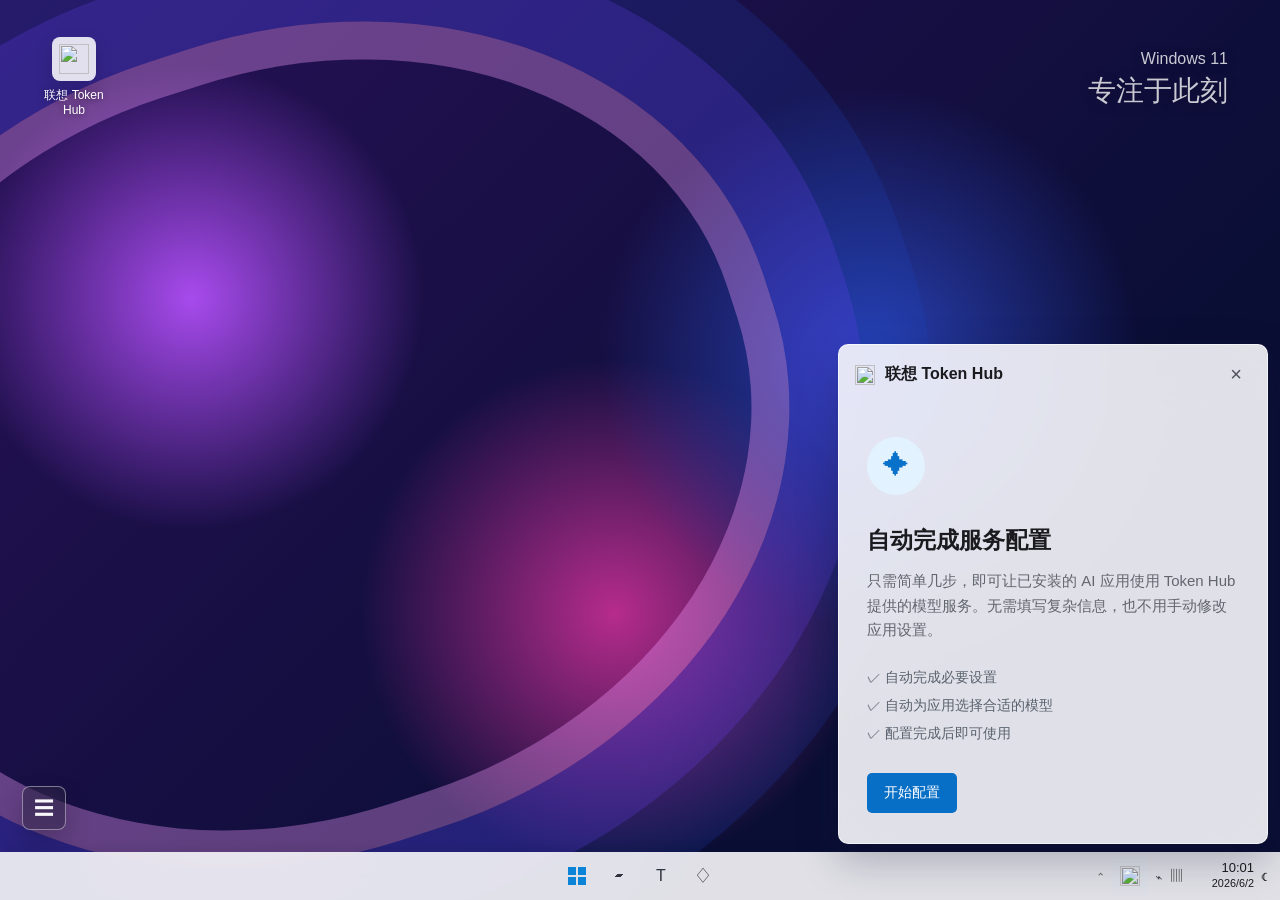
==== commit 508a72fd: "Simplify tray and account menus" ====
--- a/token-hub-demo/index.html
+++ b/token-hub-demo/index.html
@@ -216,7 +216,6 @@
 
     <div class="tray-context-menu" id="tray-context-menu" hidden role="menu" aria-label="联想 Token Hub 托盘菜单">
       <button data-open-main="true" role="menuitem">打开主界面</button>
-      <button data-check-update="true" role="menuitem">检查更新</button>
       <button data-settings="true" role="menuitem">设置</button>
       <button data-exit-app="true" role="menuitem">退出应用</button>
     </div>
--- a/token-hub-demo/styles.css
+++ b/token-hub-demo/styles.css
@@ -537,7 +537,7 @@
 }
 .setting-action:hover { background: #075ea7; }
 .ready-content[hidden] { display: none; }
-.onboarding-card { min-height: 410px; display: flex; flex-direction: column; align-items: flex-start; margin: 0; padding: 34px 28px 30px; background: rgba(242, 244, 252, .74); transition: box-shadow .18s, transform .18s; }
+.onboarding-card { min-height: 410px; display: flex; flex-direction: column; align-items: flex-start; margin: 0; padding: 34px 28px 30px; transition: box-shadow .18s, transform .18s; }
 .onboarding-card[hidden] { display: none; }
 .onboarding-card.attention { box-shadow: 0 0 0 3px rgba(8, 111, 198, .18); transform: translateY(-1px); }
 .onboarding-copy { margin-top: 30px; }
@@ -609,7 +609,7 @@
   border-radius: 0 9px 0 6px;
 }
 .recharge-webview { height: calc(100% - 40px); overflow: auto; padding: 22px 26px; background: #fff; }
-.update-webview { padding: 22px 24px 24px; background: #fff; }
+.update-webview { padding: 22px 24px 24px; }
 .update-card { display: grid; gap: 18px; }
 .update-masthead {
   min-height: 24px;
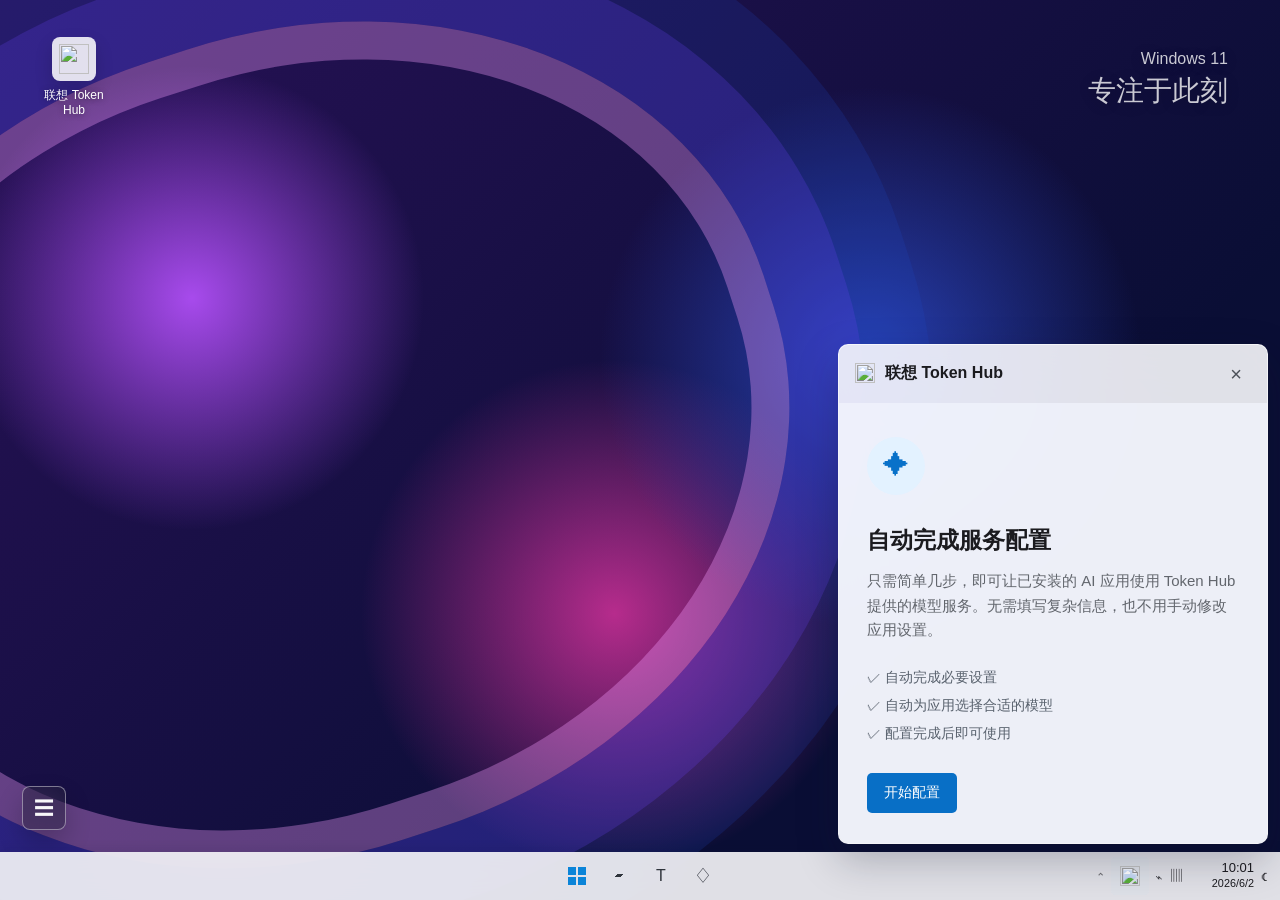
==== commit ff3e5663: "Revert token-hub-demo to June 4th state (before June 5 batch) Co-Authored-By: Claude Sonnet 4.6 <nor" ====
--- a/token-hub-demo/index.html
+++ b/token-hub-demo/index.html
@@ -27,12 +27,12 @@
           <button data-demo-state="login-required">首次使用 - 未登录</button>
           <button data-demo-state="smart-off">正常使用 - 智能匹配关</button>
           <button data-demo-state="smart-on">正常使用 - 智能匹配开</button>
-          <button data-demo-state="no-apps">登录后 - 未检测到应用</button>
           <button data-demo-state="unconfigured">待选择模型 - 多应用未配置</button>
+          <button data-demo-state="external-config">外部配置 - 部分应用不由 Token Hub 管理</button>
           <button data-demo-state="low-balance">额度不足 - 引导充值</button>
-          <button data-demo-state="update-available">发现新版本</button>
           <button data-demo-state="auto-discovery">通知 - 智能匹配开，发现新应用</button>
           <button data-demo-state="manual-discovery">通知 - 智能匹配关，发现新应用</button>
+          <button data-demo-state="external-discovery">通知 - 发现外部配置</button>
         </div>
       </div>
     </main>
@@ -54,7 +54,6 @@
             </nav>
           </div>
           <div class="panel-actions">
-            <button class="title-update-button" id="title-update-button" data-check-update="true" hidden>发现新版本</button>
             <button class="icon-button settings-button" data-settings="true" aria-label="设置" title="设置">⚙</button>
             <button class="icon-button" data-close-panel="true" aria-label="关闭">×</button>
           </div>
@@ -69,17 +68,10 @@
                 <span class="feature-icon compact">✦</span>
                 <div>
                   <strong>智能模型匹配</strong>
-                  <p>使用 Token Hub 提供的推荐模型</p>
+                  <p>开启后，应用将使用 Token Hub 提供的推荐模型。</p>
                 </div>
               </div>
               <button class="toggle" data-smart-toggle="true" aria-label="智能模型匹配"></button>
-            </div>
-            <div class="smart-inline-confirm" id="smart-confirm" hidden>
-              <p>开启后，已检测应用将使用 Token Hub 推荐模型。</p>
-              <div>
-                <button data-cancel-smart-confirm="true">取消</button>
-                <button class="primary" data-confirm-smart-match="true">开启</button>
-              </div>
             </div>
           </section>
 
@@ -121,7 +113,6 @@
           <div class="setting-row"><div><strong>开机自启</strong><small>登录 Windows 后自动运行</small></div><button class="toggle active" aria-label="开机自启"></button></div>
           <div class="setting-row"><div><strong>系统通知</strong><small>发现新应用和切换异常时提醒</small></div><button class="toggle active" aria-label="系统通知"></button></div>
           <div class="setting-row"><div><strong>自动检测新应用</strong><small>安装应用后自动加入列表</small></div><button class="toggle active" aria-label="自动检测新应用"></button></div>
-          <div class="setting-row"><div><strong>软件更新</strong><small id="settings-update-current">当前版本 v0.1.0</small></div><button class="setting-action" id="settings-update-button" data-check-update="settings">检查更新</button></div>
         </section>
       </div>
       <div class="refresh-toast" id="refresh-toast" aria-live="polite"></div>
@@ -169,32 +160,6 @@
       <main class="recharge-webview" id="recharge-content"></main>
     </section>
 
-    <section class="auth-window update-window" id="update-window" hidden aria-label="软件更新">
-      <button class="window-close update-window-close" data-close-update="true" aria-label="关闭">×</button>
-      <main class="update-webview" id="update-content">
-        <section class="update-card">
-          <header class="update-masthead">
-            <img src="https://pr1-greenteacdn.lenovo.com.cn/config/202605/1780061482103_svgviewer-output%205.png" alt="" />
-            <strong>联想 Token Hub</strong>
-          </header>
-          <span class="update-icon" aria-hidden="true">↻</span>
-          <div>
-            <h2>发现新版本</h2>
-            <p>Token Hub v0.1.1 可用，建议更新以获得最新适配和体验优化。</p>
-          </div>
-          <ul>
-            <li>优化模型匹配体验</li>
-            <li>提升应用检测稳定性</li>
-            <li>更新 Token Mall 服务入口</li>
-          </ul>
-          <footer>
-            <button data-close-update="true">稍后</button>
-            <button class="primary" data-install-update="true">立即更新</button>
-          </footer>
-        </section>
-      </main>
-    </section>
-
     <footer class="taskbar" aria-label="Windows 任务栏">
       <div class="taskbar-center">
         <button class="windows-start" aria-label="开始"><span></span><span></span><span></span><span></span></button>
@@ -215,11 +180,9 @@
     </footer>
 
     <div class="tray-context-menu" id="tray-context-menu" hidden role="menu" aria-label="联想 Token Hub 托盘菜单">
-      <button data-open-main="true" role="menuitem">打开主界面</button>
-      <button data-settings="true" role="menuitem">设置</button>
       <button data-exit-app="true" role="menuitem">退出应用</button>
     </div>
 
-    <script src="./app.js?v=software-update-20260605"></script>
+    <script src="./app.js?v=smart-direct-20260604"></script>
   </body>
 </html>
--- a/token-hub-demo/styles.css
+++ b/token-hub-demo/styles.css
@@ -241,7 +241,7 @@
   display: flex; align-items: center;
 }
 .panel-header, .detail-header { justify-content: space-between; padding: 15px 16px 13px; }
-.app-menu-wrap { position: relative; min-width: 0; display: flex; align-items: center; gap: 8px; }
+.app-menu-wrap { position: relative; min-width: 0; }
 .app-brand { display: flex; align-items: center; gap: 10px; }
 .app-menu-wrap, .app-brand, .app-brand h1, .app-brand img { background-color: transparent !important; }
 .app-menu-button {
@@ -263,19 +263,6 @@
 .app-menu-button.locked { cursor: default; }
 .app-menu-button:not(.locked) { cursor: pointer; }
 .app-menu-button h1 { overflow: hidden; text-overflow: ellipsis; white-space: nowrap; }
-.title-update-button {
-  height: 28px;
-  padding: 0 9px;
-  border-radius: 4px;
-  color: #5d646d;
-  background: rgba(255,255,255,.56);
-  border: 0;
-  font-size: 11px;
-  white-space: nowrap;
-}
-.title-update-button:hover { background: rgba(225, 228, 234, .84); }
-.title-update-button[hidden] { display: none; }
-.panel-actions .title-update-button { margin-right: 2px; }
 .menu-chevron {
   width: 14px;
   height: 18px;
@@ -340,7 +327,7 @@
 .detail-header p { margin-top: 3px; color: var(--muted); font-size: 12px; }
 .icon-button, .back-button { width: 30px; height: 30px; border-radius: 4px; color: #4c5159; background: transparent; font-size: 20px; }
 .icon-button:hover, .back-button:hover { background: rgba(220, 223, 229, .8); }
-.panel-actions { gap: 4px; }
+.panel-actions { gap: 2px; }
 .settings-button { font-size: 17px; }
 .smart-mode {
   position: relative;
@@ -349,82 +336,23 @@
   min-height: 76px; margin: 0; padding: 10px 16px;
   border-top: 1px solid rgba(120, 124, 132, .12); border-bottom: 1px solid rgba(120, 124, 132, .16); background: rgba(242, 244, 252, .76);
 }
-.smart-mode[hidden] { display: none; }
 .smart-mode-main { display: flex; align-items: center; justify-content: space-between; gap: 14px; }
 .smart-mode-copy { gap: 11px; }
 .feature-icon { color: #e09b00; font-size: 22px; }
 .feature-icon.compact { width: 42px; height: 42px; display: grid; flex: 0 0 auto; place-items: center; border-radius: 50%; color: #0871c9; background: #e3f2ff; font-size: 20px; }
 .smart-mode strong { font-size: 14px; }
 .smart-mode p { margin-top: 3px; color: var(--muted); font-size: 12px; }
-.smart-inline-confirm {
-  position: absolute;
-  top: 58px;
-  right: 16px;
-  left: 69px;
-  z-index: 25;
-  display: grid;
-  grid-template-columns: 1fr auto;
-  align-items: center;
-  gap: 10px;
-  margin: 0;
-  padding: 9px 10px;
-  border: 1px solid rgba(170, 177, 188, .42);
-  border-radius: 8px;
-  background: rgba(255, 255, 255, .96);
-  box-shadow: 0 10px 28px rgba(15, 23, 42, .16);
-  backdrop-filter: blur(18px);
-}
-.smart-inline-confirm[hidden] { display: none; }
-.smart-inline-confirm p { margin: 0; color: #555d67; line-height: 1.45; }
-.smart-inline-confirm div { display: flex; align-items: center; gap: 6px; }
-.smart-inline-confirm button {
-  height: 28px;
-  padding: 0 10px;
-  border-radius: 999px;
-  color: #303640;
-  background: rgba(239, 242, 247, .9);
-  font-size: 12px;
-}
-.smart-inline-confirm button:hover { background: rgba(226, 230, 237, .96); }
-.smart-inline-confirm .primary { color: white; background: #050505; }
-.smart-inline-confirm .primary:hover { background: #1b1f26; }
 .toggle { width: 42px; height: 22px; position: relative; border-radius: 999px; background: #aeb4bc; transition: background .16s; }
 .toggle::after { content: ""; width: 16px; height: 16px; position: absolute; top: 3px; left: 3px; border-radius: 50%; background: white; transition: transform .16s; }
 .toggle.active { background: var(--blue); }
 .toggle.active::after { transform: translateX(20px); }
 .section-block { padding: 3px 10px 6px; }
-.section-block.empty { padding-top: 0; }
 .section-heading { justify-content: space-between; padding: 7px 4px; }
-.section-block.empty .section-heading { display: none; }
 .section-heading h2 { font-size: 14px; }
 .refresh { font-size: 18px; }
 .refresh.spinning { animation: spin .65s linear; }
 @keyframes spin { to { transform: rotate(360deg); } }
 .tool-list { overflow: auto; max-height: 276px; }
-.section-block.empty .tool-list {
-  max-height: none;
-  overflow: visible;
-}
-.empty-tools {
-  min-height: 360px;
-  display: flex;
-  flex-direction: column;
-  align-items: flex-start;
-  justify-content: center;
-  padding: 30px 28px;
-  text-align: left;
-}
-.empty-tools h3 {
-  margin: 28px 0 0;
-  font-size: 23px;
-}
-.empty-tools p {
-  margin-top: 13px;
-  max-width: 335px;
-  color: var(--muted);
-  font-size: 15px;
-  line-height: 1.65;
-}
 .tool-row, .model-row {
   width: 100%; display: flex; align-items: center; gap: 11px; min-height: 56px;
   padding: 8px 9px; border-radius: 5px; color: var(--text); background: transparent; text-align: left;
@@ -438,8 +366,9 @@
 .tool-copy strong, .model-copy strong { overflow: hidden; font-size: 14px; text-overflow: ellipsis; white-space: nowrap; }
 .tool-copy small, .model-copy small { overflow: hidden; color: var(--muted); font-size: 12px; text-overflow: ellipsis; white-space: nowrap; }
 .tool-copy em { margin-left: 7px; padding: 2px 5px; border-radius: 999px; font-size: 10px; font-style: normal; font-weight: 500; }
-.tool-copy em span { margin-right: 3px; font-size: 9px; line-height: 1; }
+.tool-copy em span, .model-title-line i span { margin-right: 3px; font-size: 9px; line-height: 1; }
 .tool-copy em.new { color: #08783d; background: #dff7e9; }
+.tool-copy em.external { color: #8a5700; background: #fff0c2; }
 .chevron { color: #51565e; font-size: 23px; }
 .account-list { padding: 5px 10px; border-top: 1px solid var(--line); }
 .account-row { display: flex; align-items: center; gap: 7px; min-height: 46px; padding: 4px 8px; border-radius: 4px; }
@@ -505,6 +434,18 @@
 .model-list { min-height: 310px; padding: 8px 10px; }
 .model-row { min-height: 96px; border-bottom: 1px solid var(--line); border-radius: 0; }
 .model-row.preview { opacity: .72; }
+.model-row.external-current {
+  margin-top: 4px;
+  border-bottom-color: rgba(224, 175, 44, .28);
+  background: transparent;
+}
+.model-row.external-current:hover { background: rgba(225, 228, 234, .76); }
+.model-row.external-muted { color: #8f96a1; }
+.model-row.external-muted:hover { background: transparent; }
+.model-row.external-muted .radio { border-color: #c0c5cd; background: rgba(228, 231, 236, .5); }
+.model-row.external-muted .model-title-line,
+.model-row.external-muted small { color: #8f96a1; }
+.model-row.external-muted .model-title-line i { color: #8a5700; background: #fff0c2; }
 .model-row:disabled { cursor: default; }
 .model-row:disabled:hover { background: transparent; }
 .radio { width: 18px; height: 18px; display: grid; place-items: center; border: 1px solid #717780; border-radius: 50%; }
@@ -513,6 +454,53 @@
 .model-row:disabled .radio { border-color: #b3b8bf; background: rgba(217, 220, 225, .5); }
 .model-row:disabled.selected .radio i { background: #a6acb4; }
 .model-row em { color: var(--blue); font-size: 12px; font-style: normal; }
+.model-title-line { display: inline-flex; align-items: center; gap: 6px; }
+.model-title-line i { display: inline-flex; align-items: center; padding: 1px 5px; border-radius: 999px; color: #8a5700; background: #fff0c2; font-size: 10px; font-style: normal; font-weight: 500; }
+.inline-action { height: 30px; padding: 0 10px; border-radius: 5px; color: white; background: var(--blue); font-size: 12px; white-space: nowrap; }
+.inline-action:hover { background: #075ea7; }
+.external-info {
+  width: 24px;
+  height: 24px;
+  position: relative;
+  display: grid;
+  flex: 0 0 auto;
+  place-items: center;
+  border: 1px solid #c9ced6;
+  border-radius: 50%;
+  color: #7d8590;
+  background: rgba(245, 247, 250, .82);
+  font-size: 13px;
+  font-style: italic;
+  font-weight: 700;
+  cursor: help;
+}
+.external-info::after {
+  content: attr(data-tip);
+  width: 190px;
+  position: absolute;
+  right: 0;
+  bottom: calc(100% + 8px);
+  z-index: 40;
+  padding: 8px 10px;
+  border: 1px solid rgba(176, 181, 190, .42);
+  border-radius: 8px;
+  color: #303640;
+  background: rgba(255,255,255,.96);
+  box-shadow: 0 10px 24px rgba(15,23,42,.18);
+  opacity: 0;
+  pointer-events: none;
+  transform: translateY(4px);
+  transition: opacity .14s ease, transform .14s ease;
+  font-size: 12px;
+  font-style: normal;
+  font-weight: 500;
+  line-height: 1.45;
+}
+.external-info:hover::after,
+.external-info:focus-visible::after {
+  opacity: 1;
+  transform: translateY(0);
+}
 .model-tags { display: flex; flex-wrap: wrap; gap: 4px; }
 .model-tags i { padding: 1px 5px; border-radius: 999px; color: #a56500; background: #fff1d6; font-size: 10px; font-style: normal; }
 .model-tags i:first-child { color: #c02735; background: #ffe4e7; }
@@ -524,20 +512,8 @@
 .setting-row div { min-width: 0; display: grid; gap: 4px; }
 .setting-row strong { font-size: 14px; }
 .setting-row small { color: var(--muted); font-size: 12px; }
-.setting-action {
-  min-width: 80px;
-  height: 30px;
-  padding: 0 10px;
-  border-radius: 4px;
-  color: #fff;
-  background: #0871c9;
-  border: 1px solid rgba(255,255,255,.08);
-  font-size: 12px;
-  white-space: nowrap;
-}
-.setting-action:hover { background: #075ea7; }
 .ready-content[hidden] { display: none; }
-.onboarding-card { min-height: 410px; display: flex; flex-direction: column; align-items: flex-start; margin: 0; padding: 34px 28px 30px; transition: box-shadow .18s, transform .18s; }
+.onboarding-card { min-height: 410px; display: flex; flex-direction: column; align-items: flex-start; margin: 0; padding: 34px 28px 30px; background: rgba(242, 244, 252, .74); transition: box-shadow .18s, transform .18s; }
 .onboarding-card[hidden] { display: none; }
 .onboarding-card.attention { box-shadow: 0 0 0 3px rgba(8, 111, 198, .18); transform: translateY(-1px); }
 .onboarding-copy { margin-top: 30px; }
@@ -600,82 +576,7 @@
 .auth-submit { width: 100%; height: 38px; margin-top: 20px; border-radius: 4px; color: white; background: var(--blue); font-size: 13px; }
 .auth-card small { display: block; margin-top: 12px; color: #8a919b; font-size: 10px; line-height: 1.5; text-align: center; }
 .recharge-window { width: min(760px, calc(100vw - 48px)); height: min(560px, calc(100vh - 96px)); }
-.update-window { width: min(420px, calc(100vw - 48px)); height: auto; min-height: 360px; }
-.update-window-close {
-  position: absolute;
-  top: 0;
-  right: 0;
-  z-index: 1;
-  border-radius: 0 9px 0 6px;
-}
 .recharge-webview { height: calc(100% - 40px); overflow: auto; padding: 22px 26px; background: #fff; }
-.update-webview { padding: 22px 24px 24px; }
-.update-card { display: grid; gap: 18px; }
-.update-masthead {
-  min-height: 24px;
-  display: inline-flex;
-  align-items: center;
-  gap: 8px;
-  padding-right: 40px;
-  color: #20242a;
-  font-size: 13px;
-}
-.update-masthead img {
-  width: 20px;
-  height: 20px;
-  object-fit: contain;
-}
-.update-icon {
-  width: 48px;
-  height: 48px;
-  display: grid;
-  place-items: center;
-  border-radius: 50%;
-  color: #0871c9;
-  background: #eef6ff;
-  font-size: 22px;
-}
-.update-icon.success {
-  color: #0f7a3d;
-  background: #e9f8ef;
-}
-.update-icon.updating {
-  animation: update-spin .9s linear infinite;
-}
-.update-card h2 { font-size: 22px; }
-.update-card p { margin-top: 6px; color: var(--muted); font-size: 13px; line-height: 1.55; }
-.update-card ul { display: grid; gap: 8px; margin: 0; padding-left: 18px; color: #5b626c; font-size: 13px; }
-.update-progress {
-  height: 5px;
-  overflow: hidden;
-  border-radius: 999px;
-  background: #edf0f4;
-}
-.update-progress i {
-  width: 42%;
-  height: 100%;
-  display: block;
-  border-radius: inherit;
-  background: #0871c9;
-  animation: update-progress 1.1s ease-in-out infinite;
-}
-.update-card footer { display: flex; justify-content: flex-end; gap: 8px; padding-top: 10px; }
-.update-card footer button {
-  height: 32px;
-  padding: 0 14px;
-  border-radius: 999px;
-  color: #303640;
-  background: #f5f6f8;
-  font-size: 13px;
-}
-.update-card footer .primary { color: #fff; background: #050505; }
-@keyframes update-spin {
-  to { transform: rotate(360deg); }
-}
-@keyframes update-progress {
-  0% { transform: translateX(-110%); }
-  100% { transform: translateX(260%); }
-}
 .recharge-head { display: flex; align-items: center; justify-content: space-between; gap: 18px; padding-bottom: 18px; border-bottom: 1px solid #e4e7eb; }
 .recharge-title { display: flex; align-items: center; gap: 12px; }
 .recharge-title i { width: 42px; height: 42px; display: grid; place-items: center; border-radius: 50%; color: #176fc4; background: #eef6ff; font-style: normal; font-size: 20px; }
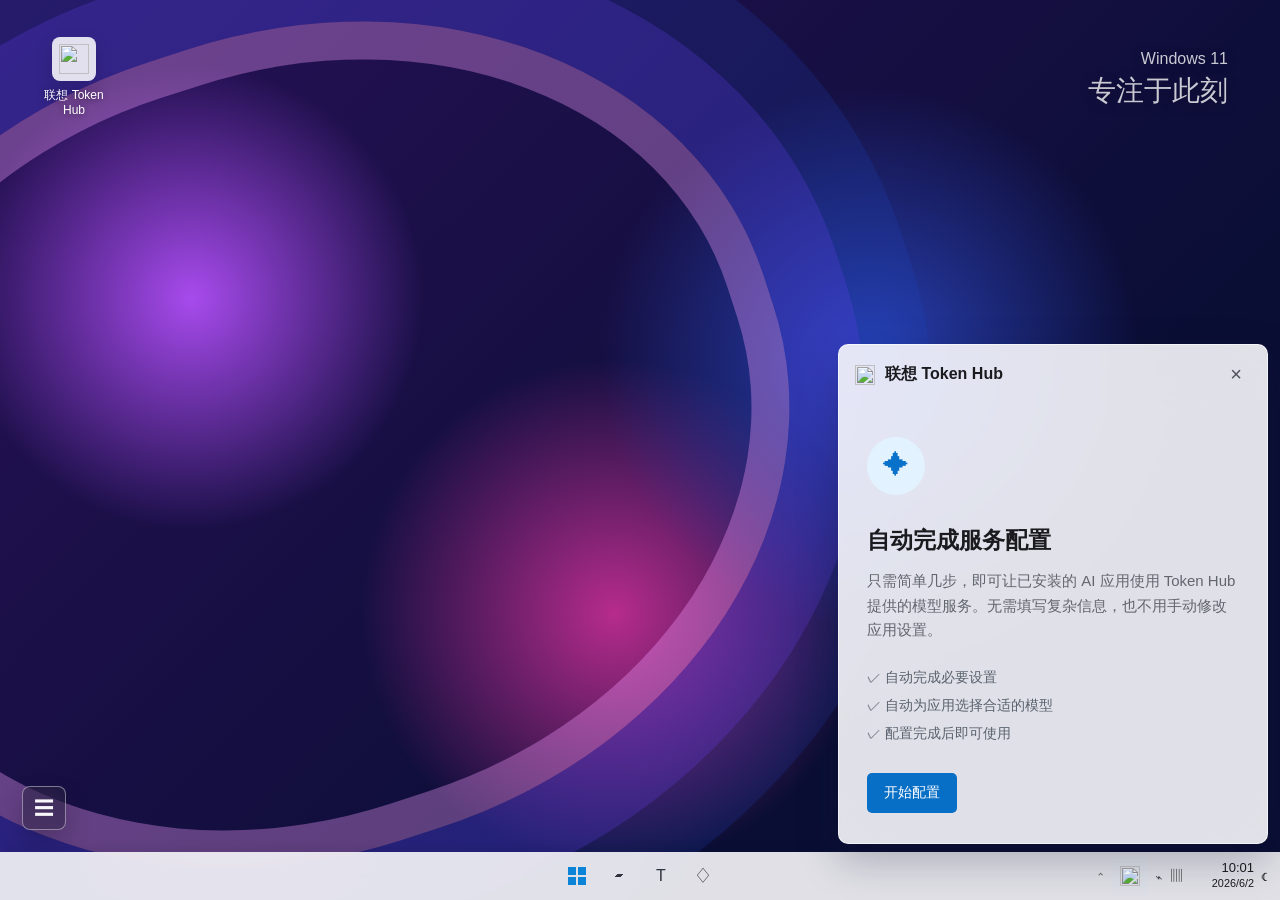
==== commit 4da8144e: "Merge 5d2786c9aac1dd0981ef4c493f6f4bd4855a8a0f into 443dfeb8e82b79ff3b90a1f0ded3750d9226568b" ====
--- a/token-hub-demo/index.html
+++ b/token-hub-demo/index.html
@@ -27,12 +27,12 @@
           <button data-demo-state="login-required">首次使用 - 未登录</button>
           <button data-demo-state="smart-off">正常使用 - 智能匹配关</button>
           <button data-demo-state="smart-on">正常使用 - 智能匹配开</button>
+          <button data-demo-state="no-apps">登录后 - 未检测到应用</button>
           <button data-demo-state="unconfigured">待选择模型 - 多应用未配置</button>
-          <button data-demo-state="external-config">外部配置 - 部分应用不由 Token Hub 管理</button>
           <button data-demo-state="low-balance">额度不足 - 引导充值</button>
+          <button data-demo-state="update-available">发现新版本</button>
           <button data-demo-state="auto-discovery">通知 - 智能匹配开，发现新应用</button>
           <button data-demo-state="manual-discovery">通知 - 智能匹配关，发现新应用</button>
-          <button data-demo-state="external-discovery">通知 - 发现外部配置</button>
         </div>
       </div>
     </main>
@@ -54,6 +54,7 @@
             </nav>
           </div>
           <div class="panel-actions">
+            <button class="title-update-button" id="title-update-button" data-check-update="true" hidden>发现新版本</button>
             <button class="icon-button settings-button" data-settings="true" aria-label="设置" title="设置">⚙</button>
             <button class="icon-button" data-close-panel="true" aria-label="关闭">×</button>
           </div>
@@ -68,10 +69,17 @@
                 <span class="feature-icon compact">✦</span>
                 <div>
                   <strong>智能模型匹配</strong>
-                  <p>开启后，应用将使用 Token Hub 提供的推荐模型。</p>
+                  <p>使用 Token Hub 提供的推荐模型</p>
                 </div>
               </div>
               <button class="toggle" data-smart-toggle="true" aria-label="智能模型匹配"></button>
+            </div>
+            <div class="smart-inline-confirm" id="smart-confirm" hidden>
+              <p>开启后，已检测应用将使用 Token Hub 推荐模型。</p>
+              <div>
+                <button data-cancel-smart-confirm="true">取消</button>
+                <button class="primary" data-confirm-smart-match="true">开启</button>
+              </div>
             </div>
           </section>
 
@@ -113,6 +121,7 @@
           <div class="setting-row"><div><strong>开机自启</strong><small>登录 Windows 后自动运行</small></div><button class="toggle active" aria-label="开机自启"></button></div>
           <div class="setting-row"><div><strong>系统通知</strong><small>发现新应用和切换异常时提醒</small></div><button class="toggle active" aria-label="系统通知"></button></div>
           <div class="setting-row"><div><strong>自动检测新应用</strong><small>安装应用后自动加入列表</small></div><button class="toggle active" aria-label="自动检测新应用"></button></div>
+          <div class="setting-row"><div><strong>软件更新</strong><small id="settings-update-current">当前版本 v0.1.0</small></div><button class="setting-action" id="settings-update-button" data-check-update="settings">检查更新</button></div>
         </section>
       </div>
       <div class="refresh-toast" id="refresh-toast" aria-live="polite"></div>
@@ -160,6 +169,32 @@
       <main class="recharge-webview" id="recharge-content"></main>
     </section>
 
+    <section class="auth-window update-window" id="update-window" hidden aria-label="软件更新">
+      <button class="window-close update-window-close" data-close-update="true" aria-label="关闭">×</button>
+      <main class="update-webview" id="update-content">
+        <section class="update-card">
+          <header class="update-masthead">
+            <img src="https://pr1-greenteacdn.lenovo.com.cn/config/202605/1780061482103_svgviewer-output%205.png" alt="" />
+            <strong>联想 Token Hub</strong>
+          </header>
+          <span class="update-icon" aria-hidden="true">↻</span>
+          <div>
+            <h2>发现新版本</h2>
+            <p>Token Hub v0.1.1 可用，建议更新以获得最新适配和体验优化。</p>
+          </div>
+          <ul>
+            <li>优化模型匹配体验</li>
+            <li>提升应用检测稳定性</li>
+            <li>更新 Token Mall 服务入口</li>
+          </ul>
+          <footer>
+            <button data-close-update="true">稍后</button>
+            <button class="primary" data-install-update="true">立即更新</button>
+          </footer>
+        </section>
+      </main>
+    </section>
+
     <footer class="taskbar" aria-label="Windows 任务栏">
       <div class="taskbar-center">
         <button class="windows-start" aria-label="开始"><span></span><span></span><span></span><span></span></button>
@@ -180,9 +215,11 @@
     </footer>
 
     <div class="tray-context-menu" id="tray-context-menu" hidden role="menu" aria-label="联想 Token Hub 托盘菜单">
+      <button data-open-main="true" role="menuitem">打开主界面</button>
+      <button data-settings="true" role="menuitem">设置</button>
       <button data-exit-app="true" role="menuitem">退出应用</button>
     </div>
 
-    <script src="./app.js?v=smart-direct-20260604"></script>
+    <script src="./app.js?v=software-update-20260605"></script>
   </body>
 </html>
--- a/token-hub-demo/styles.css
+++ b/token-hub-demo/styles.css
@@ -241,7 +241,7 @@
   display: flex; align-items: center;
 }
 .panel-header, .detail-header { justify-content: space-between; padding: 15px 16px 13px; }
-.app-menu-wrap { position: relative; min-width: 0; }
+.app-menu-wrap { position: relative; min-width: 0; display: flex; align-items: center; gap: 8px; }
 .app-brand { display: flex; align-items: center; gap: 10px; }
 .app-menu-wrap, .app-brand, .app-brand h1, .app-brand img { background-color: transparent !important; }
 .app-menu-button {
@@ -263,6 +263,19 @@
 .app-menu-button.locked { cursor: default; }
 .app-menu-button:not(.locked) { cursor: pointer; }
 .app-menu-button h1 { overflow: hidden; text-overflow: ellipsis; white-space: nowrap; }
+.title-update-button {
+  height: 28px;
+  padding: 0 9px;
+  border-radius: 4px;
+  color: #5d646d;
+  background: rgba(255,255,255,.56);
+  border: 0;
+  font-size: 11px;
+  white-space: nowrap;
+}
+.title-update-button:hover { background: rgba(225, 228, 234, .84); }
+.title-update-button[hidden] { display: none; }
+.panel-actions .title-update-button { margin-right: 2px; }
 .menu-chevron {
   width: 14px;
   height: 18px;
@@ -327,7 +340,7 @@
 .detail-header p { margin-top: 3px; color: var(--muted); font-size: 12px; }
 .icon-button, .back-button { width: 30px; height: 30px; border-radius: 4px; color: #4c5159; background: transparent; font-size: 20px; }
 .icon-button:hover, .back-button:hover { background: rgba(220, 223, 229, .8); }
-.panel-actions { gap: 2px; }
+.panel-actions { gap: 4px; }
 .settings-button { font-size: 17px; }
 .smart-mode {
   position: relative;
@@ -336,23 +349,82 @@
   min-height: 76px; margin: 0; padding: 10px 16px;
   border-top: 1px solid rgba(120, 124, 132, .12); border-bottom: 1px solid rgba(120, 124, 132, .16); background: rgba(242, 244, 252, .76);
 }
+.smart-mode[hidden] { display: none; }
 .smart-mode-main { display: flex; align-items: center; justify-content: space-between; gap: 14px; }
 .smart-mode-copy { gap: 11px; }
 .feature-icon { color: #e09b00; font-size: 22px; }
 .feature-icon.compact { width: 42px; height: 42px; display: grid; flex: 0 0 auto; place-items: center; border-radius: 50%; color: #0871c9; background: #e3f2ff; font-size: 20px; }
 .smart-mode strong { font-size: 14px; }
 .smart-mode p { margin-top: 3px; color: var(--muted); font-size: 12px; }
+.smart-inline-confirm {
+  position: absolute;
+  top: 58px;
+  right: 16px;
+  left: 69px;
+  z-index: 25;
+  display: grid;
+  grid-template-columns: 1fr auto;
+  align-items: center;
+  gap: 10px;
+  margin: 0;
+  padding: 9px 10px;
+  border: 1px solid rgba(170, 177, 188, .42);
+  border-radius: 8px;
+  background: rgba(255, 255, 255, .96);
+  box-shadow: 0 10px 28px rgba(15, 23, 42, .16);
+  backdrop-filter: blur(18px);
+}
+.smart-inline-confirm[hidden] { display: none; }
+.smart-inline-confirm p { margin: 0; color: #555d67; line-height: 1.45; }
+.smart-inline-confirm div { display: flex; align-items: center; gap: 6px; }
+.smart-inline-confirm button {
+  height: 28px;
+  padding: 0 10px;
+  border-radius: 999px;
+  color: #303640;
+  background: rgba(239, 242, 247, .9);
+  font-size: 12px;
+}
+.smart-inline-confirm button:hover { background: rgba(226, 230, 237, .96); }
+.smart-inline-confirm .primary { color: white; background: #050505; }
+.smart-inline-confirm .primary:hover { background: #1b1f26; }
 .toggle { width: 42px; height: 22px; position: relative; border-radius: 999px; background: #aeb4bc; transition: background .16s; }
 .toggle::after { content: ""; width: 16px; height: 16px; position: absolute; top: 3px; left: 3px; border-radius: 50%; background: white; transition: transform .16s; }
 .toggle.active { background: var(--blue); }
 .toggle.active::after { transform: translateX(20px); }
 .section-block { padding: 3px 10px 6px; }
+.section-block.empty { padding-top: 0; }
 .section-heading { justify-content: space-between; padding: 7px 4px; }
+.section-block.empty .section-heading { display: none; }
 .section-heading h2 { font-size: 14px; }
 .refresh { font-size: 18px; }
 .refresh.spinning { animation: spin .65s linear; }
 @keyframes spin { to { transform: rotate(360deg); } }
 .tool-list { overflow: auto; max-height: 276px; }
+.section-block.empty .tool-list {
+  max-height: none;
+  overflow: visible;
+}
+.empty-tools {
+  min-height: 360px;
+  display: flex;
+  flex-direction: column;
+  align-items: flex-start;
+  justify-content: center;
+  padding: 30px 28px;
+  text-align: left;
+}
+.empty-tools h3 {
+  margin: 28px 0 0;
+  font-size: 23px;
+}
+.empty-tools p {
+  margin-top: 13px;
+  max-width: 335px;
+  color: var(--muted);
+  font-size: 15px;
+  line-height: 1.65;
+}
 .tool-row, .model-row {
   width: 100%; display: flex; align-items: center; gap: 11px; min-height: 56px;
   padding: 8px 9px; border-radius: 5px; color: var(--text); background: transparent; text-align: left;
@@ -366,9 +438,8 @@
 .tool-copy strong, .model-copy strong { overflow: hidden; font-size: 14px; text-overflow: ellipsis; white-space: nowrap; }
 .tool-copy small, .model-copy small { overflow: hidden; color: var(--muted); font-size: 12px; text-overflow: ellipsis; white-space: nowrap; }
 .tool-copy em { margin-left: 7px; padding: 2px 5px; border-radius: 999px; font-size: 10px; font-style: normal; font-weight: 500; }
-.tool-copy em span, .model-title-line i span { margin-right: 3px; font-size: 9px; line-height: 1; }
+.tool-copy em span { margin-right: 3px; font-size: 9px; line-height: 1; }
 .tool-copy em.new { color: #08783d; background: #dff7e9; }
-.tool-copy em.external { color: #8a5700; background: #fff0c2; }
 .chevron { color: #51565e; font-size: 23px; }
 .account-list { padding: 5px 10px; border-top: 1px solid var(--line); }
 .account-row { display: flex; align-items: center; gap: 7px; min-height: 46px; padding: 4px 8px; border-radius: 4px; }
@@ -434,18 +505,6 @@
 .model-list { min-height: 310px; padding: 8px 10px; }
 .model-row { min-height: 96px; border-bottom: 1px solid var(--line); border-radius: 0; }
 .model-row.preview { opacity: .72; }
-.model-row.external-current {
-  margin-top: 4px;
-  border-bottom-color: rgba(224, 175, 44, .28);
-  background: transparent;
-}
-.model-row.external-current:hover { background: rgba(225, 228, 234, .76); }
-.model-row.external-muted { color: #8f96a1; }
-.model-row.external-muted:hover { background: transparent; }
-.model-row.external-muted .radio { border-color: #c0c5cd; background: rgba(228, 231, 236, .5); }
-.model-row.external-muted .model-title-line,
-.model-row.external-muted small { color: #8f96a1; }
-.model-row.external-muted .model-title-line i { color: #8a5700; background: #fff0c2; }
 .model-row:disabled { cursor: default; }
 .model-row:disabled:hover { background: transparent; }
 .radio { width: 18px; height: 18px; display: grid; place-items: center; border: 1px solid #717780; border-radius: 50%; }
@@ -454,53 +513,6 @@
 .model-row:disabled .radio { border-color: #b3b8bf; background: rgba(217, 220, 225, .5); }
 .model-row:disabled.selected .radio i { background: #a6acb4; }
 .model-row em { color: var(--blue); font-size: 12px; font-style: normal; }
-.model-title-line { display: inline-flex; align-items: center; gap: 6px; }
-.model-title-line i { display: inline-flex; align-items: center; padding: 1px 5px; border-radius: 999px; color: #8a5700; background: #fff0c2; font-size: 10px; font-style: normal; font-weight: 500; }
-.inline-action { height: 30px; padding: 0 10px; border-radius: 5px; color: white; background: var(--blue); font-size: 12px; white-space: nowrap; }
-.inline-action:hover { background: #075ea7; }
-.external-info {
-  width: 24px;
-  height: 24px;
-  position: relative;
-  display: grid;
-  flex: 0 0 auto;
-  place-items: center;
-  border: 1px solid #c9ced6;
-  border-radius: 50%;
-  color: #7d8590;
-  background: rgba(245, 247, 250, .82);
-  font-size: 13px;
-  font-style: italic;
-  font-weight: 700;
-  cursor: help;
-}
-.external-info::after {
-  content: attr(data-tip);
-  width: 190px;
-  position: absolute;
-  right: 0;
-  bottom: calc(100% + 8px);
-  z-index: 40;
-  padding: 8px 10px;
-  border: 1px solid rgba(176, 181, 190, .42);
-  border-radius: 8px;
-  color: #303640;
-  background: rgba(255,255,255,.96);
-  box-shadow: 0 10px 24px rgba(15,23,42,.18);
-  opacity: 0;
-  pointer-events: none;
-  transform: translateY(4px);
-  transition: opacity .14s ease, transform .14s ease;
-  font-size: 12px;
-  font-style: normal;
-  font-weight: 500;
-  line-height: 1.45;
-}
-.external-info:hover::after,
-.external-info:focus-visible::after {
-  opacity: 1;
-  transform: translateY(0);
-}
 .model-tags { display: flex; flex-wrap: wrap; gap: 4px; }
 .model-tags i { padding: 1px 5px; border-radius: 999px; color: #a56500; background: #fff1d6; font-size: 10px; font-style: normal; }
 .model-tags i:first-child { color: #c02735; background: #ffe4e7; }
@@ -512,8 +524,20 @@
 .setting-row div { min-width: 0; display: grid; gap: 4px; }
 .setting-row strong { font-size: 14px; }
 .setting-row small { color: var(--muted); font-size: 12px; }
+.setting-action {
+  min-width: 80px;
+  height: 30px;
+  padding: 0 10px;
+  border-radius: 4px;
+  color: #fff;
+  background: #0871c9;
+  border: 1px solid rgba(255,255,255,.08);
+  font-size: 12px;
+  white-space: nowrap;
+}
+.setting-action:hover { background: #075ea7; }
 .ready-content[hidden] { display: none; }
-.onboarding-card { min-height: 410px; display: flex; flex-direction: column; align-items: flex-start; margin: 0; padding: 34px 28px 30px; background: rgba(242, 244, 252, .74); transition: box-shadow .18s, transform .18s; }
+.onboarding-card { min-height: 410px; display: flex; flex-direction: column; align-items: flex-start; margin: 0; padding: 34px 28px 30px; transition: box-shadow .18s, transform .18s; }
 .onboarding-card[hidden] { display: none; }
 .onboarding-card.attention { box-shadow: 0 0 0 3px rgba(8, 111, 198, .18); transform: translateY(-1px); }
 .onboarding-copy { margin-top: 30px; }
@@ -576,7 +600,82 @@
 .auth-submit { width: 100%; height: 38px; margin-top: 20px; border-radius: 4px; color: white; background: var(--blue); font-size: 13px; }
 .auth-card small { display: block; margin-top: 12px; color: #8a919b; font-size: 10px; line-height: 1.5; text-align: center; }
 .recharge-window { width: min(760px, calc(100vw - 48px)); height: min(560px, calc(100vh - 96px)); }
+.update-window { width: min(420px, calc(100vw - 48px)); height: auto; min-height: 360px; }
+.update-window-close {
+  position: absolute;
+  top: 0;
+  right: 0;
+  z-index: 1;
+  border-radius: 0 9px 0 6px;
+}
 .recharge-webview { height: calc(100% - 40px); overflow: auto; padding: 22px 26px; background: #fff; }
+.update-webview { padding: 22px 24px 24px; }
+.update-card { display: grid; gap: 18px; }
+.update-masthead {
+  min-height: 24px;
+  display: inline-flex;
+  align-items: center;
+  gap: 8px;
+  padding-right: 40px;
+  color: #20242a;
+  font-size: 13px;
+}
+.update-masthead img {
+  width: 20px;
+  height: 20px;
+  object-fit: contain;
+}
+.update-icon {
+  width: 48px;
+  height: 48px;
+  display: grid;
+  place-items: center;
+  border-radius: 50%;
+  color: #0871c9;
+  background: #eef6ff;
+  font-size: 22px;
+}
+.update-icon.success {
+  color: #0f7a3d;
+  background: #e9f8ef;
+}
+.update-icon.updating {
+  animation: update-spin .9s linear infinite;
+}
+.update-card h2 { font-size: 22px; }
+.update-card p { margin-top: 6px; color: var(--muted); font-size: 13px; line-height: 1.55; }
+.update-card ul { display: grid; gap: 8px; margin: 0; padding-left: 18px; color: #5b626c; font-size: 13px; }
+.update-progress {
+  height: 5px;
+  overflow: hidden;
+  border-radius: 999px;
+  background: #edf0f4;
+}
+.update-progress i {
+  width: 42%;
+  height: 100%;
+  display: block;
+  border-radius: inherit;
+  background: #0871c9;
+  animation: update-progress 1.1s ease-in-out infinite;
+}
+.update-card footer { display: flex; justify-content: flex-end; gap: 8px; padding-top: 10px; }
+.update-card footer button {
+  height: 32px;
+  padding: 0 14px;
+  border-radius: 999px;
+  color: #303640;
+  background: #f5f6f8;
+  font-size: 13px;
+}
+.update-card footer .primary { color: #fff; background: #050505; }
+@keyframes update-spin {
+  to { transform: rotate(360deg); }
+}
+@keyframes update-progress {
+  0% { transform: translateX(-110%); }
+  100% { transform: translateX(260%); }
+}
 .recharge-head { display: flex; align-items: center; justify-content: space-between; gap: 18px; padding-bottom: 18px; border-bottom: 1px solid #e4e7eb; }
 .recharge-title { display: flex; align-items: center; gap: 12px; }
 .recharge-title i { width: 42px; height: 42px; display: grid; place-items: center; border-radius: 50%; color: #176fc4; background: #eef6ff; font-style: normal; font-size: 20px; }
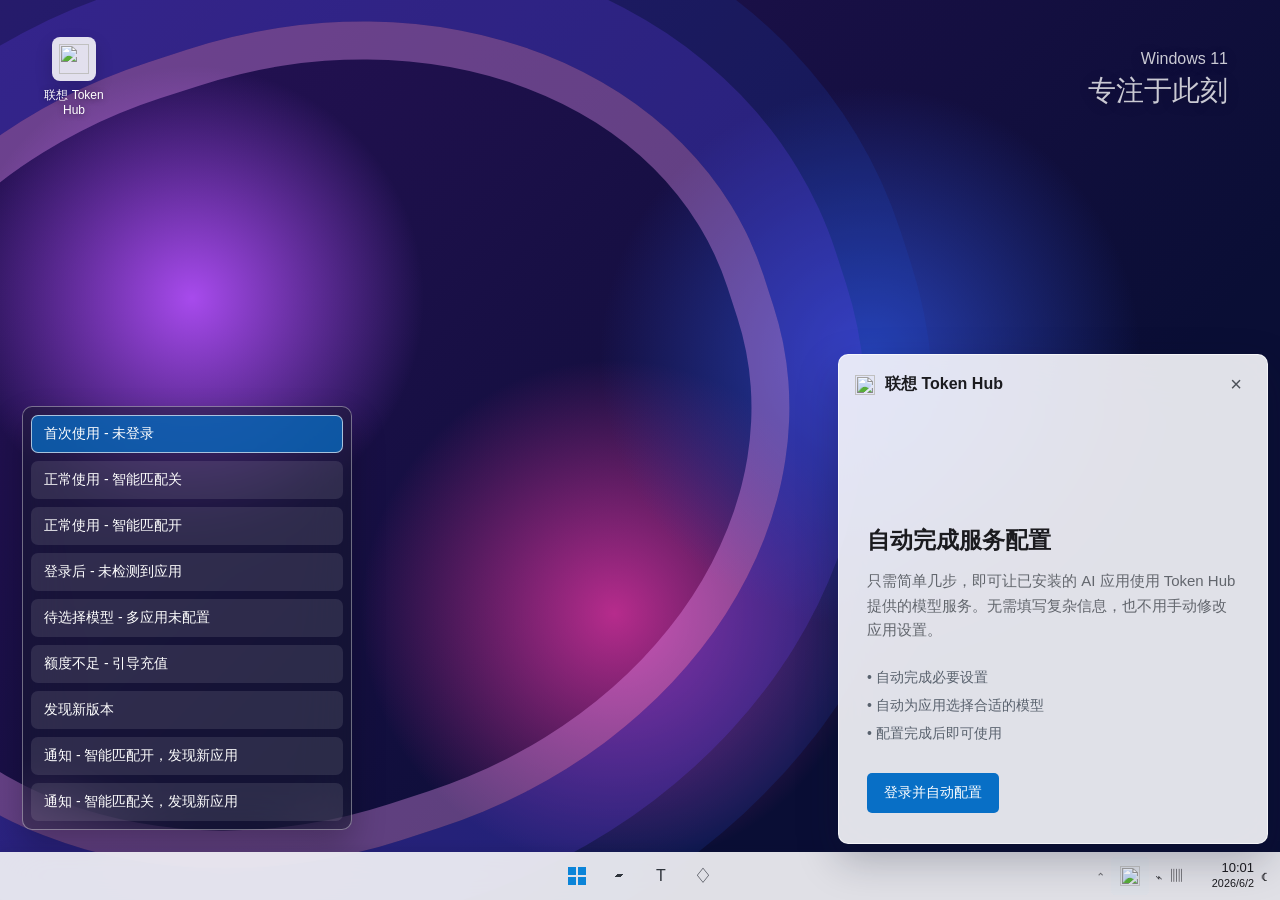
==== commit dcb2f254: "v0.4.0 — 面板样式重构与更新弹窗 面板颜色与材质: - 全局面板颜色统一为 #E8F2FA，加描边 (#0F000000) 和阴影 - App 下拉菜单、托盘右键菜单背景统一 - InnerC" ====
--- a/token-hub-demo/index.html
+++ b/token-hub-demo/index.html
@@ -4,7 +4,7 @@
     <meta charset="UTF-8" />
     <meta name="viewport" content="width=device-width, initial-scale=1.0" />
     <title>联想 Token Hub · 托盘版原型</title>
-    <link rel="stylesheet" href="./styles.css?v=smart-direct-20260604" />
+    <link rel="stylesheet" href="./styles.css?v=onboarding-illustration-20260609" />
   </head>
   <body>
     <main class="desktop" aria-label="Windows 11 桌面">
@@ -14,16 +14,16 @@
       </div>
       <button class="desktop-app-icon" id="desktop-app-icon" aria-label="打开联想 Token Hub">
         <span>
-          <img src="https://pr1-greenteacdn.lenovo.com.cn/config/202605/1780061482103_svgviewer-output%205.png" alt="" />
+          <img src="./assets/logo.png" alt="" />
         </span>
         <strong>联想 Token Hub</strong>
       </button>
       <div class="desktop-demo-controls">
-        <button class="demo-menu-trigger" data-demo-menu="true" aria-label="选择演示场景" aria-expanded="false">
+        <button class="demo-menu-trigger active" data-demo-menu="true" aria-label="选择演示场景" aria-expanded="true">
           <span class="hamburger" aria-hidden="true">☰</span>
           <strong id="demo-current-label" hidden>正常使用 - 智能匹配关</strong>
         </button>
-        <div class="demo-control-buttons" id="demo-menu" hidden>
+        <div class="demo-control-buttons" id="demo-menu">
           <button data-demo-state="login-required">首次使用 - 未登录</button>
           <button data-demo-state="smart-off">正常使用 - 智能匹配关</button>
           <button data-demo-state="smart-on">正常使用 - 智能匹配开</button>
@@ -42,7 +42,7 @@
         <header class="panel-header">
           <div class="app-menu-wrap">
             <div class="app-brand app-menu-button locked" data-app-menu="true" role="button" tabindex="0" aria-expanded="false" aria-controls="app-menu">
-              <img src="https://pr1-greenteacdn.lenovo.com.cn/config/202605/1780061482103_svgviewer-output%205.png" alt="" />
+              <img src="./assets/logo.png" alt="" />
               <h1>联想 Token Hub</h1>
               <span class="menu-chevron" aria-hidden="true"></span>
             </div>
@@ -132,14 +132,14 @@
     <section class="auth-window" id="auth-window" hidden aria-label="联想账号登录">
       <header class="auth-titlebar">
         <div>
-          <img src="https://pr1-greenteacdn.lenovo.com.cn/config/202605/1780061482103_svgviewer-output%205.png" alt="" />
+          <img src="./assets/logo.png" alt="" />
           <strong>联想账号登录</strong>
         </div>
         <button class="window-close" data-close-auth="true" aria-label="关闭">×</button>
       </header>
       <main class="auth-webview">
         <div class="auth-brand">
-          <img src="https://pr1-greenteacdn.lenovo.com.cn/config/202605/1780061482103_svgviewer-output%205.png" alt="" />
+          <img src="./assets/logo.png" alt="" />
           <strong>联想账号</strong>
         </div>
         <section class="auth-card">
@@ -161,7 +161,7 @@
     <section class="auth-window recharge-window" id="recharge-window" hidden aria-label="充值">
       <header class="auth-titlebar">
         <div>
-          <img src="https://pr1-greenteacdn.lenovo.com.cn/config/202605/1780061482103_svgviewer-output%205.png" alt="" />
+          <img src="./assets/logo.png" alt="" />
           <strong>充值</strong>
         </div>
         <button class="window-close" data-close-recharge="true" aria-label="关闭">×</button>
@@ -174,7 +174,7 @@
       <main class="update-webview" id="update-content">
         <section class="update-card">
           <header class="update-masthead">
-            <img src="https://pr1-greenteacdn.lenovo.com.cn/config/202605/1780061482103_svgviewer-output%205.png" alt="" />
+            <img src="./assets/logo.png" alt="" />
             <strong>联想 Token Hub</strong>
           </header>
           <span class="update-icon" aria-hidden="true">↻</span>
@@ -215,11 +215,9 @@
     </footer>
 
     <div class="tray-context-menu" id="tray-context-menu" hidden role="menu" aria-label="联想 Token Hub 托盘菜单">
-      <button data-open-main="true" role="menuitem">打开主界面</button>
-      <button data-settings="true" role="menuitem">设置</button>
       <button data-exit-app="true" role="menuitem">退出应用</button>
     </div>
 
-    <script src="./app.js?v=software-update-20260605"></script>
+    <script src="./app.js?v=onboarding-illustration-20260609"></script>
   </body>
 </html>
--- a/token-hub-demo/styles.css
+++ b/token-hub-demo/styles.css
@@ -546,6 +546,13 @@
 .onboarding-notes { display: grid; gap: 10px; margin-top: 26px; color: #58616d; font-size: 14px; }
 .setup-icon { width: 46px; height: 46px; display: grid; place-items: center; border-radius: 50%; color: #0871c9; background: #e3f2ff; font-size: 22px; }
 .onboarding-card .setup-icon { width: 58px; height: 58px; flex: 0 0 auto; font-size: 26px; }
+.onboarding-hero {
+  width: auto;
+  height: 48px;
+  border-radius: 8px;
+  object-fit: cover;
+  object-position: top;
+}
 .setup-icon.progress { animation: spin 1.2s linear infinite; }
 .onboarding-actions { display: flex; flex-wrap: wrap; gap: 8px; margin-top: 30px; }
 .setup-primary { min-height: 40px; margin-top: 30px; padding: 0 17px; border-radius: 5px; color: white; background: var(--blue); font-size: 14px; }
